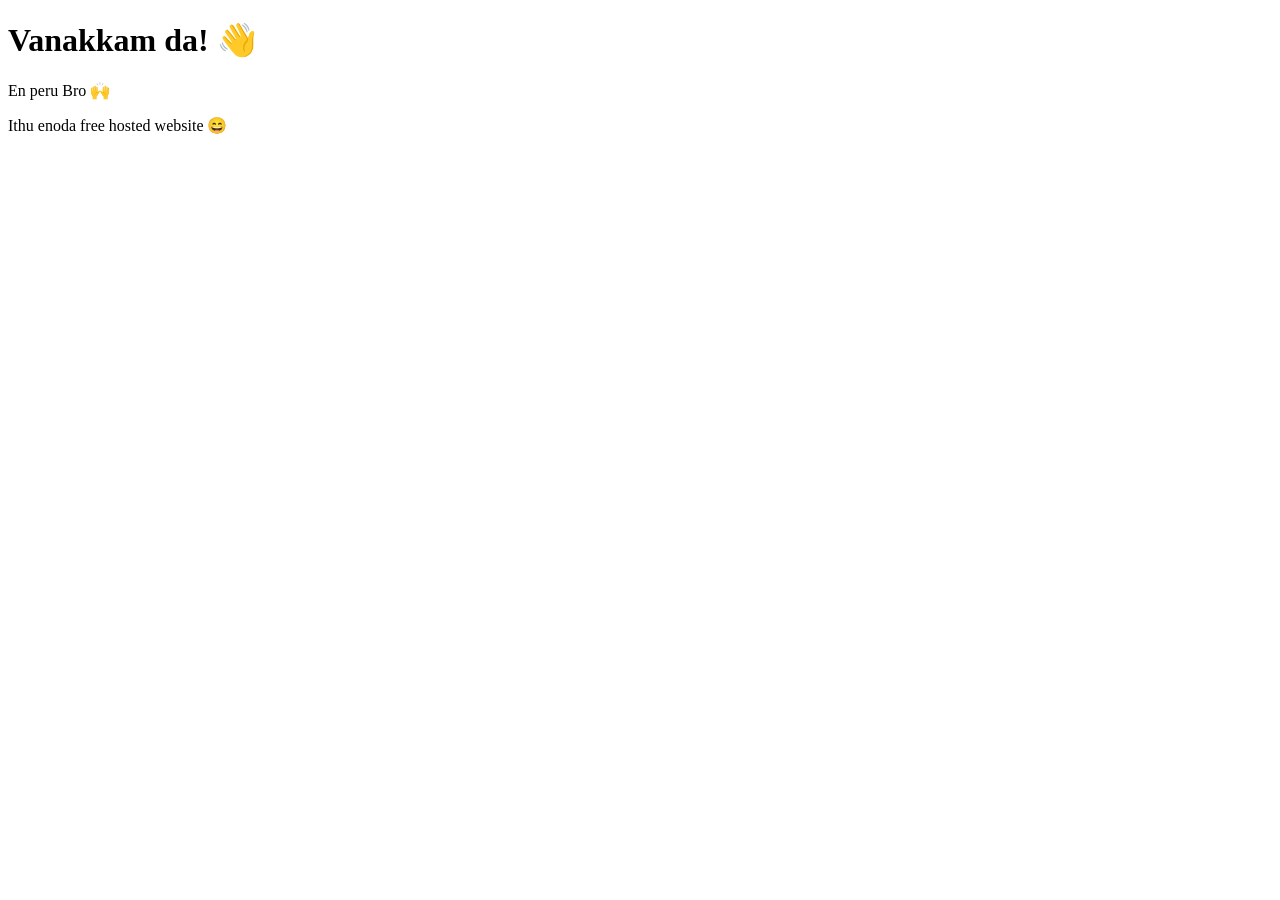
==== index.html @ 6743327d "Update and rename kavin.html to index.html" ====
<!DOCTYPE html>
<html>
<head>
  <title>My Free Personal Website</title>
</head>
<body>
  <h1>Vanakkam da! 👋</h1>
  <p>En peru Bro 🙌</p>
  <p>Ithu enoda free hosted website 😄</p>
</body>

</html>
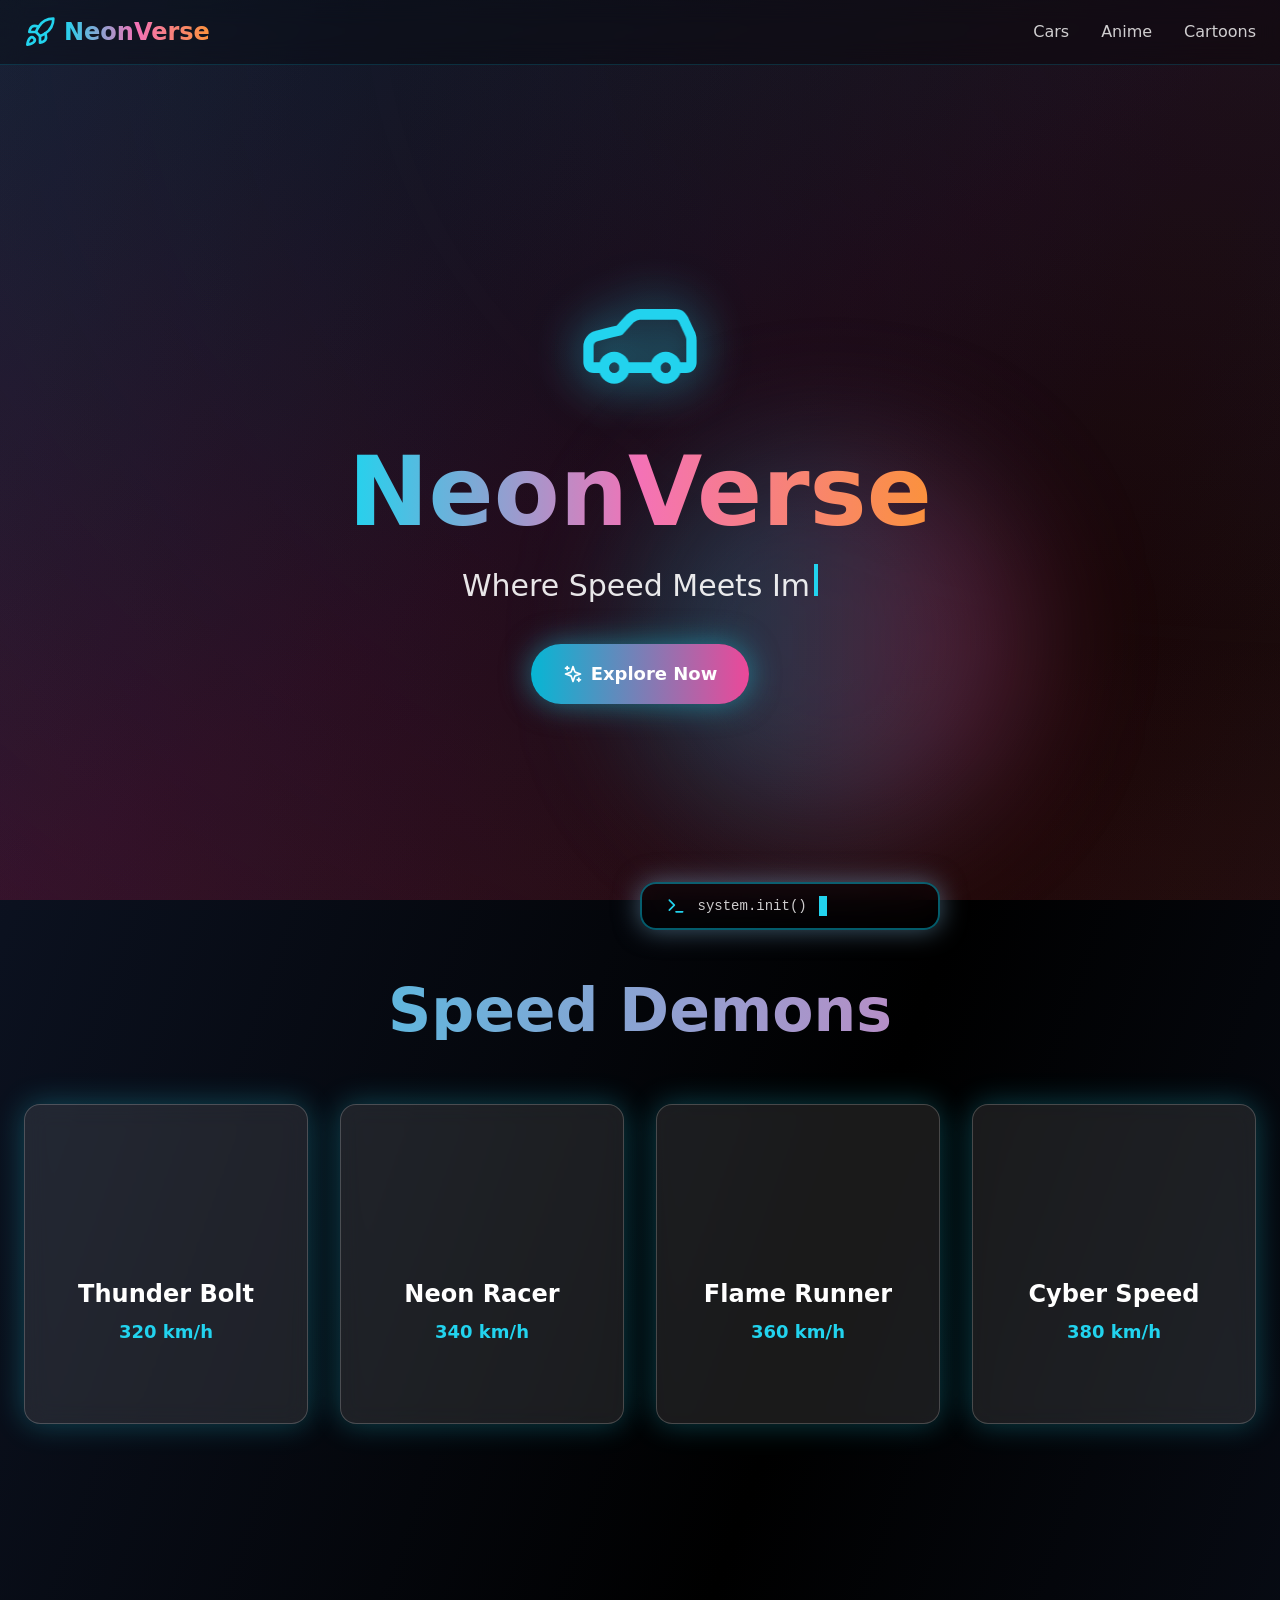
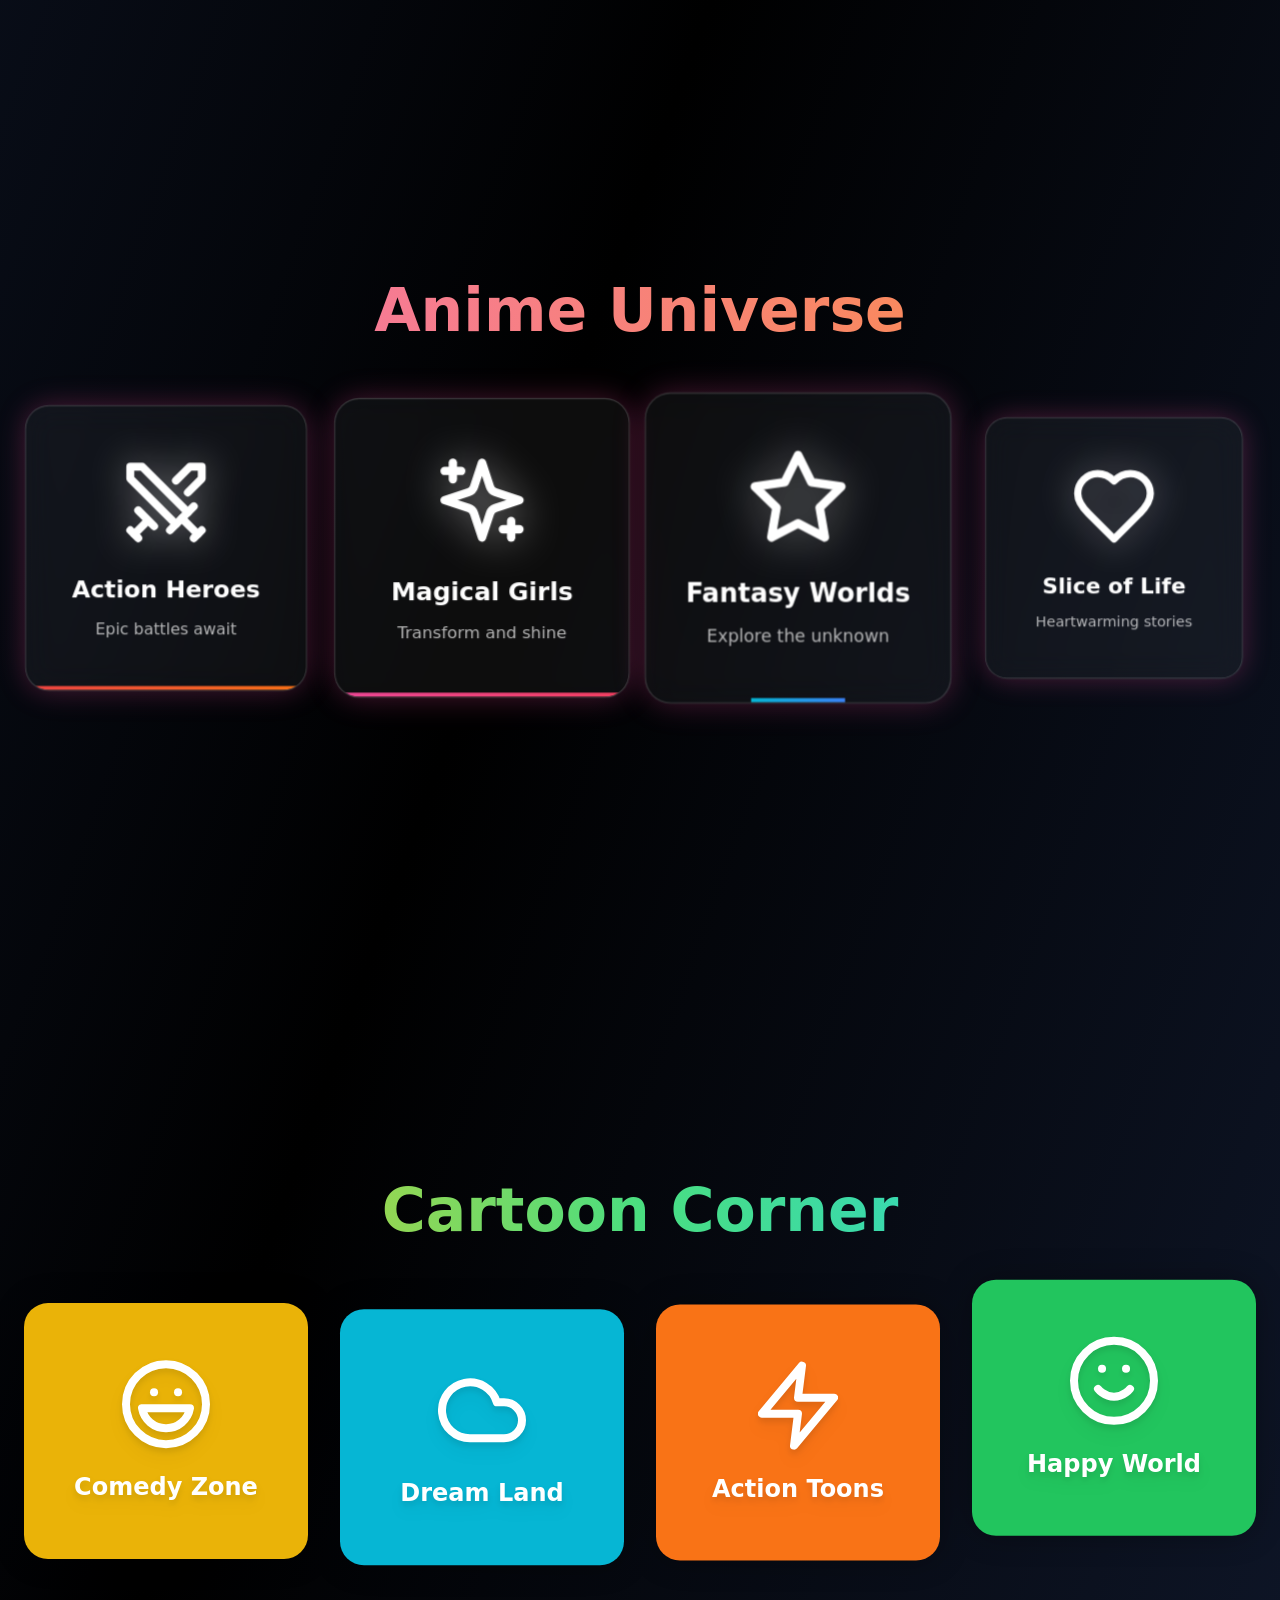
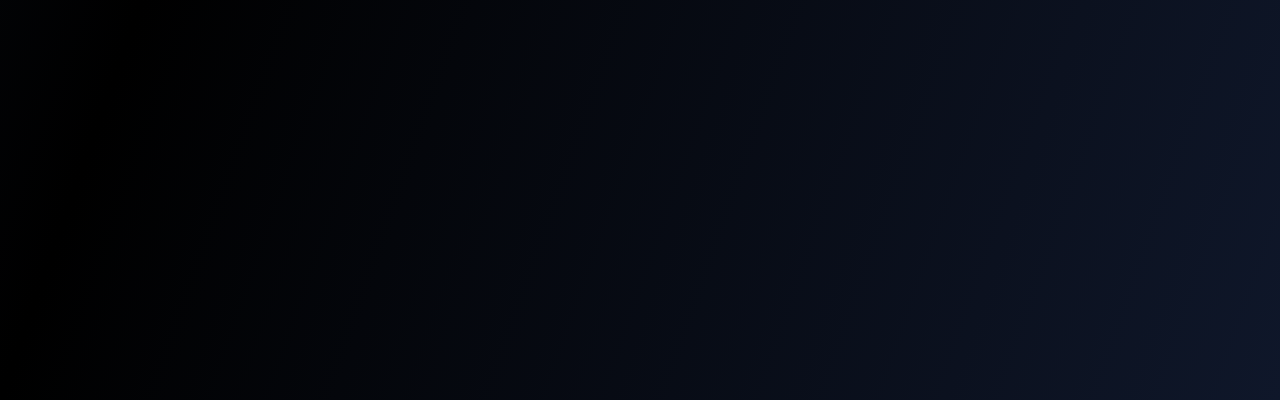
==== commit fff5c484: "Add files via upload" ====
--- a/index.html
+++ b/index.html
@@ -1,12 +1,17 @@
-<!DOCTYPE html>
-<html>
-<head>
-  <title>My Free Personal Website</title>
-</head>
-<body>
-  <h1>Vanakkam da! 👋</h1>
-  <p>En peru Bro 🙌</p>
-  <p>Ithu enoda free hosted website 😄</p>
-</body>
-
-</html>
+<!doctype html>
+<html lang="en">
+  <head>
+    <meta charset="UTF-8" />
+    <link rel="icon" type="image/svg+xml" href="/vite.svg" />
+    <meta name="viewport" content="width=device-width, initial-scale=1.0" />
+    <title>Animated Neon Sports Anime Cartoon Site</title>
+    <meta property="og:image" content="https://bolt.new/static/og_default.png" />
+    <meta name="twitter:card" content="summary_large_image" />
+    <meta name="twitter:image" content="https://bolt.new/static/og_default.png" />
+    <script type="module" crossorigin src="/assets/index-CKC_TKpS.js"></script>
+    <link rel="stylesheet" crossorigin href="/assets/index-D7p6CtgS.css">
+  </head>
+  <body>
+    <div id="root"></div>
+  </body>
+</html>
--- a/assets/index-D7p6CtgS.css
+++ b/assets/index-D7p6CtgS.css
@@ -0,0 +1 @@
+*,:before,:after{--tw-border-spacing-x: 0;--tw-border-spacing-y: 0;--tw-translate-x: 0;--tw-translate-y: 0;--tw-rotate: 0;--tw-skew-x: 0;--tw-skew-y: 0;--tw-scale-x: 1;--tw-scale-y: 1;--tw-pan-x: ;--tw-pan-y: ;--tw-pinch-zoom: ;--tw-scroll-snap-strictness: proximity;--tw-gradient-from-position: ;--tw-gradient-via-position: ;--tw-gradient-to-position: ;--tw-ordinal: ;--tw-slashed-zero: ;--tw-numeric-figure: ;--tw-numeric-spacing: ;--tw-numeric-fraction: ;--tw-ring-inset: ;--tw-ring-offset-width: 0px;--tw-ring-offset-color: #fff;--tw-ring-color: rgb(59 130 246 / .5);--tw-ring-offset-shadow: 0 0 #0000;--tw-ring-shadow: 0 0 #0000;--tw-shadow: 0 0 #0000;--tw-shadow-colored: 0 0 #0000;--tw-blur: ;--tw-brightness: ;--tw-contrast: ;--tw-grayscale: ;--tw-hue-rotate: ;--tw-invert: ;--tw-saturate: ;--tw-sepia: ;--tw-drop-shadow: ;--tw-backdrop-blur: ;--tw-backdrop-brightness: ;--tw-backdrop-contrast: ;--tw-backdrop-grayscale: ;--tw-backdrop-hue-rotate: ;--tw-backdrop-invert: ;--tw-backdrop-opacity: ;--tw-backdrop-saturate: ;--tw-backdrop-sepia: ;--tw-contain-size: ;--tw-contain-layout: ;--tw-contain-paint: ;--tw-contain-style: }::backdrop{--tw-border-spacing-x: 0;--tw-border-spacing-y: 0;--tw-translate-x: 0;--tw-translate-y: 0;--tw-rotate: 0;--tw-skew-x: 0;--tw-skew-y: 0;--tw-scale-x: 1;--tw-scale-y: 1;--tw-pan-x: ;--tw-pan-y: ;--tw-pinch-zoom: ;--tw-scroll-snap-strictness: proximity;--tw-gradient-from-position: ;--tw-gradient-via-position: ;--tw-gradient-to-position: ;--tw-ordinal: ;--tw-slashed-zero: ;--tw-numeric-figure: ;--tw-numeric-spacing: ;--tw-numeric-fraction: ;--tw-ring-inset: ;--tw-ring-offset-width: 0px;--tw-ring-offset-color: #fff;--tw-ring-color: rgb(59 130 246 / .5);--tw-ring-offset-shadow: 0 0 #0000;--tw-ring-shadow: 0 0 #0000;--tw-shadow: 0 0 #0000;--tw-shadow-colored: 0 0 #0000;--tw-blur: ;--tw-brightness: ;--tw-contrast: ;--tw-grayscale: ;--tw-hue-rotate: ;--tw-invert: ;--tw-saturate: ;--tw-sepia: ;--tw-drop-shadow: ;--tw-backdrop-blur: ;--tw-backdrop-brightness: ;--tw-backdrop-contrast: ;--tw-backdrop-grayscale: ;--tw-backdrop-hue-rotate: ;--tw-backdrop-invert: ;--tw-backdrop-opacity: ;--tw-backdrop-saturate: ;--tw-backdrop-sepia: ;--tw-contain-size: ;--tw-contain-layout: ;--tw-contain-paint: ;--tw-contain-style: }*,:before,:after{box-sizing:border-box;border-width:0;border-style:solid;border-color:#e5e7eb}:before,:after{--tw-content: ""}html,:host{line-height:1.5;-webkit-text-size-adjust:100%;-moz-tab-size:4;-o-tab-size:4;tab-size:4;font-family:ui-sans-serif,system-ui,sans-serif,"Apple Color Emoji","Segoe UI Emoji",Segoe UI Symbol,"Noto Color Emoji";font-feature-settings:normal;font-variation-settings:normal;-webkit-tap-highlight-color:transparent}body{margin:0;line-height:inherit}hr{height:0;color:inherit;border-top-width:1px}abbr:where([title]){-webkit-text-decoration:underline dotted;text-decoration:underline dotted}h1,h2,h3,h4,h5,h6{font-size:inherit;font-weight:inherit}a{color:inherit;text-decoration:inherit}b,strong{font-weight:bolder}code,kbd,samp,pre{font-family:ui-monospace,SFMono-Regular,Menlo,Monaco,Consolas,Liberation Mono,Courier New,monospace;font-feature-settings:normal;font-variation-settings:normal;font-size:1em}small{font-size:80%}sub,sup{font-size:75%;line-height:0;position:relative;vertical-align:baseline}sub{bottom:-.25em}sup{top:-.5em}table{text-indent:0;border-color:inherit;border-collapse:collapse}button,input,optgroup,select,textarea{font-family:inherit;font-feature-settings:inherit;font-variation-settings:inherit;font-size:100%;font-weight:inherit;line-height:inherit;letter-spacing:inherit;color:inherit;margin:0;padding:0}button,select{text-transform:none}button,input:where([type=button]),input:where([type=reset]),input:where([type=submit]){-webkit-appearance:button;background-color:transparent;background-image:none}:-moz-focusring{outline:auto}:-moz-ui-invalid{box-shadow:none}progress{vertical-align:baseline}::-webkit-inner-spin-button,::-webkit-outer-spin-button{height:auto}[type=search]{-webkit-appearance:textfield;outline-offset:-2px}::-webkit-search-decoration{-webkit-appearance:none}::-webkit-file-upload-button{-webkit-appearance:button;font:inherit}summary{display:list-item}blockquote,dl,dd,h1,h2,h3,h4,h5,h6,hr,figure,p,pre{margin:0}fieldset{margin:0;padding:0}legend{padding:0}ol,ul,menu{list-style:none;margin:0;padding:0}dialog{padding:0}textarea{resize:vertical}input::-moz-placeholder,textarea::-moz-placeholder{opacity:1;color:#9ca3af}input::placeholder,textarea::placeholder{opacity:1;color:#9ca3af}button,[role=button]{cursor:pointer}:disabled{cursor:default}img,svg,video,canvas,audio,iframe,embed,object{display:block;vertical-align:middle}img,video{max-width:100%;height:auto}[hidden]:where(:not([hidden=until-found])){display:none}.pointer-events-none{pointer-events:none}.fixed{position:fixed}.absolute{position:absolute}.relative{position:relative}.inset-0{top:0;right:0;bottom:0;left:0}.bottom-0{bottom:0}.bottom-8{bottom:2rem}.left-0{left:0}.left-1\/2{left:50%}.right-0{right:0}.top-0{top:0}.top-1\/2{top:50%}.z-10{z-index:10}.z-50{z-index:50}.z-\[100\]{z-index:100}.mx-auto{margin-left:auto;margin-right:auto}.mb-16{margin-bottom:4rem}.mb-2{margin-bottom:.5rem}.mb-3{margin-bottom:.75rem}.mb-4{margin-bottom:1rem}.mb-6{margin-bottom:1.5rem}.mb-8{margin-bottom:2rem}.ml-1{margin-left:.25rem}.mt-6{margin-top:1.5rem}.inline-block{display:inline-block}.flex{display:flex}.grid{display:grid}.hidden{display:none}.h-1{height:.25rem}.h-12{height:3rem}.h-20{height:5rem}.h-24{height:6rem}.h-32{height:8rem}.h-5{height:1.25rem}.h-64{height:16rem}.h-72{height:18rem}.h-8{height:2rem}.h-80{height:20rem}.h-96{height:24rem}.h-full{height:100%}.min-h-screen{min-height:100vh}.w-1{width:.25rem}.w-2{width:.5rem}.w-20{width:5rem}.w-24{width:6rem}.w-32{width:8rem}.w-5{width:1.25rem}.w-64{width:16rem}.w-8{width:2rem}.w-96{width:24rem}.w-full{width:100%}.min-w-\[300px\]{min-width:300px}.max-w-5xl{max-width:64rem}.max-w-7xl{max-width:80rem}.-translate-x-1\/2{--tw-translate-x: -50%;transform:translate(var(--tw-translate-x),var(--tw-translate-y)) rotate(var(--tw-rotate)) skew(var(--tw-skew-x)) skewY(var(--tw-skew-y)) scaleX(var(--tw-scale-x)) scaleY(var(--tw-scale-y))}.-translate-y-1\/2{--tw-translate-y: -50%;transform:translate(var(--tw-translate-x),var(--tw-translate-y)) rotate(var(--tw-rotate)) skew(var(--tw-skew-x)) skewY(var(--tw-skew-y)) scaleX(var(--tw-scale-x)) scaleY(var(--tw-scale-y))}.transform{transform:translate(var(--tw-translate-x),var(--tw-translate-y)) rotate(var(--tw-rotate)) skew(var(--tw-skew-x)) skewY(var(--tw-skew-y)) scaleX(var(--tw-scale-x)) scaleY(var(--tw-scale-y))}.cursor-pointer{cursor:pointer}.grid-cols-1{grid-template-columns:repeat(1,minmax(0,1fr))}.flex-col{flex-direction:column}.items-center{align-items:center}.justify-center{justify-content:center}.justify-between{justify-content:space-between}.gap-2{gap:.5rem}.gap-3{gap:.75rem}.gap-8{gap:2rem}.space-y-2>:not([hidden])~:not([hidden]){--tw-space-y-reverse: 0;margin-top:calc(.5rem * calc(1 - var(--tw-space-y-reverse)));margin-bottom:calc(.5rem * var(--tw-space-y-reverse))}.overflow-hidden{overflow:hidden}.overflow-x-hidden{overflow-x:hidden}.scroll-smooth{scroll-behavior:smooth}.rounded-2xl{border-radius:1rem}.rounded-3xl{border-radius:1.5rem}.rounded-full{border-radius:9999px}.border{border-width:1px}.border-2{border-width:2px}.border-b{border-bottom-width:1px}.border-cyan-500\/20{border-color:#06b6d433}.border-cyan-500\/50{border-color:#06b6d480}.border-white\/20{border-color:#fff3}.bg-black{--tw-bg-opacity: 1;background-color:rgb(0 0 0 / var(--tw-bg-opacity, 1))}.bg-black\/30{background-color:#0000004d}.bg-black\/40{background-color:#0006}.bg-cyan-400{--tw-bg-opacity: 1;background-color:rgb(34 211 238 / var(--tw-bg-opacity, 1))}.bg-cyan-500{--tw-bg-opacity: 1;background-color:rgb(6 182 212 / var(--tw-bg-opacity, 1))}.bg-green-500{--tw-bg-opacity: 1;background-color:rgb(34 197 94 / var(--tw-bg-opacity, 1))}.bg-orange-500{--tw-bg-opacity: 1;background-color:rgb(249 115 22 / var(--tw-bg-opacity, 1))}.bg-white\/10{background-color:#ffffff1a}.bg-white\/5{background-color:#ffffff0d}.bg-yellow-500{--tw-bg-opacity: 1;background-color:rgb(234 179 8 / var(--tw-bg-opacity, 1))}.bg-\[radial-gradient\(ellipse_at_top_right\,_var\(--tw-gradient-stops\)\)\]{background-image:radial-gradient(ellipse at top right,var(--tw-gradient-stops))}.bg-gradient-to-br{background-image:linear-gradient(to bottom right,var(--tw-gradient-stops))}.bg-gradient-to-r{background-image:linear-gradient(to right,var(--tw-gradient-stops))}.from-cyan-400{--tw-gradient-from: #22d3ee var(--tw-gradient-from-position);--tw-gradient-to: rgb(34 211 238 / 0) var(--tw-gradient-to-position);--tw-gradient-stops: var(--tw-gradient-from), var(--tw-gradient-to)}.from-cyan-500{--tw-gradient-from: #06b6d4 var(--tw-gradient-from-position);--tw-gradient-to: rgb(6 182 212 / 0) var(--tw-gradient-to-position);--tw-gradient-stops: var(--tw-gradient-from), var(--tw-gradient-to)}.from-cyan-500\/30{--tw-gradient-from: rgb(6 182 212 / .3) var(--tw-gradient-from-position);--tw-gradient-to: rgb(6 182 212 / 0) var(--tw-gradient-to-position);--tw-gradient-stops: var(--tw-gradient-from), var(--tw-gradient-to)}.from-cyan-900\/20{--tw-gradient-from: rgb(22 78 99 / .2) var(--tw-gradient-from-position);--tw-gradient-to: rgb(22 78 99 / 0) var(--tw-gradient-to-position);--tw-gradient-stops: var(--tw-gradient-from), var(--tw-gradient-to)}.from-green-500{--tw-gradient-from: #22c55e var(--tw-gradient-from-position);--tw-gradient-to: rgb(34 197 94 / 0) var(--tw-gradient-to-position);--tw-gradient-stops: var(--tw-gradient-from), var(--tw-gradient-to)}.from-orange-500{--tw-gradient-from: #f97316 var(--tw-gradient-from-position);--tw-gradient-to: rgb(249 115 22 / 0) var(--tw-gradient-to-position);--tw-gradient-stops: var(--tw-gradient-from), var(--tw-gradient-to)}.from-pink-400{--tw-gradient-from: #f472b6 var(--tw-gradient-from-position);--tw-gradient-to: rgb(244 114 182 / 0) var(--tw-gradient-to-position);--tw-gradient-stops: var(--tw-gradient-from), var(--tw-gradient-to)}.from-pink-500{--tw-gradient-from: #ec4899 var(--tw-gradient-from-position);--tw-gradient-to: rgb(236 72 153 / 0) var(--tw-gradient-to-position);--tw-gradient-stops: var(--tw-gradient-from), var(--tw-gradient-to)}.from-red-500{--tw-gradient-from: #ef4444 var(--tw-gradient-from-position);--tw-gradient-to: rgb(239 68 68 / 0) var(--tw-gradient-to-position);--tw-gradient-stops: var(--tw-gradient-from), var(--tw-gradient-to)}.from-slate-900{--tw-gradient-from: #0f172a var(--tw-gradient-from-position);--tw-gradient-to: rgb(15 23 42 / 0) var(--tw-gradient-to-position);--tw-gradient-stops: var(--tw-gradient-from), var(--tw-gradient-to)}.from-yellow-400{--tw-gradient-from: #facc15 var(--tw-gradient-from-position);--tw-gradient-to: rgb(250 204 21 / 0) var(--tw-gradient-to-position);--tw-gradient-stops: var(--tw-gradient-from), var(--tw-gradient-to)}.via-black{--tw-gradient-to: rgb(0 0 0 / 0) var(--tw-gradient-to-position);--tw-gradient-stops: var(--tw-gradient-from), #000 var(--tw-gradient-via-position), var(--tw-gradient-to)}.via-green-400{--tw-gradient-to: rgb(74 222 128 / 0) var(--tw-gradient-to-position);--tw-gradient-stops: var(--tw-gradient-from), #4ade80 var(--tw-gradient-via-position), var(--tw-gradient-to)}.via-pink-400{--tw-gradient-to: rgb(244 114 182 / 0) var(--tw-gradient-to-position);--tw-gradient-stops: var(--tw-gradient-from), #f472b6 var(--tw-gradient-via-position), var(--tw-gradient-to)}.via-pink-900\/20{--tw-gradient-to: rgb(131 24 67 / 0) var(--tw-gradient-to-position);--tw-gradient-stops: var(--tw-gradient-from), rgb(131 24 67 / .2) var(--tw-gradient-via-position), var(--tw-gradient-to)}.via-transparent{--tw-gradient-to: rgb(0 0 0 / 0) var(--tw-gradient-to-position);--tw-gradient-stops: var(--tw-gradient-from), transparent var(--tw-gradient-via-position), var(--tw-gradient-to)}.to-blue-500{--tw-gradient-to: #3b82f6 var(--tw-gradient-to-position)}.to-blue-600{--tw-gradient-to: #2563eb var(--tw-gradient-to-position)}.to-cyan-400{--tw-gradient-to: #22d3ee var(--tw-gradient-to-position)}.to-emerald-500{--tw-gradient-to: #10b981 var(--tw-gradient-to-position)}.to-emerald-600{--tw-gradient-to: #059669 var(--tw-gradient-to-position)}.to-orange-400{--tw-gradient-to: #fb923c var(--tw-gradient-to-position)}.to-orange-500{--tw-gradient-to: #f97316 var(--tw-gradient-to-position)}.to-orange-900\/20{--tw-gradient-to: rgb(124 45 18 / .2) var(--tw-gradient-to-position)}.to-pink-400{--tw-gradient-to: #f472b6 var(--tw-gradient-to-position)}.to-pink-500{--tw-gradient-to: #ec4899 var(--tw-gradient-to-position)}.to-pink-500\/30{--tw-gradient-to: rgb(236 72 153 / .3) var(--tw-gradient-to-position)}.to-pink-900\/20{--tw-gradient-to: rgb(131 24 67 / .2) var(--tw-gradient-to-position)}.to-red-600{--tw-gradient-to: #dc2626 var(--tw-gradient-to-position)}.to-rose-500{--tw-gradient-to: #f43f5e var(--tw-gradient-to-position)}.to-rose-600{--tw-gradient-to: #e11d48 var(--tw-gradient-to-position)}.to-slate-900{--tw-gradient-to: #0f172a var(--tw-gradient-to-position)}.bg-clip-text{-webkit-background-clip:text;background-clip:text}.p-6{padding:1.5rem}.p-8{padding:2rem}.px-6{padding-left:1.5rem;padding-right:1.5rem}.px-8{padding-left:2rem;padding-right:2rem}.py-20{padding-top:5rem;padding-bottom:5rem}.py-3{padding-top:.75rem;padding-bottom:.75rem}.py-4{padding-top:1rem;padding-bottom:1rem}.pt-20{padding-top:5rem}.text-center{text-align:center}.font-mono{font-family:ui-monospace,SFMono-Regular,Menlo,Monaco,Consolas,Liberation Mono,Courier New,monospace}.text-2xl{font-size:1.5rem;line-height:2rem}.text-5xl{font-size:3rem;line-height:1}.text-6xl{font-size:3.75rem;line-height:1}.text-lg{font-size:1.125rem;line-height:1.75rem}.text-sm{font-size:.875rem;line-height:1.25rem}.font-black{font-weight:900}.font-bold{font-weight:700}.font-light{font-weight:300}.font-medium{font-weight:500}.font-semibold{font-weight:600}.text-cyan-400{--tw-text-opacity: 1;color:rgb(34 211 238 / var(--tw-text-opacity, 1))}.text-transparent{color:transparent}.text-white{--tw-text-opacity: 1;color:rgb(255 255 255 / var(--tw-text-opacity, 1))}.text-white\/70{color:#ffffffb3}.text-white\/80{color:#fffc}.text-white\/90{color:#ffffffe6}.opacity-0{opacity:0}.shadow-\[0_0_30px_rgba\(0\,0\,0\,0\.3\)\]{--tw-shadow: 0 0 30px rgba(0,0,0,.3);--tw-shadow-colored: 0 0 30px var(--tw-shadow-color);box-shadow:var(--tw-ring-offset-shadow, 0 0 #0000),var(--tw-ring-shadow, 0 0 #0000),var(--tw-shadow)}.shadow-\[0_0_30px_rgba\(236\,72\,153\,0\.3\)\]{--tw-shadow: 0 0 30px rgba(236,72,153,.3);--tw-shadow-colored: 0 0 30px var(--tw-shadow-color);box-shadow:var(--tw-ring-offset-shadow, 0 0 #0000),var(--tw-ring-shadow, 0 0 #0000),var(--tw-shadow)}.shadow-\[0_0_30px_rgba\(34\,211\,238\,0\.3\)\]{--tw-shadow: 0 0 30px rgba(34,211,238,.3);--tw-shadow-colored: 0 0 30px var(--tw-shadow-color);box-shadow:var(--tw-ring-offset-shadow, 0 0 #0000),var(--tw-ring-shadow, 0 0 #0000),var(--tw-shadow)}.shadow-\[0_0_30px_rgba\(34\,211\,238\,0\.5\)\]{--tw-shadow: 0 0 30px rgba(34,211,238,.5);--tw-shadow-colored: 0 0 30px var(--tw-shadow-color);box-shadow:var(--tw-ring-offset-shadow, 0 0 #0000),var(--tw-ring-shadow, 0 0 #0000),var(--tw-shadow)}.shadow-\[0_0_40px_rgba\(34\,211\,238\,0\.6\)\]{--tw-shadow: 0 0 40px rgba(34,211,238,.6);--tw-shadow-colored: 0 0 40px var(--tw-shadow-color);box-shadow:var(--tw-ring-offset-shadow, 0 0 #0000),var(--tw-ring-shadow, 0 0 #0000),var(--tw-shadow)}.blur-3xl{--tw-blur: blur(64px);filter:var(--tw-blur) var(--tw-brightness) var(--tw-contrast) var(--tw-grayscale) var(--tw-hue-rotate) var(--tw-invert) var(--tw-saturate) var(--tw-sepia) var(--tw-drop-shadow)}.blur-xl{--tw-blur: blur(24px);filter:var(--tw-blur) var(--tw-brightness) var(--tw-contrast) var(--tw-grayscale) var(--tw-hue-rotate) var(--tw-invert) var(--tw-saturate) var(--tw-sepia) var(--tw-drop-shadow)}.drop-shadow{--tw-drop-shadow: drop-shadow(0 1px 2px rgb(0 0 0 / .1)) drop-shadow(0 1px 1px rgb(0 0 0 / .06));filter:var(--tw-blur) var(--tw-brightness) var(--tw-contrast) var(--tw-grayscale) var(--tw-hue-rotate) var(--tw-invert) var(--tw-saturate) var(--tw-sepia) var(--tw-drop-shadow)}.drop-shadow-\[0_0_20px_rgba\(255\,255\,255\,0\.5\)\]{--tw-drop-shadow: drop-shadow(0 0 20px rgba(255,255,255,.5));filter:var(--tw-blur) var(--tw-brightness) var(--tw-contrast) var(--tw-grayscale) var(--tw-hue-rotate) var(--tw-invert) var(--tw-saturate) var(--tw-sepia) var(--tw-drop-shadow)}.drop-shadow-\[0_0_25px_rgba\(34\,211\,238\,0\.8\)\]{--tw-drop-shadow: drop-shadow(0 0 25px rgba(34,211,238,.8));filter:var(--tw-blur) var(--tw-brightness) var(--tw-contrast) var(--tw-grayscale) var(--tw-hue-rotate) var(--tw-invert) var(--tw-saturate) var(--tw-sepia) var(--tw-drop-shadow)}.drop-shadow-lg{--tw-drop-shadow: drop-shadow(0 10px 8px rgb(0 0 0 / .04)) drop-shadow(0 4px 3px rgb(0 0 0 / .1));filter:var(--tw-blur) var(--tw-brightness) var(--tw-contrast) var(--tw-grayscale) var(--tw-hue-rotate) var(--tw-invert) var(--tw-saturate) var(--tw-sepia) var(--tw-drop-shadow)}.filter{filter:var(--tw-blur) var(--tw-brightness) var(--tw-contrast) var(--tw-grayscale) var(--tw-hue-rotate) var(--tw-invert) var(--tw-saturate) var(--tw-sepia) var(--tw-drop-shadow)}.backdrop-blur-lg{--tw-backdrop-blur: blur(16px);-webkit-backdrop-filter:var(--tw-backdrop-blur) var(--tw-backdrop-brightness) var(--tw-backdrop-contrast) var(--tw-backdrop-grayscale) var(--tw-backdrop-hue-rotate) var(--tw-backdrop-invert) var(--tw-backdrop-opacity) var(--tw-backdrop-saturate) var(--tw-backdrop-sepia);backdrop-filter:var(--tw-backdrop-blur) var(--tw-backdrop-brightness) var(--tw-backdrop-contrast) var(--tw-backdrop-grayscale) var(--tw-backdrop-hue-rotate) var(--tw-backdrop-invert) var(--tw-backdrop-opacity) var(--tw-backdrop-saturate) var(--tw-backdrop-sepia)}.backdrop-blur-md{--tw-backdrop-blur: blur(12px);-webkit-backdrop-filter:var(--tw-backdrop-blur) var(--tw-backdrop-brightness) var(--tw-backdrop-contrast) var(--tw-backdrop-grayscale) var(--tw-backdrop-hue-rotate) var(--tw-backdrop-invert) var(--tw-backdrop-opacity) var(--tw-backdrop-saturate) var(--tw-backdrop-sepia);backdrop-filter:var(--tw-backdrop-blur) var(--tw-backdrop-brightness) var(--tw-backdrop-contrast) var(--tw-backdrop-grayscale) var(--tw-backdrop-hue-rotate) var(--tw-backdrop-invert) var(--tw-backdrop-opacity) var(--tw-backdrop-saturate) var(--tw-backdrop-sepia)}.transition{transition-property:color,background-color,border-color,text-decoration-color,fill,stroke,opacity,box-shadow,transform,filter,-webkit-backdrop-filter;transition-property:color,background-color,border-color,text-decoration-color,fill,stroke,opacity,box-shadow,transform,filter,backdrop-filter;transition-property:color,background-color,border-color,text-decoration-color,fill,stroke,opacity,box-shadow,transform,filter,backdrop-filter,-webkit-backdrop-filter;transition-timing-function:cubic-bezier(.4,0,.2,1);transition-duration:.15s}.transition-colors{transition-property:color,background-color,border-color,text-decoration-color,fill,stroke;transition-timing-function:cubic-bezier(.4,0,.2,1);transition-duration:.15s}.transition-opacity{transition-property:opacity;transition-timing-function:cubic-bezier(.4,0,.2,1);transition-duration:.15s}.transition-shadow{transition-property:box-shadow;transition-timing-function:cubic-bezier(.4,0,.2,1);transition-duration:.15s}.duration-500{transition-duration:.5s}*{scroll-behavior:smooth}body{overflow-x:hidden}.hover\:text-cyan-400:hover{--tw-text-opacity: 1;color:rgb(34 211 238 / var(--tw-text-opacity, 1))}.hover\:shadow-\[0_0_50px_rgba\(236\,72\,153\,0\.6\)\]:hover{--tw-shadow: 0 0 50px rgba(236,72,153,.6);--tw-shadow-colored: 0 0 50px var(--tw-shadow-color);box-shadow:var(--tw-ring-offset-shadow, 0 0 #0000),var(--tw-ring-shadow, 0 0 #0000),var(--tw-shadow)}.hover\:shadow-\[0_0_50px_rgba\(255\,255\,255\,0\.4\)\]:hover{--tw-shadow: 0 0 50px rgba(255,255,255,.4);--tw-shadow-colored: 0 0 50px var(--tw-shadow-color);box-shadow:var(--tw-ring-offset-shadow, 0 0 #0000),var(--tw-ring-shadow, 0 0 #0000),var(--tw-shadow)}.group:hover .group-hover\:opacity-20{opacity:.2}@media (min-width: 768px){.md\:flex{display:flex}.md\:grid-cols-2{grid-template-columns:repeat(2,minmax(0,1fr))}.md\:text-3xl{font-size:1.875rem;line-height:2.25rem}.md\:text-6xl{font-size:3.75rem;line-height:1}.md\:text-8xl{font-size:6rem;line-height:1}}@media (min-width: 1024px){.lg\:grid-cols-4{grid-template-columns:repeat(4,minmax(0,1fr))}}
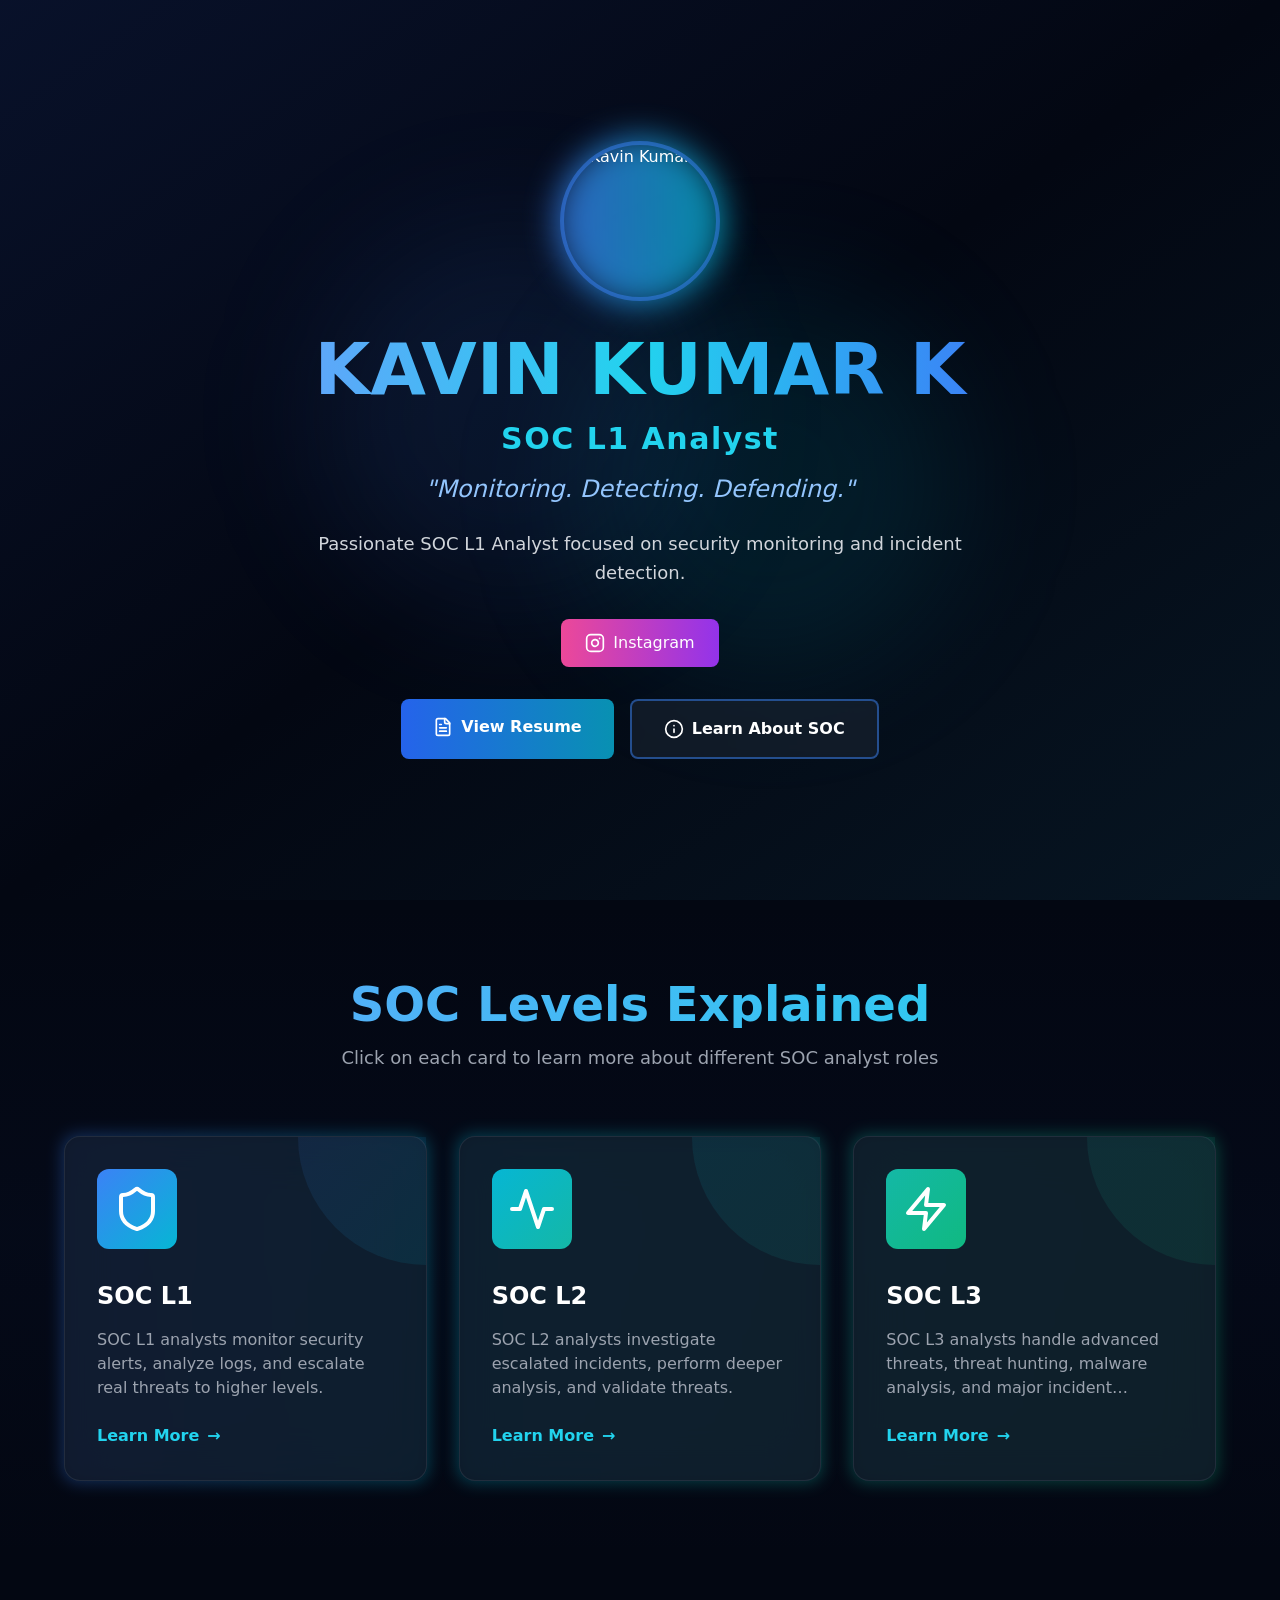
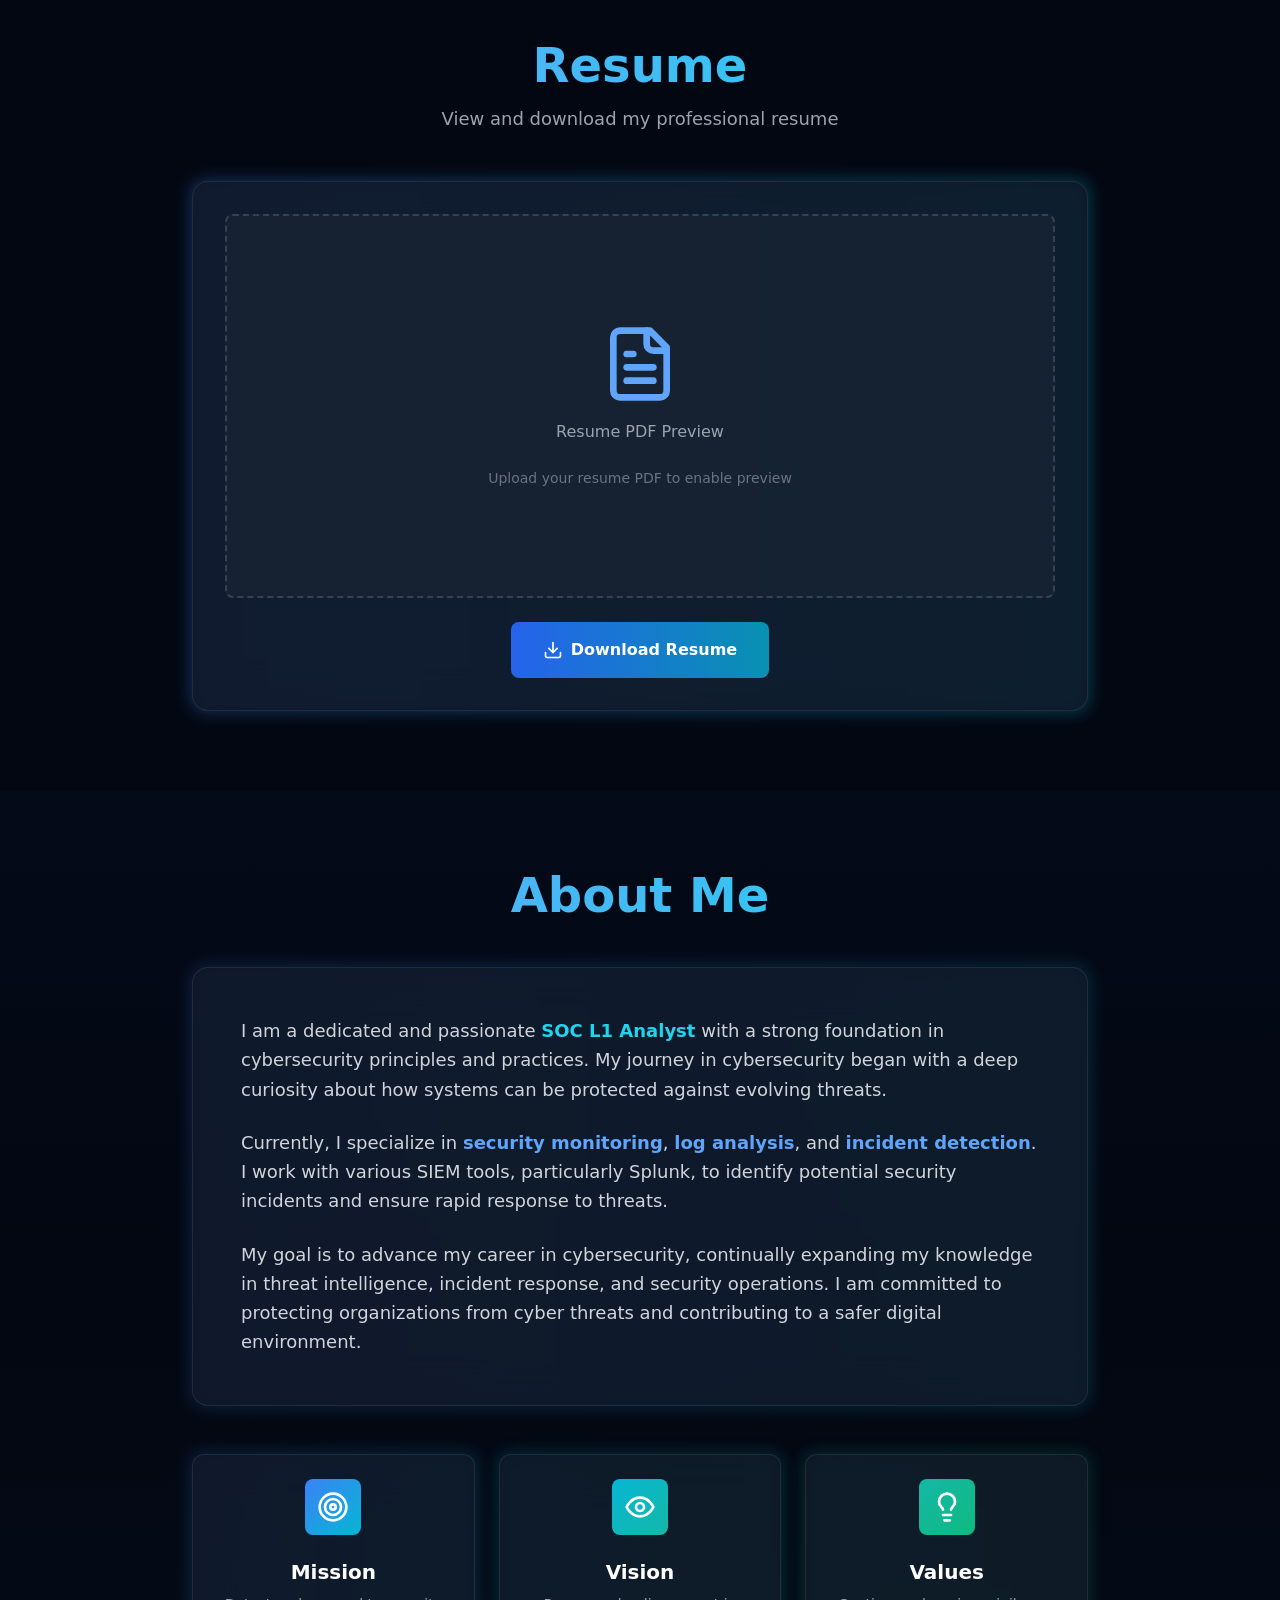
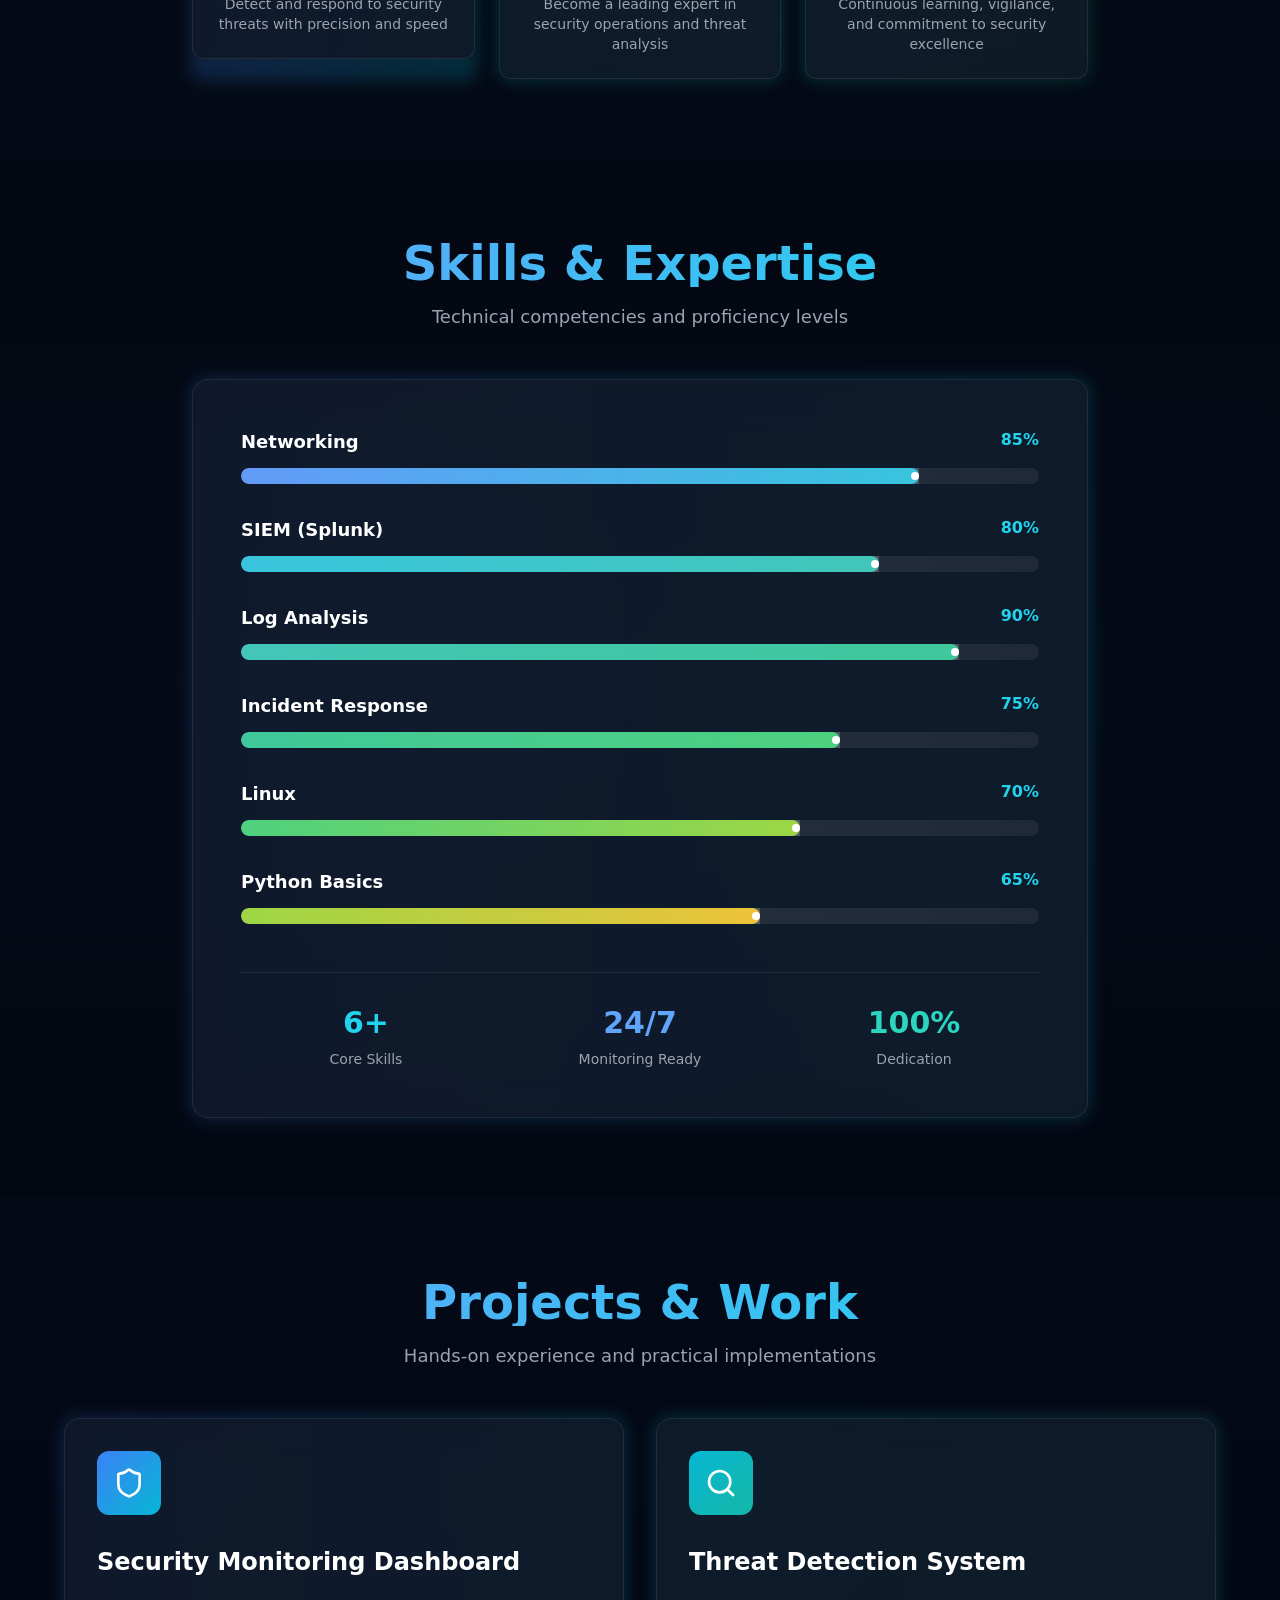
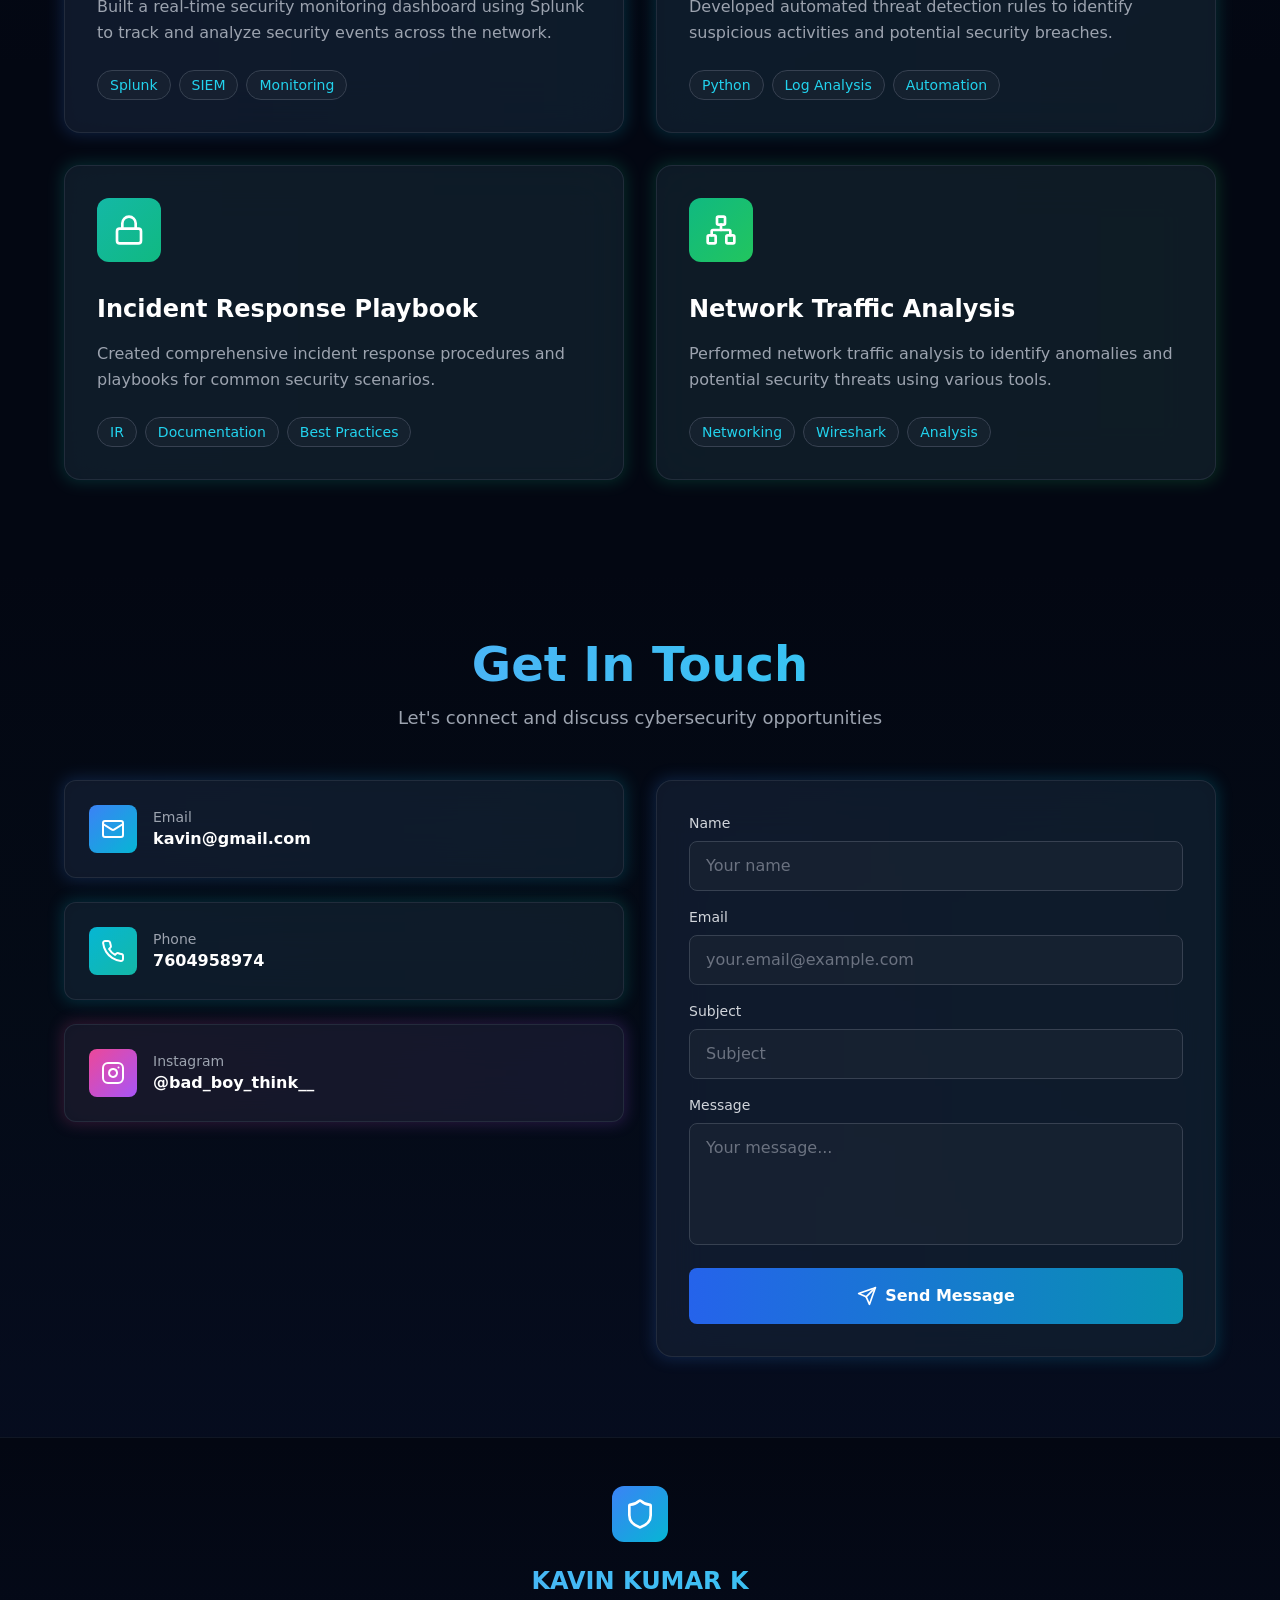
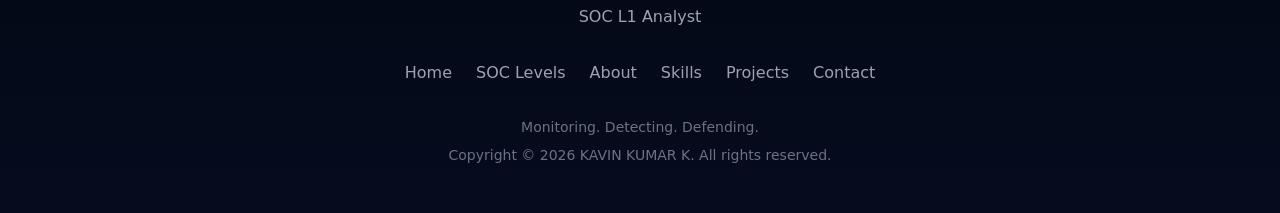
==== commit c56a54fa: "Add files via upload" ====
--- a/index.html
+++ b/index.html
@@ -4,12 +4,15 @@
     <meta charset="UTF-8" />
     <link rel="icon" type="image/svg+xml" href="/vite.svg" />
     <meta name="viewport" content="width=device-width, initial-scale=1.0" />
-    <title>Animated Neon Sports Anime Cartoon Site</title>
+    <title>Kavin Kumar K - SOC L1 Analyst Portfolio</title>
+    <meta name="description" content="Professional cybersecurity portfolio of Kavin Kumar K, SOC L1 Analyst specializing in security monitoring and incident detection." />
+    <meta property="og:title" content="Kavin Kumar K - SOC L1 Analyst" />
+    <meta property="og:description" content="Monitoring. Detecting. Defending." />
     <meta property="og:image" content="https://bolt.new/static/og_default.png" />
     <meta name="twitter:card" content="summary_large_image" />
     <meta name="twitter:image" content="https://bolt.new/static/og_default.png" />
-    <script type="module" crossorigin src="/assets/index-CKC_TKpS.js"></script>
-    <link rel="stylesheet" crossorigin href="/assets/index-D7p6CtgS.css">
+    <script type="module" crossorigin src="/assets/index-_dmtyROE.js"></script>
+    <link rel="stylesheet" crossorigin href="/assets/index-BC2eOSW5.css">
   </head>
   <body>
     <div id="root"></div>
--- a/assets/index-BC2eOSW5.css
+++ b/assets/index-BC2eOSW5.css
@@ -0,0 +1 @@
+*,:before,:after{--tw-border-spacing-x: 0;--tw-border-spacing-y: 0;--tw-translate-x: 0;--tw-translate-y: 0;--tw-rotate: 0;--tw-skew-x: 0;--tw-skew-y: 0;--tw-scale-x: 1;--tw-scale-y: 1;--tw-pan-x: ;--tw-pan-y: ;--tw-pinch-zoom: ;--tw-scroll-snap-strictness: proximity;--tw-gradient-from-position: ;--tw-gradient-via-position: ;--tw-gradient-to-position: ;--tw-ordinal: ;--tw-slashed-zero: ;--tw-numeric-figure: ;--tw-numeric-spacing: ;--tw-numeric-fraction: ;--tw-ring-inset: ;--tw-ring-offset-width: 0px;--tw-ring-offset-color: #fff;--tw-ring-color: rgb(59 130 246 / .5);--tw-ring-offset-shadow: 0 0 #0000;--tw-ring-shadow: 0 0 #0000;--tw-shadow: 0 0 #0000;--tw-shadow-colored: 0 0 #0000;--tw-blur: ;--tw-brightness: ;--tw-contrast: ;--tw-grayscale: ;--tw-hue-rotate: ;--tw-invert: ;--tw-saturate: ;--tw-sepia: ;--tw-drop-shadow: ;--tw-backdrop-blur: ;--tw-backdrop-brightness: ;--tw-backdrop-contrast: ;--tw-backdrop-grayscale: ;--tw-backdrop-hue-rotate: ;--tw-backdrop-invert: ;--tw-backdrop-opacity: ;--tw-backdrop-saturate: ;--tw-backdrop-sepia: ;--tw-contain-size: ;--tw-contain-layout: ;--tw-contain-paint: ;--tw-contain-style: }::backdrop{--tw-border-spacing-x: 0;--tw-border-spacing-y: 0;--tw-translate-x: 0;--tw-translate-y: 0;--tw-rotate: 0;--tw-skew-x: 0;--tw-skew-y: 0;--tw-scale-x: 1;--tw-scale-y: 1;--tw-pan-x: ;--tw-pan-y: ;--tw-pinch-zoom: ;--tw-scroll-snap-strictness: proximity;--tw-gradient-from-position: ;--tw-gradient-via-position: ;--tw-gradient-to-position: ;--tw-ordinal: ;--tw-slashed-zero: ;--tw-numeric-figure: ;--tw-numeric-spacing: ;--tw-numeric-fraction: ;--tw-ring-inset: ;--tw-ring-offset-width: 0px;--tw-ring-offset-color: #fff;--tw-ring-color: rgb(59 130 246 / .5);--tw-ring-offset-shadow: 0 0 #0000;--tw-ring-shadow: 0 0 #0000;--tw-shadow: 0 0 #0000;--tw-shadow-colored: 0 0 #0000;--tw-blur: ;--tw-brightness: ;--tw-contrast: ;--tw-grayscale: ;--tw-hue-rotate: ;--tw-invert: ;--tw-saturate: ;--tw-sepia: ;--tw-drop-shadow: ;--tw-backdrop-blur: ;--tw-backdrop-brightness: ;--tw-backdrop-contrast: ;--tw-backdrop-grayscale: ;--tw-backdrop-hue-rotate: ;--tw-backdrop-invert: ;--tw-backdrop-opacity: ;--tw-backdrop-saturate: ;--tw-backdrop-sepia: ;--tw-contain-size: ;--tw-contain-layout: ;--tw-contain-paint: ;--tw-contain-style: }*,:before,:after{box-sizing:border-box;border-width:0;border-style:solid;border-color:#e5e7eb}:before,:after{--tw-content: ""}html,:host{line-height:1.5;-webkit-text-size-adjust:100%;-moz-tab-size:4;-o-tab-size:4;tab-size:4;font-family:ui-sans-serif,system-ui,sans-serif,"Apple Color Emoji","Segoe UI Emoji",Segoe UI Symbol,"Noto Color Emoji";font-feature-settings:normal;font-variation-settings:normal;-webkit-tap-highlight-color:transparent}body{margin:0;line-height:inherit}hr{height:0;color:inherit;border-top-width:1px}abbr:where([title]){-webkit-text-decoration:underline dotted;text-decoration:underline dotted}h1,h2,h3,h4,h5,h6{font-size:inherit;font-weight:inherit}a{color:inherit;text-decoration:inherit}b,strong{font-weight:bolder}code,kbd,samp,pre{font-family:ui-monospace,SFMono-Regular,Menlo,Monaco,Consolas,Liberation Mono,Courier New,monospace;font-feature-settings:normal;font-variation-settings:normal;font-size:1em}small{font-size:80%}sub,sup{font-size:75%;line-height:0;position:relative;vertical-align:baseline}sub{bottom:-.25em}sup{top:-.5em}table{text-indent:0;border-color:inherit;border-collapse:collapse}button,input,optgroup,select,textarea{font-family:inherit;font-feature-settings:inherit;font-variation-settings:inherit;font-size:100%;font-weight:inherit;line-height:inherit;letter-spacing:inherit;color:inherit;margin:0;padding:0}button,select{text-transform:none}button,input:where([type=button]),input:where([type=reset]),input:where([type=submit]){-webkit-appearance:button;background-color:transparent;background-image:none}:-moz-focusring{outline:auto}:-moz-ui-invalid{box-shadow:none}progress{vertical-align:baseline}::-webkit-inner-spin-button,::-webkit-outer-spin-button{height:auto}[type=search]{-webkit-appearance:textfield;outline-offset:-2px}::-webkit-search-decoration{-webkit-appearance:none}::-webkit-file-upload-button{-webkit-appearance:button;font:inherit}summary{display:list-item}blockquote,dl,dd,h1,h2,h3,h4,h5,h6,hr,figure,p,pre{margin:0}fieldset{margin:0;padding:0}legend{padding:0}ol,ul,menu{list-style:none;margin:0;padding:0}dialog{padding:0}textarea{resize:vertical}input::-moz-placeholder,textarea::-moz-placeholder{opacity:1;color:#9ca3af}input::placeholder,textarea::placeholder{opacity:1;color:#9ca3af}button,[role=button]{cursor:pointer}:disabled{cursor:default}img,svg,video,canvas,audio,iframe,embed,object{display:block;vertical-align:middle}img,video{max-width:100%;height:auto}[hidden]:where(:not([hidden=until-found])){display:none}html{scroll-behavior:smooth}body{-webkit-font-smoothing:antialiased;-moz-osx-font-smoothing:grayscale}.fixed{position:fixed}.absolute{position:absolute}.relative{position:relative}.-inset-0\.5{top:-.125rem;right:-.125rem;bottom:-.125rem;left:-.125rem}.-inset-1{top:-.25rem;right:-.25rem;bottom:-.25rem;left:-.25rem}.inset-0{top:0;right:0;bottom:0;left:0}.bottom-1\/4{bottom:25%}.bottom-8{bottom:2rem}.left-1\/4{left:25%}.right-0{right:0}.right-1\/4{right:25%}.right-8{right:2rem}.top-0{top:0}.top-1\/2{top:50%}.top-1\/4{top:25%}.-z-10{z-index:-10}.z-10{z-index:10}.z-50{z-index:50}.mx-auto{margin-left:auto;margin-right:auto}.mb-12{margin-bottom:3rem}.mb-16{margin-bottom:4rem}.mb-2{margin-bottom:.5rem}.mb-3{margin-bottom:.75rem}.mb-4{margin-bottom:1rem}.mb-6{margin-bottom:1.5rem}.mb-8{margin-bottom:2rem}.mt-12{margin-top:3rem}.mt-6{margin-top:1.5rem}.mt-8{margin-top:2rem}.line-clamp-3{overflow:hidden;display:-webkit-box;-webkit-box-orient:vertical;-webkit-line-clamp:3}.block{display:block}.inline-block{display:inline-block}.flex{display:flex}.grid{display:grid}.h-12{height:3rem}.h-2{height:.5rem}.h-20{height:5rem}.h-32{height:8rem}.h-4{height:1rem}.h-40{height:10rem}.h-5{height:1.25rem}.h-6{height:1.5rem}.h-8{height:2rem}.h-96{height:24rem}.h-full{height:100%}.min-h-96{min-height:24rem}.min-h-screen{min-height:100vh}.w-12{width:3rem}.w-2{width:.5rem}.w-20{width:5rem}.w-32{width:8rem}.w-40{width:10rem}.w-5{width:1.25rem}.w-6{width:1.5rem}.w-8{width:2rem}.w-96{width:24rem}.w-full{width:100%}.max-w-2xl{max-width:42rem}.max-w-4xl{max-width:56rem}.max-w-6xl{max-width:72rem}.max-w-lg{max-width:32rem}.origin-left{transform-origin:left}.-translate-y-1\/2{--tw-translate-y: -50%;transform:translate(var(--tw-translate-x),var(--tw-translate-y)) rotate(var(--tw-rotate)) skew(var(--tw-skew-x)) skewY(var(--tw-skew-y)) scaleX(var(--tw-scale-x)) scaleY(var(--tw-scale-y))}.transform{transform:translate(var(--tw-translate-x),var(--tw-translate-y)) rotate(var(--tw-rotate)) skew(var(--tw-skew-x)) skewY(var(--tw-skew-y)) scaleX(var(--tw-scale-x)) scaleY(var(--tw-scale-y))}@keyframes pulse{50%{opacity:.5}}.animate-pulse{animation:pulse 2s cubic-bezier(.4,0,.6,1) infinite}.cursor-pointer{cursor:pointer}.resize-none{resize:none}.flex-wrap{flex-wrap:wrap}.items-center{align-items:center}.justify-center{justify-content:center}.justify-between{justify-content:space-between}.gap-2{gap:.5rem}.gap-4{gap:1rem}.gap-6{gap:1.5rem}.gap-8{gap:2rem}.space-y-4>:not([hidden])~:not([hidden]){--tw-space-y-reverse: 0;margin-top:calc(1rem * calc(1 - var(--tw-space-y-reverse)));margin-bottom:calc(1rem * var(--tw-space-y-reverse))}.space-y-6>:not([hidden])~:not([hidden]){--tw-space-y-reverse: 0;margin-top:calc(1.5rem * calc(1 - var(--tw-space-y-reverse)));margin-bottom:calc(1.5rem * var(--tw-space-y-reverse))}.space-y-8>:not([hidden])~:not([hidden]){--tw-space-y-reverse: 0;margin-top:calc(2rem * calc(1 - var(--tw-space-y-reverse)));margin-bottom:calc(2rem * var(--tw-space-y-reverse))}.overflow-hidden{overflow:hidden}.rounded-2xl{border-radius:1rem}.rounded-full{border-radius:9999px}.rounded-lg{border-radius:.5rem}.rounded-xl{border-radius:.75rem}.rounded-bl-full{border-bottom-left-radius:9999px}.border{border-width:1px}.border-2{border-width:2px}.border-4{border-width:4px}.border-t{border-top-width:1px}.border-dashed{border-style:dashed}.border-blue-500\/50{border-color:#3b82f680}.border-gray-700{--tw-border-opacity: 1;border-color:rgb(55 65 81 / var(--tw-border-opacity, 1))}.border-gray-700\/50{border-color:#37415180}.border-gray-800\/50{border-color:#1f293780}.bg-black\/80{background-color:#000c}.bg-blue-500\/10{background-color:#3b82f61a}.bg-cyan-500\/10{background-color:#06b6d41a}.bg-gray-800{--tw-bg-opacity: 1;background-color:rgb(31 41 55 / var(--tw-bg-opacity, 1))}.bg-gray-800\/50{background-color:#1f293780}.bg-gray-900\/80{background-color:#111827cc}.bg-gray-900\/95{background-color:#111827f2}.bg-gray-950{--tw-bg-opacity: 1;background-color:rgb(3 7 18 / var(--tw-bg-opacity, 1))}.bg-white{--tw-bg-opacity: 1;background-color:rgb(255 255 255 / var(--tw-bg-opacity, 1))}.bg-white\/20{background-color:#fff3}.bg-\[radial-gradient\(ellipse_at_top\,_var\(--tw-gradient-stops\)\)\]{background-image:radial-gradient(ellipse at top,var(--tw-gradient-stops))}.bg-\[url\(\'data\:image\/svg\+xml\;base64\,[base64]\+PC9zdmc\+\'\)\]{background-image:url([data-uri])}.bg-gradient-to-b{background-image:linear-gradient(to bottom,var(--tw-gradient-stops))}.bg-gradient-to-br{background-image:linear-gradient(to bottom right,var(--tw-gradient-stops))}.bg-gradient-to-r{background-image:linear-gradient(to right,var(--tw-gradient-stops))}.bg-gradient-to-t{background-image:linear-gradient(to top,var(--tw-gradient-stops))}.from-blue-400{--tw-gradient-from: #60a5fa var(--tw-gradient-from-position);--tw-gradient-to: rgb(96 165 250 / 0) var(--tw-gradient-to-position);--tw-gradient-stops: var(--tw-gradient-from), var(--tw-gradient-to)}.from-blue-500{--tw-gradient-from: #3b82f6 var(--tw-gradient-from-position);--tw-gradient-to: rgb(59 130 246 / 0) var(--tw-gradient-to-position);--tw-gradient-stops: var(--tw-gradient-from), var(--tw-gradient-to)}.from-blue-500\/20{--tw-gradient-from: rgb(59 130 246 / .2) var(--tw-gradient-from-position);--tw-gradient-to: rgb(59 130 246 / 0) var(--tw-gradient-to-position);--tw-gradient-stops: var(--tw-gradient-from), var(--tw-gradient-to)}.from-blue-600{--tw-gradient-from: #2563eb var(--tw-gradient-from-position);--tw-gradient-to: rgb(37 99 235 / 0) var(--tw-gradient-to-position);--tw-gradient-stops: var(--tw-gradient-from), var(--tw-gradient-to)}.from-blue-600\/20{--tw-gradient-from: rgb(37 99 235 / .2) var(--tw-gradient-from-position);--tw-gradient-to: rgb(37 99 235 / 0) var(--tw-gradient-to-position);--tw-gradient-stops: var(--tw-gradient-from), var(--tw-gradient-to)}.from-blue-900\/10{--tw-gradient-from: rgb(30 58 138 / .1) var(--tw-gradient-from-position);--tw-gradient-to: rgb(30 58 138 / 0) var(--tw-gradient-to-position);--tw-gradient-stops: var(--tw-gradient-from), var(--tw-gradient-to)}.from-blue-900\/20{--tw-gradient-from: rgb(30 58 138 / .2) var(--tw-gradient-from-position);--tw-gradient-to: rgb(30 58 138 / 0) var(--tw-gradient-to-position);--tw-gradient-stops: var(--tw-gradient-from), var(--tw-gradient-to)}.from-blue-900\/5{--tw-gradient-from: rgb(30 58 138 / .05) var(--tw-gradient-from-position);--tw-gradient-to: rgb(30 58 138 / 0) var(--tw-gradient-to-position);--tw-gradient-stops: var(--tw-gradient-from), var(--tw-gradient-to)}.from-cyan-500{--tw-gradient-from: #06b6d4 var(--tw-gradient-from-position);--tw-gradient-to: rgb(6 182 212 / 0) var(--tw-gradient-to-position);--tw-gradient-stops: var(--tw-gradient-from), var(--tw-gradient-to)}.from-cyan-500\/20{--tw-gradient-from: rgb(6 182 212 / .2) var(--tw-gradient-from-position);--tw-gradient-to: rgb(6 182 212 / 0) var(--tw-gradient-to-position);--tw-gradient-stops: var(--tw-gradient-from), var(--tw-gradient-to)}.from-cyan-600{--tw-gradient-from: #0891b2 var(--tw-gradient-from-position);--tw-gradient-to: rgb(8 145 178 / 0) var(--tw-gradient-to-position);--tw-gradient-stops: var(--tw-gradient-from), var(--tw-gradient-to)}.from-emerald-500{--tw-gradient-from: #10b981 var(--tw-gradient-from-position);--tw-gradient-to: rgb(16 185 129 / 0) var(--tw-gradient-to-position);--tw-gradient-stops: var(--tw-gradient-from), var(--tw-gradient-to)}.from-gray-700\/50{--tw-gradient-from: rgb(55 65 81 / .5) var(--tw-gradient-from-position);--tw-gradient-to: rgb(55 65 81 / 0) var(--tw-gradient-to-position);--tw-gradient-stops: var(--tw-gradient-from), var(--tw-gradient-to)}.from-green-500{--tw-gradient-from: #22c55e var(--tw-gradient-from-position);--tw-gradient-to: rgb(34 197 94 / 0) var(--tw-gradient-to-position);--tw-gradient-stops: var(--tw-gradient-from), var(--tw-gradient-to)}.from-lime-500{--tw-gradient-from: #84cc16 var(--tw-gradient-from-position);--tw-gradient-to: rgb(132 204 22 / 0) var(--tw-gradient-to-position);--tw-gradient-stops: var(--tw-gradient-from), var(--tw-gradient-to)}.from-pink-500{--tw-gradient-from: #ec4899 var(--tw-gradient-from-position);--tw-gradient-to: rgb(236 72 153 / 0) var(--tw-gradient-to-position);--tw-gradient-stops: var(--tw-gradient-from), var(--tw-gradient-to)}.from-teal-500{--tw-gradient-from: #14b8a6 var(--tw-gradient-from-position);--tw-gradient-to: rgb(20 184 166 / 0) var(--tw-gradient-to-position);--tw-gradient-stops: var(--tw-gradient-from), var(--tw-gradient-to)}.from-teal-500\/20{--tw-gradient-from: rgb(20 184 166 / .2) var(--tw-gradient-from-position);--tw-gradient-to: rgb(20 184 166 / 0) var(--tw-gradient-to-position);--tw-gradient-stops: var(--tw-gradient-from), var(--tw-gradient-to)}.from-transparent{--tw-gradient-from: transparent var(--tw-gradient-from-position);--tw-gradient-to: rgb(0 0 0 / 0) var(--tw-gradient-to-position);--tw-gradient-stops: var(--tw-gradient-from), var(--tw-gradient-to)}.via-blue-900\/5{--tw-gradient-to: rgb(30 58 138 / 0) var(--tw-gradient-to-position);--tw-gradient-stops: var(--tw-gradient-from), rgb(30 58 138 / .05) var(--tw-gradient-via-position), var(--tw-gradient-to)}.via-cyan-400{--tw-gradient-to: rgb(34 211 238 / 0) var(--tw-gradient-to-position);--tw-gradient-stops: var(--tw-gradient-from), #22d3ee var(--tw-gradient-via-position), var(--tw-gradient-to)}.via-cyan-900\/5{--tw-gradient-to: rgb(22 78 99 / 0) var(--tw-gradient-to-position);--tw-gradient-stops: var(--tw-gradient-from), rgb(22 78 99 / .05) var(--tw-gradient-via-position), var(--tw-gradient-to)}.via-gray-950{--tw-gradient-to: rgb(3 7 18 / 0) var(--tw-gradient-to-position);--tw-gradient-stops: var(--tw-gradient-from), #030712 var(--tw-gradient-via-position), var(--tw-gradient-to)}.via-transparent{--tw-gradient-to: rgb(0 0 0 / 0) var(--tw-gradient-to-position);--tw-gradient-stops: var(--tw-gradient-from), transparent var(--tw-gradient-via-position), var(--tw-gradient-to)}.to-blue-500{--tw-gradient-to: #3b82f6 var(--tw-gradient-to-position)}.to-blue-600{--tw-gradient-to: #2563eb var(--tw-gradient-to-position)}.to-blue-900\/10{--tw-gradient-to: rgb(30 58 138 / .1) var(--tw-gradient-to-position)}.to-cyan-400{--tw-gradient-to: #22d3ee var(--tw-gradient-to-position)}.to-cyan-500{--tw-gradient-to: #06b6d4 var(--tw-gradient-to-position)}.to-cyan-500\/20{--tw-gradient-to: rgb(6 182 212 / .2) var(--tw-gradient-to-position)}.to-cyan-600{--tw-gradient-to: #0891b2 var(--tw-gradient-to-position)}.to-cyan-600\/20{--tw-gradient-to: rgb(8 145 178 / .2) var(--tw-gradient-to-position)}.to-cyan-900\/20{--tw-gradient-to: rgb(22 78 99 / .2) var(--tw-gradient-to-position)}.to-cyan-900\/5{--tw-gradient-to: rgb(22 78 99 / .05) var(--tw-gradient-to-position)}.to-emerald-500{--tw-gradient-to: #10b981 var(--tw-gradient-to-position)}.to-emerald-500\/20{--tw-gradient-to: rgb(16 185 129 / .2) var(--tw-gradient-to-position)}.to-gray-800\/50{--tw-gradient-to: rgb(31 41 55 / .5) var(--tw-gradient-to-position)}.to-gray-950{--tw-gradient-to: #030712 var(--tw-gradient-to-position)}.to-green-500{--tw-gradient-to: #22c55e var(--tw-gradient-to-position)}.to-lime-500{--tw-gradient-to: #84cc16 var(--tw-gradient-to-position)}.to-purple-500{--tw-gradient-to: #a855f7 var(--tw-gradient-to-position)}.to-purple-600{--tw-gradient-to: #9333ea var(--tw-gradient-to-position)}.to-teal-500{--tw-gradient-to: #14b8a6 var(--tw-gradient-to-position)}.to-teal-500\/20{--tw-gradient-to: rgb(20 184 166 / .2) var(--tw-gradient-to-position)}.to-transparent{--tw-gradient-to: transparent var(--tw-gradient-to-position)}.to-yellow-500{--tw-gradient-to: #eab308 var(--tw-gradient-to-position)}.bg-clip-text{-webkit-background-clip:text;background-clip:text}.object-cover{-o-object-fit:cover;object-fit:cover}.p-2{padding:.5rem}.p-3{padding:.75rem}.p-4{padding:1rem}.p-6{padding:1.5rem}.p-8{padding:2rem}.px-3{padding-left:.75rem;padding-right:.75rem}.px-4{padding-left:1rem;padding-right:1rem}.px-6{padding-left:1.5rem;padding-right:1.5rem}.px-8{padding-left:2rem;padding-right:2rem}.py-1{padding-top:.25rem;padding-bottom:.25rem}.py-12{padding-top:3rem;padding-bottom:3rem}.py-20{padding-top:5rem;padding-bottom:5rem}.py-3{padding-top:.75rem;padding-bottom:.75rem}.py-4{padding-top:1rem;padding-bottom:1rem}.pt-8{padding-top:2rem}.text-center{text-align:center}.text-2xl{font-size:1.5rem;line-height:2rem}.text-3xl{font-size:1.875rem;line-height:2.25rem}.text-4xl{font-size:2.25rem;line-height:2.5rem}.text-6xl{font-size:3.75rem;line-height:1}.text-lg{font-size:1.125rem;line-height:1.75rem}.text-sm{font-size:.875rem;line-height:1.25rem}.text-xl{font-size:1.25rem;line-height:1.75rem}.font-bold{font-weight:700}.font-light{font-weight:300}.font-medium{font-weight:500}.font-semibold{font-weight:600}.italic{font-style:italic}.leading-relaxed{line-height:1.625}.tracking-wider{letter-spacing:.05em}.text-blue-300{--tw-text-opacity: 1;color:rgb(147 197 253 / var(--tw-text-opacity, 1))}.text-blue-400{--tw-text-opacity: 1;color:rgb(96 165 250 / var(--tw-text-opacity, 1))}.text-cyan-400{--tw-text-opacity: 1;color:rgb(34 211 238 / var(--tw-text-opacity, 1))}.text-gray-300{--tw-text-opacity: 1;color:rgb(209 213 219 / var(--tw-text-opacity, 1))}.text-gray-400{--tw-text-opacity: 1;color:rgb(156 163 175 / var(--tw-text-opacity, 1))}.text-gray-500{--tw-text-opacity: 1;color:rgb(107 114 128 / var(--tw-text-opacity, 1))}.text-teal-400{--tw-text-opacity: 1;color:rgb(45 212 191 / var(--tw-text-opacity, 1))}.text-transparent{color:transparent}.text-white{--tw-text-opacity: 1;color:rgb(255 255 255 / var(--tw-text-opacity, 1))}.placeholder-gray-500::-moz-placeholder{--tw-placeholder-opacity: 1;color:rgb(107 114 128 / var(--tw-placeholder-opacity, 1))}.placeholder-gray-500::placeholder{--tw-placeholder-opacity: 1;color:rgb(107 114 128 / var(--tw-placeholder-opacity, 1))}.opacity-0{opacity:0}.opacity-20{opacity:.2}.opacity-30{opacity:.3}.opacity-50{opacity:.5}.opacity-75{opacity:.75}.shadow-lg{--tw-shadow: 0 10px 15px -3px rgb(0 0 0 / .1), 0 4px 6px -4px rgb(0 0 0 / .1);--tw-shadow-colored: 0 10px 15px -3px var(--tw-shadow-color), 0 4px 6px -4px var(--tw-shadow-color);box-shadow:var(--tw-ring-offset-shadow, 0 0 #0000),var(--tw-ring-shadow, 0 0 #0000),var(--tw-shadow)}.shadow-white\/50{--tw-shadow-color: rgb(255 255 255 / .5);--tw-shadow: var(--tw-shadow-colored)}.blur{--tw-blur: blur(8px);filter:var(--tw-blur) var(--tw-brightness) var(--tw-contrast) var(--tw-grayscale) var(--tw-hue-rotate) var(--tw-invert) var(--tw-saturate) var(--tw-sepia) var(--tw-drop-shadow)}.blur-3xl{--tw-blur: blur(64px);filter:var(--tw-blur) var(--tw-brightness) var(--tw-contrast) var(--tw-grayscale) var(--tw-hue-rotate) var(--tw-invert) var(--tw-saturate) var(--tw-sepia) var(--tw-drop-shadow)}.blur-lg{--tw-blur: blur(16px);filter:var(--tw-blur) var(--tw-brightness) var(--tw-contrast) var(--tw-grayscale) var(--tw-hue-rotate) var(--tw-invert) var(--tw-saturate) var(--tw-sepia) var(--tw-drop-shadow)}.backdrop-blur-sm{--tw-backdrop-blur: blur(4px);-webkit-backdrop-filter:var(--tw-backdrop-blur) var(--tw-backdrop-brightness) var(--tw-backdrop-contrast) var(--tw-backdrop-grayscale) var(--tw-backdrop-hue-rotate) var(--tw-backdrop-invert) var(--tw-backdrop-opacity) var(--tw-backdrop-saturate) var(--tw-backdrop-sepia);backdrop-filter:var(--tw-backdrop-blur) var(--tw-backdrop-brightness) var(--tw-backdrop-contrast) var(--tw-backdrop-grayscale) var(--tw-backdrop-hue-rotate) var(--tw-backdrop-invert) var(--tw-backdrop-opacity) var(--tw-backdrop-saturate) var(--tw-backdrop-sepia)}.backdrop-blur-xl{--tw-backdrop-blur: blur(24px);-webkit-backdrop-filter:var(--tw-backdrop-blur) var(--tw-backdrop-brightness) var(--tw-backdrop-contrast) var(--tw-backdrop-grayscale) var(--tw-backdrop-hue-rotate) var(--tw-backdrop-invert) var(--tw-backdrop-opacity) var(--tw-backdrop-saturate) var(--tw-backdrop-sepia);backdrop-filter:var(--tw-backdrop-blur) var(--tw-backdrop-brightness) var(--tw-backdrop-contrast) var(--tw-backdrop-grayscale) var(--tw-backdrop-hue-rotate) var(--tw-backdrop-invert) var(--tw-backdrop-opacity) var(--tw-backdrop-saturate) var(--tw-backdrop-sepia)}.transition{transition-property:color,background-color,border-color,text-decoration-color,fill,stroke,opacity,box-shadow,transform,filter,-webkit-backdrop-filter;transition-property:color,background-color,border-color,text-decoration-color,fill,stroke,opacity,box-shadow,transform,filter,backdrop-filter;transition-property:color,background-color,border-color,text-decoration-color,fill,stroke,opacity,box-shadow,transform,filter,backdrop-filter,-webkit-backdrop-filter;transition-timing-function:cubic-bezier(.4,0,.2,1);transition-duration:.15s}.transition-all{transition-property:all;transition-timing-function:cubic-bezier(.4,0,.2,1);transition-duration:.15s}.transition-colors{transition-property:color,background-color,border-color,text-decoration-color,fill,stroke;transition-timing-function:cubic-bezier(.4,0,.2,1);transition-duration:.15s}.transition-opacity{transition-property:opacity;transition-timing-function:cubic-bezier(.4,0,.2,1);transition-duration:.15s}.transition-transform{transition-property:transform;transition-timing-function:cubic-bezier(.4,0,.2,1);transition-duration:.15s}.delay-1000{transition-delay:1s}.duration-1000{transition-duration:1s}.duration-300{transition-duration:.3s}.duration-500{transition-duration:.5s}.ease-out{transition-timing-function:cubic-bezier(0,0,.2,1)}@keyframes fade-in{0%{opacity:0;transform:translateY(20px)}to{opacity:1;transform:translateY(0)}}@keyframes scale-in{0%{opacity:0;transform:scale(.9)}to{opacity:1;transform:scale(1)}}.animate-fade-in{animation:fade-in .8s ease-out}.animate-scale-in{animation:scale-in .3s ease-out}.hover\:scale-105:hover{--tw-scale-x: 1.05;--tw-scale-y: 1.05;transform:translate(var(--tw-translate-x),var(--tw-translate-y)) rotate(var(--tw-rotate)) skew(var(--tw-skew-x)) skewY(var(--tw-skew-y)) scaleX(var(--tw-scale-x)) scaleY(var(--tw-scale-y))}.hover\:bg-gray-800\/50:hover{background-color:#1f293780}.hover\:text-cyan-400:hover{--tw-text-opacity: 1;color:rgb(34 211 238 / var(--tw-text-opacity, 1))}.hover\:text-pink-400:hover{--tw-text-opacity: 1;color:rgb(244 114 182 / var(--tw-text-opacity, 1))}.hover\:text-white:hover{--tw-text-opacity: 1;color:rgb(255 255 255 / var(--tw-text-opacity, 1))}.hover\:shadow-lg:hover{--tw-shadow: 0 10px 15px -3px rgb(0 0 0 / .1), 0 4px 6px -4px rgb(0 0 0 / .1);--tw-shadow-colored: 0 10px 15px -3px var(--tw-shadow-color), 0 4px 6px -4px var(--tw-shadow-color);box-shadow:var(--tw-ring-offset-shadow, 0 0 #0000),var(--tw-ring-shadow, 0 0 #0000),var(--tw-shadow)}.hover\:shadow-blue-500\/50:hover{--tw-shadow-color: rgb(59 130 246 / .5);--tw-shadow: var(--tw-shadow-colored)}.hover\:shadow-cyan-500\/50:hover{--tw-shadow-color: rgb(6 182 212 / .5);--tw-shadow: var(--tw-shadow-colored)}.hover\:shadow-pink-500\/50:hover{--tw-shadow-color: rgb(236 72 153 / .5);--tw-shadow: var(--tw-shadow-colored)}.focus\:border-cyan-500:focus{--tw-border-opacity: 1;border-color:rgb(6 182 212 / var(--tw-border-opacity, 1))}.focus\:outline-none:focus{outline:2px solid transparent;outline-offset:2px}.focus\:ring-1:focus{--tw-ring-offset-shadow: var(--tw-ring-inset) 0 0 0 var(--tw-ring-offset-width) var(--tw-ring-offset-color);--tw-ring-shadow: var(--tw-ring-inset) 0 0 0 calc(1px + var(--tw-ring-offset-width)) var(--tw-ring-color);box-shadow:var(--tw-ring-offset-shadow),var(--tw-ring-shadow),var(--tw-shadow, 0 0 #0000)}.focus\:ring-cyan-500:focus{--tw-ring-opacity: 1;--tw-ring-color: rgb(6 182 212 / var(--tw-ring-opacity, 1))}.disabled\:transform-none:disabled{transform:none}.disabled\:cursor-not-allowed:disabled{cursor:not-allowed}.disabled\:opacity-50:disabled{opacity:.5}.group:hover .group-hover\:-translate-y-2{--tw-translate-y: -.5rem;transform:translate(var(--tw-translate-x),var(--tw-translate-y)) rotate(var(--tw-rotate)) skew(var(--tw-skew-x)) skewY(var(--tw-skew-y)) scaleX(var(--tw-scale-x)) scaleY(var(--tw-scale-y))}.group:hover .group-hover\:translate-x-2{--tw-translate-x: .5rem;transform:translate(var(--tw-translate-x),var(--tw-translate-y)) rotate(var(--tw-rotate)) skew(var(--tw-skew-x)) skewY(var(--tw-skew-y)) scaleX(var(--tw-scale-x)) scaleY(var(--tw-scale-y))}.group:hover .group-hover\:scale-105{--tw-scale-x: 1.05;--tw-scale-y: 1.05;transform:translate(var(--tw-translate-x),var(--tw-translate-y)) rotate(var(--tw-rotate)) skew(var(--tw-skew-x)) skewY(var(--tw-skew-y)) scaleX(var(--tw-scale-x)) scaleY(var(--tw-scale-y))}.group:hover .group-hover\:scale-110{--tw-scale-x: 1.1;--tw-scale-y: 1.1;transform:translate(var(--tw-translate-x),var(--tw-translate-y)) rotate(var(--tw-rotate)) skew(var(--tw-skew-x)) skewY(var(--tw-skew-y)) scaleX(var(--tw-scale-x)) scaleY(var(--tw-scale-y))}.group:hover .group-hover\:text-cyan-400{--tw-text-opacity: 1;color:rgb(34 211 238 / var(--tw-text-opacity, 1))}.group:hover .group-hover\:opacity-100{opacity:1}.group:hover .group-hover\:opacity-30{opacity:.3}.group:hover .group-hover\:opacity-40{opacity:.4}.group:hover .group-hover\:opacity-50{opacity:.5}@media (min-width: 768px){.md\:grid-cols-2{grid-template-columns:repeat(2,minmax(0,1fr))}.md\:grid-cols-3{grid-template-columns:repeat(3,minmax(0,1fr))}.md\:p-12{padding:3rem}.md\:text-2xl{font-size:1.5rem;line-height:2rem}.md\:text-3xl{font-size:1.875rem;line-height:2.25rem}.md\:text-5xl{font-size:3rem;line-height:1}.md\:text-7xl{font-size:4.5rem;line-height:1}}
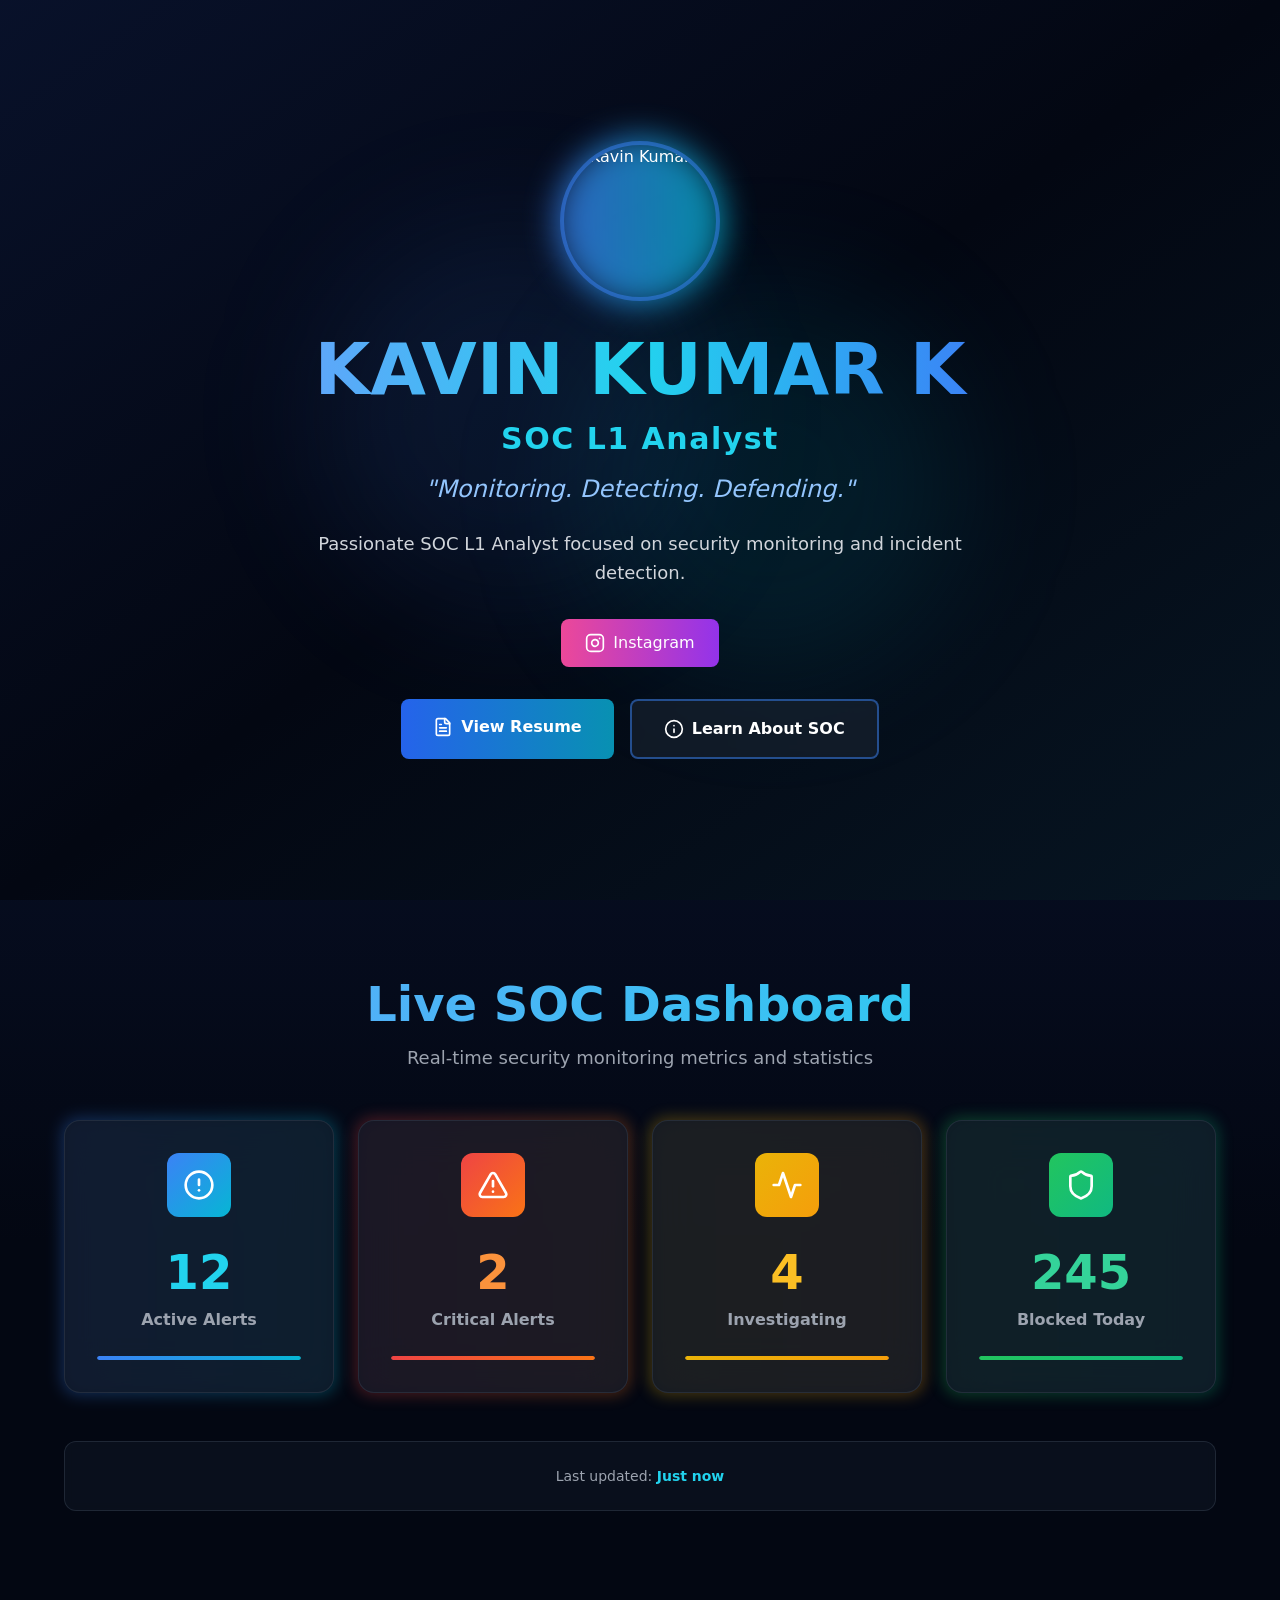
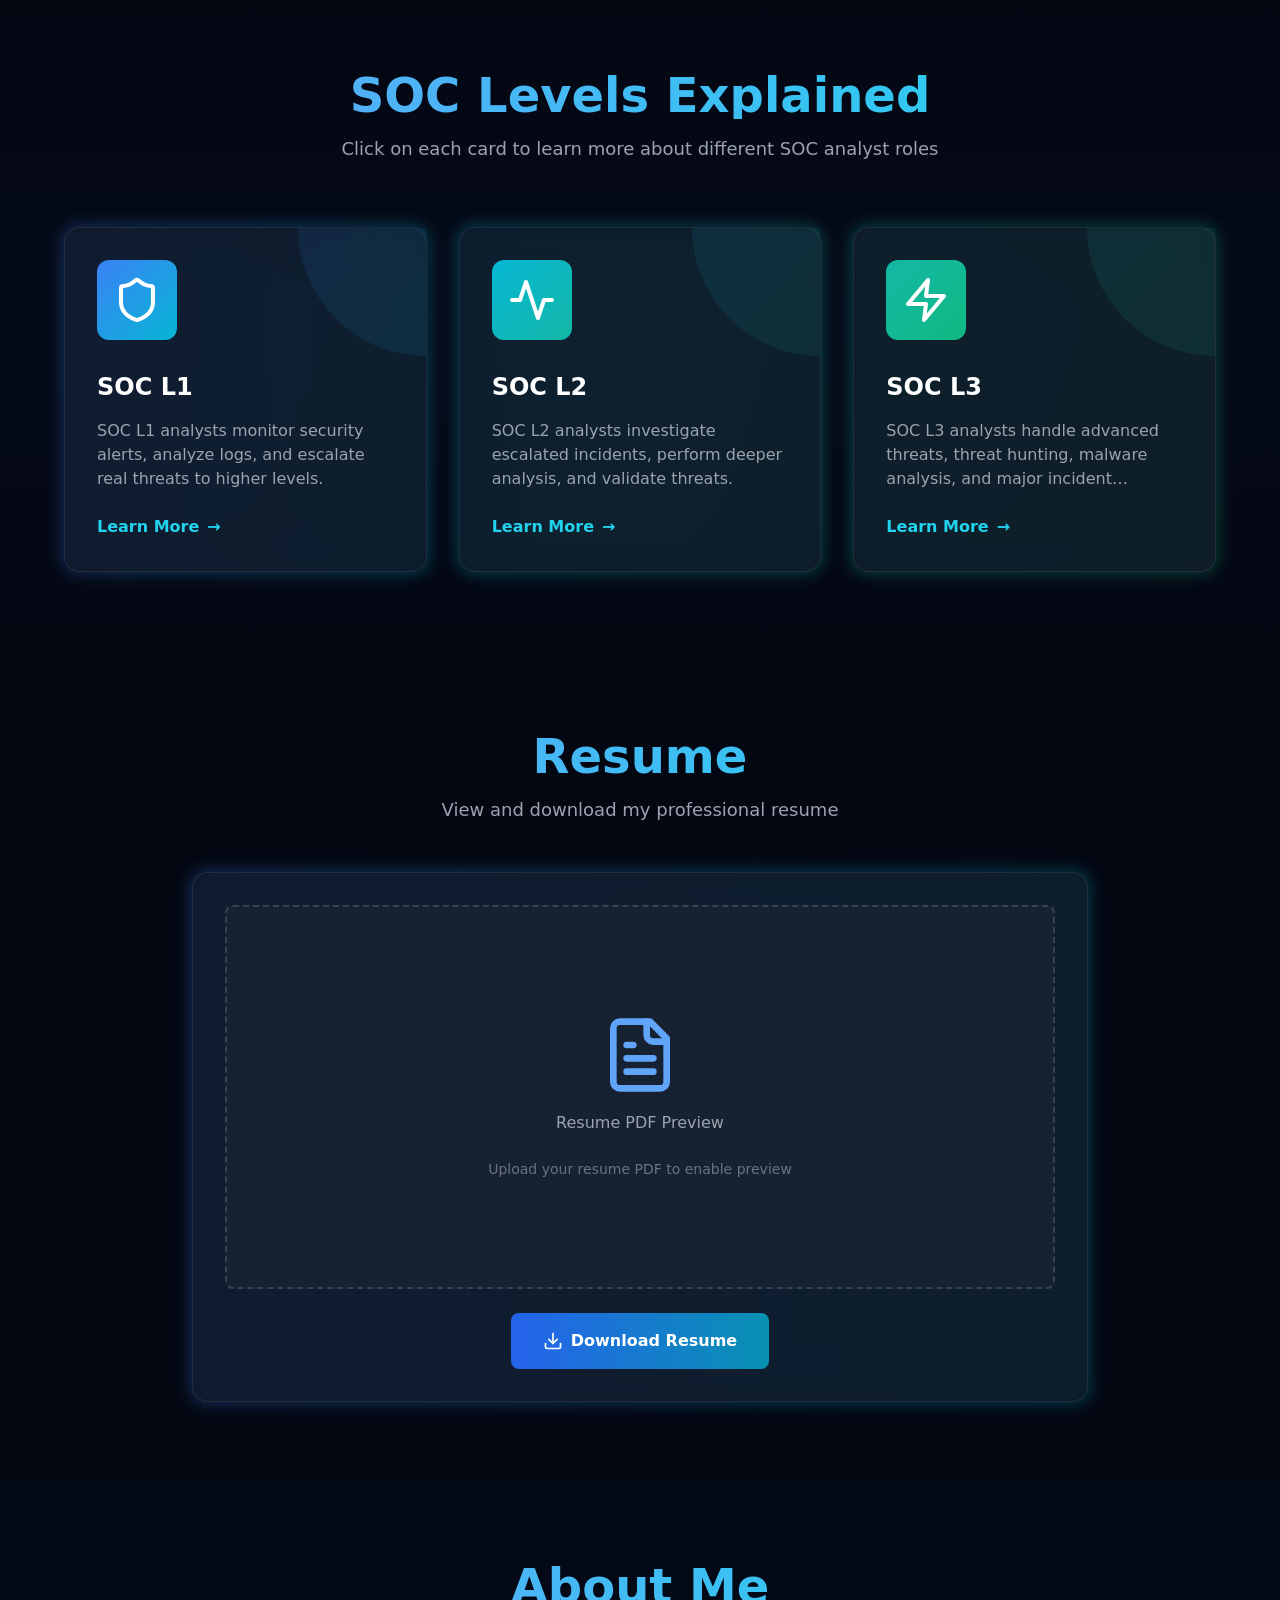
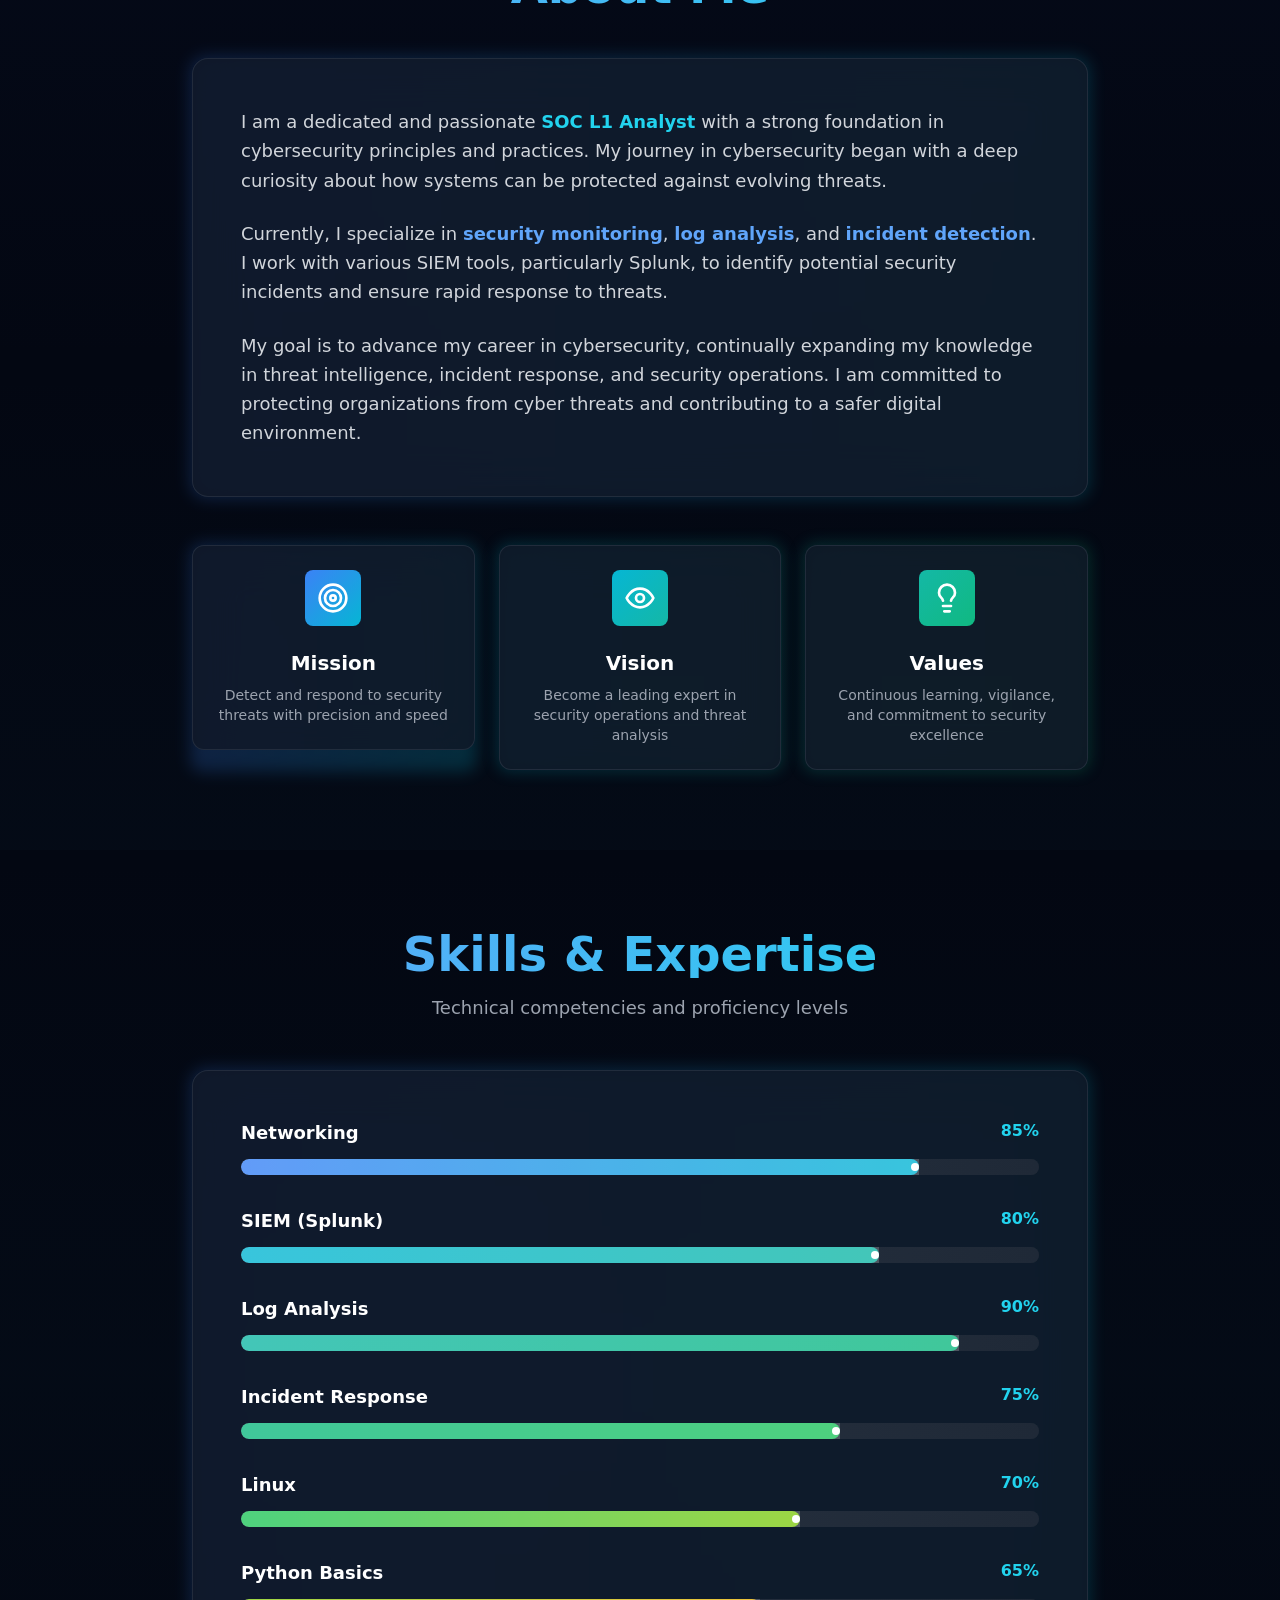
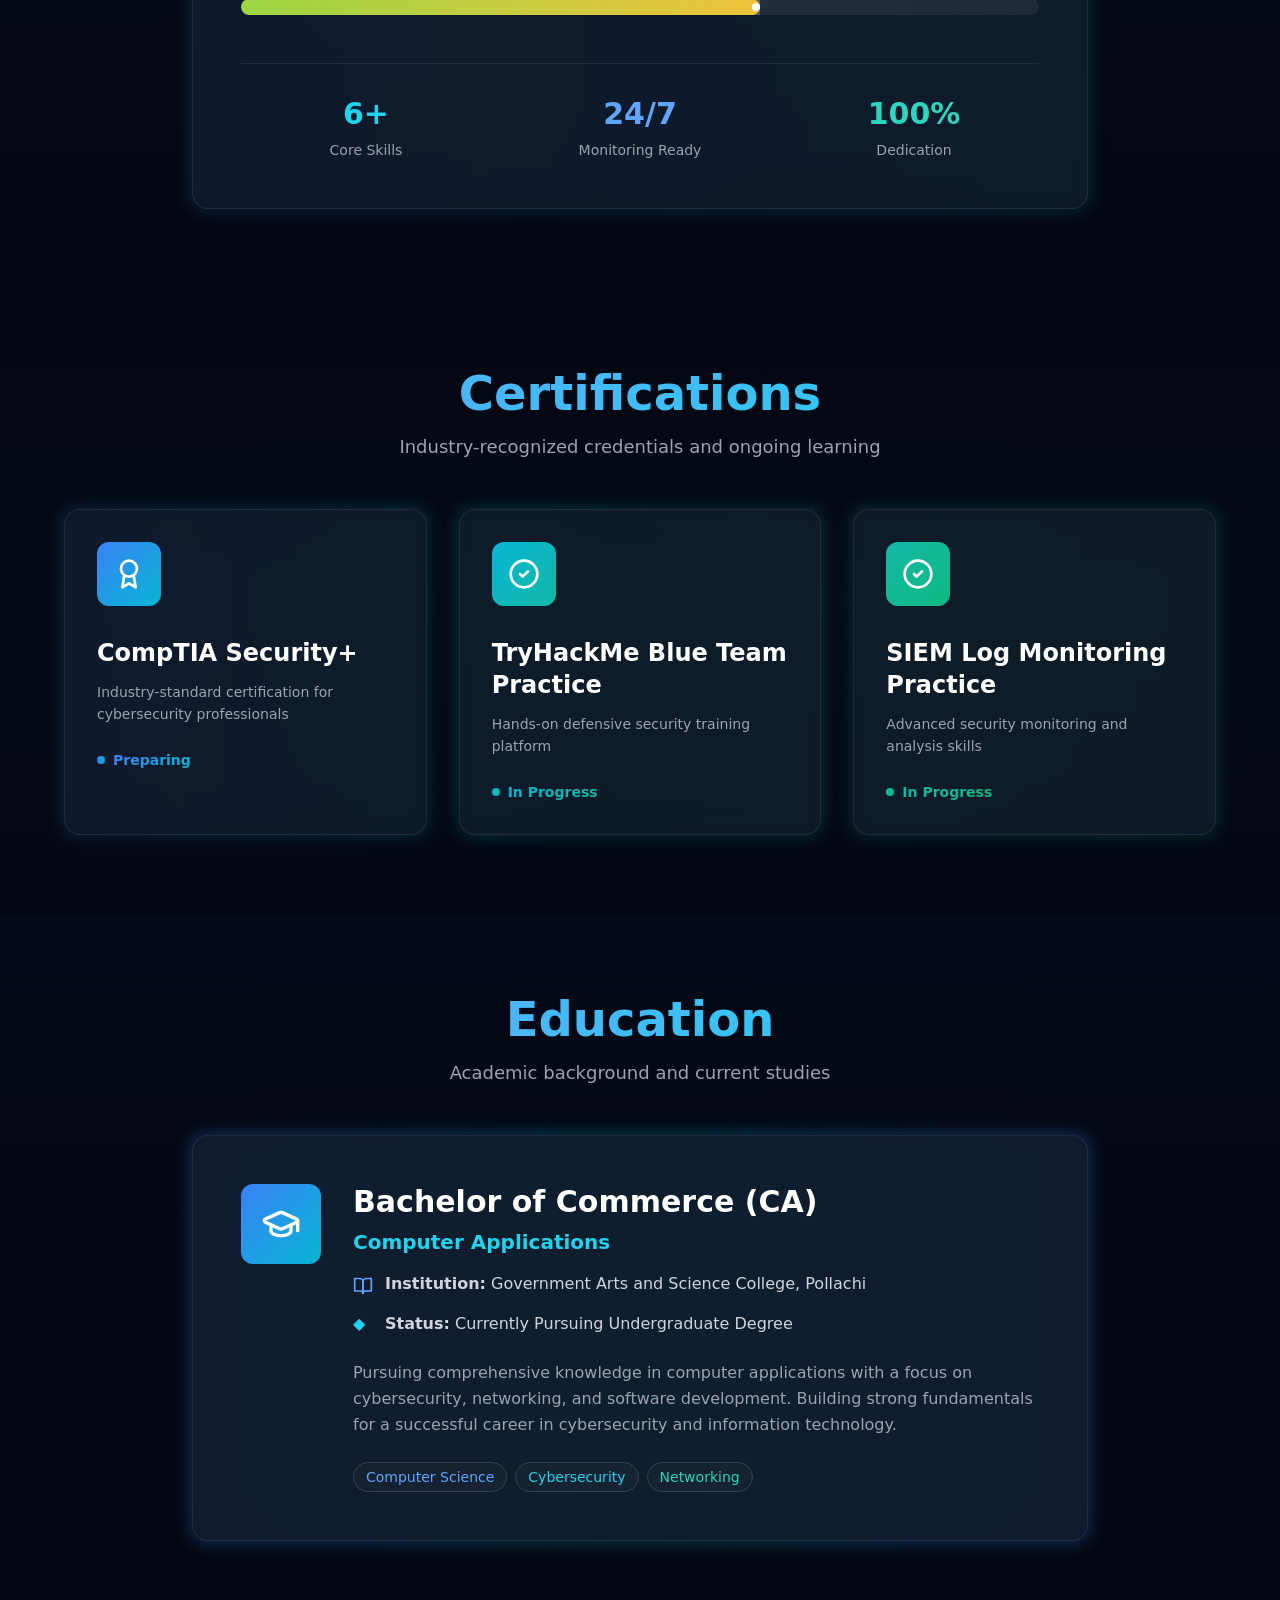
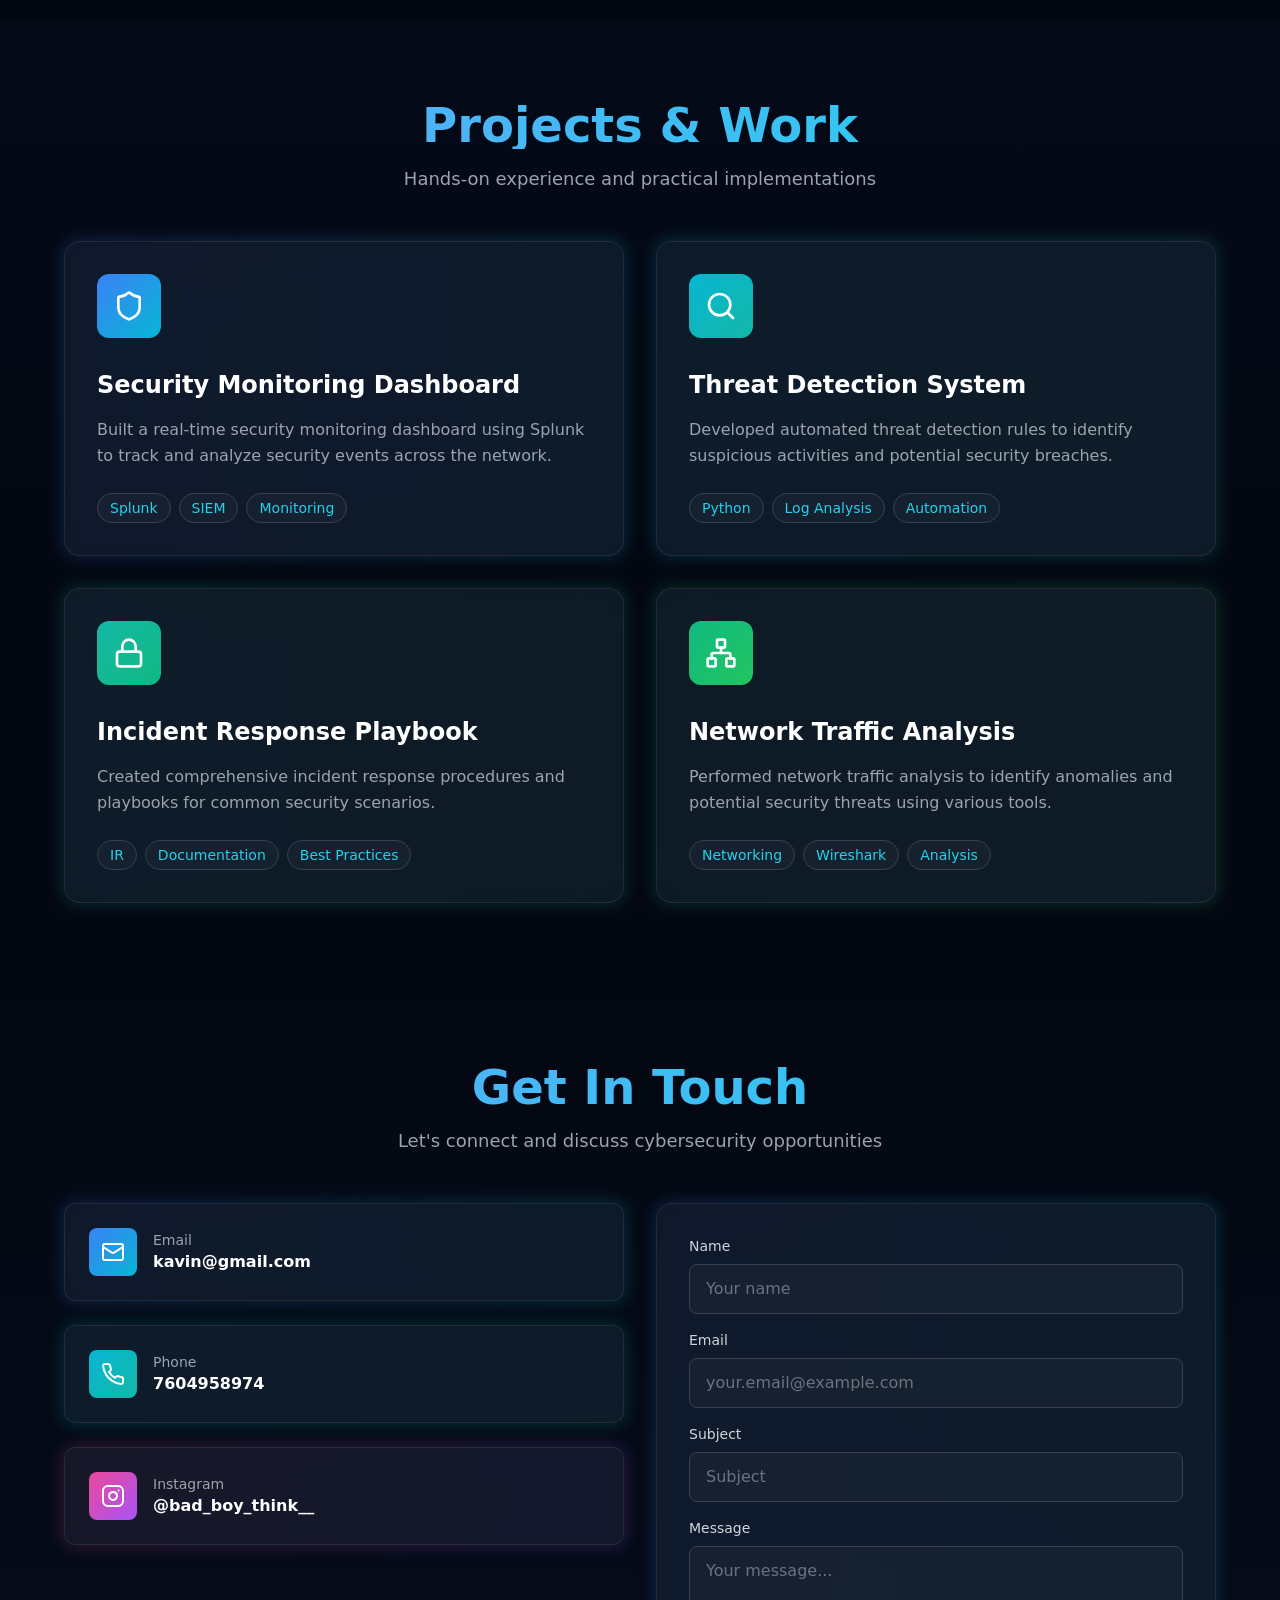
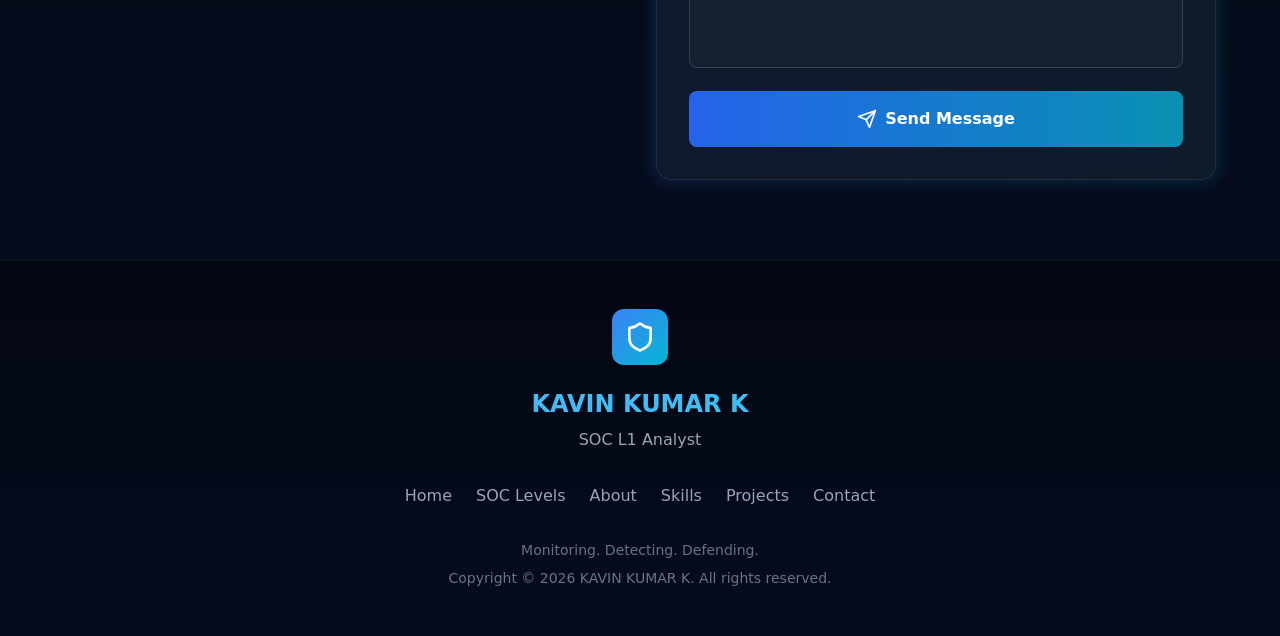
==== commit d001840f: "Add files via upload" ====
--- a/index.html
+++ b/index.html
@@ -11,8 +11,8 @@
     <meta property="og:image" content="https://bolt.new/static/og_default.png" />
     <meta name="twitter:card" content="summary_large_image" />
     <meta name="twitter:image" content="https://bolt.new/static/og_default.png" />
-    <script type="module" crossorigin src="/assets/index-_dmtyROE.js"></script>
-    <link rel="stylesheet" crossorigin href="/assets/index-BC2eOSW5.css">
+    <script type="module" crossorigin src="/assets/index-0uj3Wkk8.js"></script>
+    <link rel="stylesheet" crossorigin href="/assets/index-BuKuIQLU.css">
   </head>
   <body>
     <div id="root"></div>
--- a/assets/index-BuKuIQLU.css
+++ b/assets/index-BuKuIQLU.css
@@ -0,0 +1 @@
+*,:before,:after{--tw-border-spacing-x: 0;--tw-border-spacing-y: 0;--tw-translate-x: 0;--tw-translate-y: 0;--tw-rotate: 0;--tw-skew-x: 0;--tw-skew-y: 0;--tw-scale-x: 1;--tw-scale-y: 1;--tw-pan-x: ;--tw-pan-y: ;--tw-pinch-zoom: ;--tw-scroll-snap-strictness: proximity;--tw-gradient-from-position: ;--tw-gradient-via-position: ;--tw-gradient-to-position: ;--tw-ordinal: ;--tw-slashed-zero: ;--tw-numeric-figure: ;--tw-numeric-spacing: ;--tw-numeric-fraction: ;--tw-ring-inset: ;--tw-ring-offset-width: 0px;--tw-ring-offset-color: #fff;--tw-ring-color: rgb(59 130 246 / .5);--tw-ring-offset-shadow: 0 0 #0000;--tw-ring-shadow: 0 0 #0000;--tw-shadow: 0 0 #0000;--tw-shadow-colored: 0 0 #0000;--tw-blur: ;--tw-brightness: ;--tw-contrast: ;--tw-grayscale: ;--tw-hue-rotate: ;--tw-invert: ;--tw-saturate: ;--tw-sepia: ;--tw-drop-shadow: ;--tw-backdrop-blur: ;--tw-backdrop-brightness: ;--tw-backdrop-contrast: ;--tw-backdrop-grayscale: ;--tw-backdrop-hue-rotate: ;--tw-backdrop-invert: ;--tw-backdrop-opacity: ;--tw-backdrop-saturate: ;--tw-backdrop-sepia: ;--tw-contain-size: ;--tw-contain-layout: ;--tw-contain-paint: ;--tw-contain-style: }::backdrop{--tw-border-spacing-x: 0;--tw-border-spacing-y: 0;--tw-translate-x: 0;--tw-translate-y: 0;--tw-rotate: 0;--tw-skew-x: 0;--tw-skew-y: 0;--tw-scale-x: 1;--tw-scale-y: 1;--tw-pan-x: ;--tw-pan-y: ;--tw-pinch-zoom: ;--tw-scroll-snap-strictness: proximity;--tw-gradient-from-position: ;--tw-gradient-via-position: ;--tw-gradient-to-position: ;--tw-ordinal: ;--tw-slashed-zero: ;--tw-numeric-figure: ;--tw-numeric-spacing: ;--tw-numeric-fraction: ;--tw-ring-inset: ;--tw-ring-offset-width: 0px;--tw-ring-offset-color: #fff;--tw-ring-color: rgb(59 130 246 / .5);--tw-ring-offset-shadow: 0 0 #0000;--tw-ring-shadow: 0 0 #0000;--tw-shadow: 0 0 #0000;--tw-shadow-colored: 0 0 #0000;--tw-blur: ;--tw-brightness: ;--tw-contrast: ;--tw-grayscale: ;--tw-hue-rotate: ;--tw-invert: ;--tw-saturate: ;--tw-sepia: ;--tw-drop-shadow: ;--tw-backdrop-blur: ;--tw-backdrop-brightness: ;--tw-backdrop-contrast: ;--tw-backdrop-grayscale: ;--tw-backdrop-hue-rotate: ;--tw-backdrop-invert: ;--tw-backdrop-opacity: ;--tw-backdrop-saturate: ;--tw-backdrop-sepia: ;--tw-contain-size: ;--tw-contain-layout: ;--tw-contain-paint: ;--tw-contain-style: }*,:before,:after{box-sizing:border-box;border-width:0;border-style:solid;border-color:#e5e7eb}:before,:after{--tw-content: ""}html,:host{line-height:1.5;-webkit-text-size-adjust:100%;-moz-tab-size:4;-o-tab-size:4;tab-size:4;font-family:ui-sans-serif,system-ui,sans-serif,"Apple Color Emoji","Segoe UI Emoji",Segoe UI Symbol,"Noto Color Emoji";font-feature-settings:normal;font-variation-settings:normal;-webkit-tap-highlight-color:transparent}body{margin:0;line-height:inherit}hr{height:0;color:inherit;border-top-width:1px}abbr:where([title]){-webkit-text-decoration:underline dotted;text-decoration:underline dotted}h1,h2,h3,h4,h5,h6{font-size:inherit;font-weight:inherit}a{color:inherit;text-decoration:inherit}b,strong{font-weight:bolder}code,kbd,samp,pre{font-family:ui-monospace,SFMono-Regular,Menlo,Monaco,Consolas,Liberation Mono,Courier New,monospace;font-feature-settings:normal;font-variation-settings:normal;font-size:1em}small{font-size:80%}sub,sup{font-size:75%;line-height:0;position:relative;vertical-align:baseline}sub{bottom:-.25em}sup{top:-.5em}table{text-indent:0;border-color:inherit;border-collapse:collapse}button,input,optgroup,select,textarea{font-family:inherit;font-feature-settings:inherit;font-variation-settings:inherit;font-size:100%;font-weight:inherit;line-height:inherit;letter-spacing:inherit;color:inherit;margin:0;padding:0}button,select{text-transform:none}button,input:where([type=button]),input:where([type=reset]),input:where([type=submit]){-webkit-appearance:button;background-color:transparent;background-image:none}:-moz-focusring{outline:auto}:-moz-ui-invalid{box-shadow:none}progress{vertical-align:baseline}::-webkit-inner-spin-button,::-webkit-outer-spin-button{height:auto}[type=search]{-webkit-appearance:textfield;outline-offset:-2px}::-webkit-search-decoration{-webkit-appearance:none}::-webkit-file-upload-button{-webkit-appearance:button;font:inherit}summary{display:list-item}blockquote,dl,dd,h1,h2,h3,h4,h5,h6,hr,figure,p,pre{margin:0}fieldset{margin:0;padding:0}legend{padding:0}ol,ul,menu{list-style:none;margin:0;padding:0}dialog{padding:0}textarea{resize:vertical}input::-moz-placeholder,textarea::-moz-placeholder{opacity:1;color:#9ca3af}input::placeholder,textarea::placeholder{opacity:1;color:#9ca3af}button,[role=button]{cursor:pointer}:disabled{cursor:default}img,svg,video,canvas,audio,iframe,embed,object{display:block;vertical-align:middle}img,video{max-width:100%;height:auto}[hidden]:where(:not([hidden=until-found])){display:none}html{scroll-behavior:smooth}body{-webkit-font-smoothing:antialiased;-moz-osx-font-smoothing:grayscale}.fixed{position:fixed}.absolute{position:absolute}.relative{position:relative}.-inset-0\.5{top:-.125rem;right:-.125rem;bottom:-.125rem;left:-.125rem}.-inset-1{top:-.25rem;right:-.25rem;bottom:-.25rem;left:-.25rem}.inset-0{top:0;right:0;bottom:0;left:0}.bottom-1\/4{bottom:25%}.bottom-8{bottom:2rem}.left-1\/4{left:25%}.right-0{right:0}.right-1\/4{right:25%}.right-8{right:2rem}.top-0{top:0}.top-1\/2{top:50%}.top-1\/4{top:25%}.-z-10{z-index:-10}.z-10{z-index:10}.z-50{z-index:50}.mx-auto{margin-left:auto;margin-right:auto}.mb-12{margin-bottom:3rem}.mb-16{margin-bottom:4rem}.mb-2{margin-bottom:.5rem}.mb-3{margin-bottom:.75rem}.mb-4{margin-bottom:1rem}.mb-6{margin-bottom:1.5rem}.mb-8{margin-bottom:2rem}.mt-1{margin-top:.25rem}.mt-12{margin-top:3rem}.mt-6{margin-top:1.5rem}.mt-8{margin-top:2rem}.line-clamp-3{overflow:hidden;display:-webkit-box;-webkit-box-orient:vertical;-webkit-line-clamp:3}.block{display:block}.inline-block{display:inline-block}.flex{display:flex}.grid{display:grid}.h-1{height:.25rem}.h-10{height:2.5rem}.h-12{height:3rem}.h-2{height:.5rem}.h-20{height:5rem}.h-32{height:8rem}.h-4{height:1rem}.h-40{height:10rem}.h-5{height:1.25rem}.h-6{height:1.5rem}.h-8{height:2rem}.h-96{height:24rem}.h-full{height:100%}.min-h-96{min-height:24rem}.min-h-screen{min-height:100vh}.w-10{width:2.5rem}.w-12{width:3rem}.w-2{width:.5rem}.w-20{width:5rem}.w-32{width:8rem}.w-40{width:10rem}.w-5{width:1.25rem}.w-6{width:1.5rem}.w-8{width:2rem}.w-96{width:24rem}.w-full{width:100%}.max-w-2xl{max-width:42rem}.max-w-4xl{max-width:56rem}.max-w-6xl{max-width:72rem}.max-w-lg{max-width:32rem}.flex-shrink-0{flex-shrink:0}.flex-grow{flex-grow:1}.origin-left{transform-origin:left}.-translate-y-1\/2{--tw-translate-y: -50%;transform:translate(var(--tw-translate-x),var(--tw-translate-y)) rotate(var(--tw-rotate)) skew(var(--tw-skew-x)) skewY(var(--tw-skew-y)) scaleX(var(--tw-scale-x)) scaleY(var(--tw-scale-y))}.transform{transform:translate(var(--tw-translate-x),var(--tw-translate-y)) rotate(var(--tw-rotate)) skew(var(--tw-skew-x)) skewY(var(--tw-skew-y)) scaleX(var(--tw-scale-x)) scaleY(var(--tw-scale-y))}@keyframes pulse{50%{opacity:.5}}.animate-pulse{animation:pulse 2s cubic-bezier(.4,0,.6,1) infinite}.cursor-pointer{cursor:pointer}.resize-none{resize:none}.resize{resize:both}.flex-col{flex-direction:column}.flex-wrap{flex-wrap:wrap}.items-start{align-items:flex-start}.items-center{align-items:center}.justify-center{justify-content:center}.justify-between{justify-content:space-between}.gap-2{gap:.5rem}.gap-3{gap:.75rem}.gap-4{gap:1rem}.gap-6{gap:1.5rem}.gap-8{gap:2rem}.space-y-4>:not([hidden])~:not([hidden]){--tw-space-y-reverse: 0;margin-top:calc(1rem * calc(1 - var(--tw-space-y-reverse)));margin-bottom:calc(1rem * var(--tw-space-y-reverse))}.space-y-6>:not([hidden])~:not([hidden]){--tw-space-y-reverse: 0;margin-top:calc(1.5rem * calc(1 - var(--tw-space-y-reverse)));margin-bottom:calc(1.5rem * var(--tw-space-y-reverse))}.space-y-8>:not([hidden])~:not([hidden]){--tw-space-y-reverse: 0;margin-top:calc(2rem * calc(1 - var(--tw-space-y-reverse)));margin-bottom:calc(2rem * var(--tw-space-y-reverse))}.overflow-hidden{overflow:hidden}.rounded-2xl{border-radius:1rem}.rounded-full{border-radius:9999px}.rounded-lg{border-radius:.5rem}.rounded-xl{border-radius:.75rem}.rounded-bl-full{border-bottom-left-radius:9999px}.border{border-width:1px}.border-2{border-width:2px}.border-4{border-width:4px}.border-t{border-top-width:1px}.border-dashed{border-style:dashed}.border-blue-500\/50{border-color:#3b82f680}.border-gray-700{--tw-border-opacity: 1;border-color:rgb(55 65 81 / var(--tw-border-opacity, 1))}.border-gray-700\/50{border-color:#37415180}.border-gray-800\/50{border-color:#1f293780}.bg-black\/80{background-color:#000c}.bg-blue-500\/10{background-color:#3b82f61a}.bg-cyan-500\/10{background-color:#06b6d41a}.bg-gray-800{--tw-bg-opacity: 1;background-color:rgb(31 41 55 / var(--tw-bg-opacity, 1))}.bg-gray-800\/50{background-color:#1f293780}.bg-gray-900\/50{background-color:#11182780}.bg-gray-900\/80{background-color:#111827cc}.bg-gray-900\/95{background-color:#111827f2}.bg-gray-950{--tw-bg-opacity: 1;background-color:rgb(3 7 18 / var(--tw-bg-opacity, 1))}.bg-white{--tw-bg-opacity: 1;background-color:rgb(255 255 255 / var(--tw-bg-opacity, 1))}.bg-white\/20{background-color:#fff3}.bg-\[radial-gradient\(ellipse_at_top\,_var\(--tw-gradient-stops\)\)\]{background-image:radial-gradient(ellipse at top,var(--tw-gradient-stops))}.bg-\[url\(\'data\:image\/svg\+xml\;base64\,[base64]\+PC9zdmc\+\'\)\]{background-image:url([data-uri])}.bg-gradient-to-b{background-image:linear-gradient(to bottom,var(--tw-gradient-stops))}.bg-gradient-to-br{background-image:linear-gradient(to bottom right,var(--tw-gradient-stops))}.bg-gradient-to-r{background-image:linear-gradient(to right,var(--tw-gradient-stops))}.bg-gradient-to-t{background-image:linear-gradient(to top,var(--tw-gradient-stops))}.from-blue-400{--tw-gradient-from: #60a5fa var(--tw-gradient-from-position);--tw-gradient-to: rgb(96 165 250 / 0) var(--tw-gradient-to-position);--tw-gradient-stops: var(--tw-gradient-from), var(--tw-gradient-to)}.from-blue-500{--tw-gradient-from: #3b82f6 var(--tw-gradient-from-position);--tw-gradient-to: rgb(59 130 246 / 0) var(--tw-gradient-to-position);--tw-gradient-stops: var(--tw-gradient-from), var(--tw-gradient-to)}.from-blue-500\/20{--tw-gradient-from: rgb(59 130 246 / .2) var(--tw-gradient-from-position);--tw-gradient-to: rgb(59 130 246 / 0) var(--tw-gradient-to-position);--tw-gradient-stops: var(--tw-gradient-from), var(--tw-gradient-to)}.from-blue-600{--tw-gradient-from: #2563eb var(--tw-gradient-from-position);--tw-gradient-to: rgb(37 99 235 / 0) var(--tw-gradient-to-position);--tw-gradient-stops: var(--tw-gradient-from), var(--tw-gradient-to)}.from-blue-600\/20{--tw-gradient-from: rgb(37 99 235 / .2) var(--tw-gradient-from-position);--tw-gradient-to: rgb(37 99 235 / 0) var(--tw-gradient-to-position);--tw-gradient-stops: var(--tw-gradient-from), var(--tw-gradient-to)}.from-blue-900\/10{--tw-gradient-from: rgb(30 58 138 / .1) var(--tw-gradient-from-position);--tw-gradient-to: rgb(30 58 138 / 0) var(--tw-gradient-to-position);--tw-gradient-stops: var(--tw-gradient-from), var(--tw-gradient-to)}.from-blue-900\/20{--tw-gradient-from: rgb(30 58 138 / .2) var(--tw-gradient-from-position);--tw-gradient-to: rgb(30 58 138 / 0) var(--tw-gradient-to-position);--tw-gradient-stops: var(--tw-gradient-from), var(--tw-gradient-to)}.from-blue-900\/5{--tw-gradient-from: rgb(30 58 138 / .05) var(--tw-gradient-from-position);--tw-gradient-to: rgb(30 58 138 / 0) var(--tw-gradient-to-position);--tw-gradient-stops: var(--tw-gradient-from), var(--tw-gradient-to)}.from-cyan-500{--tw-gradient-from: #06b6d4 var(--tw-gradient-from-position);--tw-gradient-to: rgb(6 182 212 / 0) var(--tw-gradient-to-position);--tw-gradient-stops: var(--tw-gradient-from), var(--tw-gradient-to)}.from-cyan-500\/20{--tw-gradient-from: rgb(6 182 212 / .2) var(--tw-gradient-from-position);--tw-gradient-to: rgb(6 182 212 / 0) var(--tw-gradient-to-position);--tw-gradient-stops: var(--tw-gradient-from), var(--tw-gradient-to)}.from-cyan-600{--tw-gradient-from: #0891b2 var(--tw-gradient-from-position);--tw-gradient-to: rgb(8 145 178 / 0) var(--tw-gradient-to-position);--tw-gradient-stops: var(--tw-gradient-from), var(--tw-gradient-to)}.from-emerald-500{--tw-gradient-from: #10b981 var(--tw-gradient-from-position);--tw-gradient-to: rgb(16 185 129 / 0) var(--tw-gradient-to-position);--tw-gradient-stops: var(--tw-gradient-from), var(--tw-gradient-to)}.from-gray-700\/50{--tw-gradient-from: rgb(55 65 81 / .5) var(--tw-gradient-from-position);--tw-gradient-to: rgb(55 65 81 / 0) var(--tw-gradient-to-position);--tw-gradient-stops: var(--tw-gradient-from), var(--tw-gradient-to)}.from-green-500{--tw-gradient-from: #22c55e var(--tw-gradient-from-position);--tw-gradient-to: rgb(34 197 94 / 0) var(--tw-gradient-to-position);--tw-gradient-stops: var(--tw-gradient-from), var(--tw-gradient-to)}.from-lime-500{--tw-gradient-from: #84cc16 var(--tw-gradient-from-position);--tw-gradient-to: rgb(132 204 22 / 0) var(--tw-gradient-to-position);--tw-gradient-stops: var(--tw-gradient-from), var(--tw-gradient-to)}.from-pink-500{--tw-gradient-from: #ec4899 var(--tw-gradient-from-position);--tw-gradient-to: rgb(236 72 153 / 0) var(--tw-gradient-to-position);--tw-gradient-stops: var(--tw-gradient-from), var(--tw-gradient-to)}.from-red-500{--tw-gradient-from: #ef4444 var(--tw-gradient-from-position);--tw-gradient-to: rgb(239 68 68 / 0) var(--tw-gradient-to-position);--tw-gradient-stops: var(--tw-gradient-from), var(--tw-gradient-to)}.from-teal-500{--tw-gradient-from: #14b8a6 var(--tw-gradient-from-position);--tw-gradient-to: rgb(20 184 166 / 0) var(--tw-gradient-to-position);--tw-gradient-stops: var(--tw-gradient-from), var(--tw-gradient-to)}.from-teal-500\/20{--tw-gradient-from: rgb(20 184 166 / .2) var(--tw-gradient-from-position);--tw-gradient-to: rgb(20 184 166 / 0) var(--tw-gradient-to-position);--tw-gradient-stops: var(--tw-gradient-from), var(--tw-gradient-to)}.from-transparent{--tw-gradient-from: transparent var(--tw-gradient-from-position);--tw-gradient-to: rgb(0 0 0 / 0) var(--tw-gradient-to-position);--tw-gradient-stops: var(--tw-gradient-from), var(--tw-gradient-to)}.from-yellow-500{--tw-gradient-from: #eab308 var(--tw-gradient-from-position);--tw-gradient-to: rgb(234 179 8 / 0) var(--tw-gradient-to-position);--tw-gradient-stops: var(--tw-gradient-from), var(--tw-gradient-to)}.via-blue-900\/5{--tw-gradient-to: rgb(30 58 138 / 0) var(--tw-gradient-to-position);--tw-gradient-stops: var(--tw-gradient-from), rgb(30 58 138 / .05) var(--tw-gradient-via-position), var(--tw-gradient-to)}.via-cyan-400{--tw-gradient-to: rgb(34 211 238 / 0) var(--tw-gradient-to-position);--tw-gradient-stops: var(--tw-gradient-from), #22d3ee var(--tw-gradient-via-position), var(--tw-gradient-to)}.via-cyan-500{--tw-gradient-to: rgb(6 182 212 / 0) var(--tw-gradient-to-position);--tw-gradient-stops: var(--tw-gradient-from), #06b6d4 var(--tw-gradient-via-position), var(--tw-gradient-to)}.via-cyan-900\/5{--tw-gradient-to: rgb(22 78 99 / 0) var(--tw-gradient-to-position);--tw-gradient-stops: var(--tw-gradient-from), rgb(22 78 99 / .05) var(--tw-gradient-via-position), var(--tw-gradient-to)}.via-gray-950{--tw-gradient-to: rgb(3 7 18 / 0) var(--tw-gradient-to-position);--tw-gradient-stops: var(--tw-gradient-from), #030712 var(--tw-gradient-via-position), var(--tw-gradient-to)}.via-transparent{--tw-gradient-to: rgb(0 0 0 / 0) var(--tw-gradient-to-position);--tw-gradient-stops: var(--tw-gradient-from), transparent var(--tw-gradient-via-position), var(--tw-gradient-to)}.to-amber-500{--tw-gradient-to: #f59e0b var(--tw-gradient-to-position)}.to-blue-500{--tw-gradient-to: #3b82f6 var(--tw-gradient-to-position)}.to-blue-600{--tw-gradient-to: #2563eb var(--tw-gradient-to-position)}.to-blue-900\/10{--tw-gradient-to: rgb(30 58 138 / .1) var(--tw-gradient-to-position)}.to-cyan-400{--tw-gradient-to: #22d3ee var(--tw-gradient-to-position)}.to-cyan-500{--tw-gradient-to: #06b6d4 var(--tw-gradient-to-position)}.to-cyan-500\/20{--tw-gradient-to: rgb(6 182 212 / .2) var(--tw-gradient-to-position)}.to-cyan-600{--tw-gradient-to: #0891b2 var(--tw-gradient-to-position)}.to-cyan-600\/20{--tw-gradient-to: rgb(8 145 178 / .2) var(--tw-gradient-to-position)}.to-cyan-900\/20{--tw-gradient-to: rgb(22 78 99 / .2) var(--tw-gradient-to-position)}.to-cyan-900\/5{--tw-gradient-to: rgb(22 78 99 / .05) var(--tw-gradient-to-position)}.to-emerald-500{--tw-gradient-to: #10b981 var(--tw-gradient-to-position)}.to-emerald-500\/20{--tw-gradient-to: rgb(16 185 129 / .2) var(--tw-gradient-to-position)}.to-gray-800\/50{--tw-gradient-to: rgb(31 41 55 / .5) var(--tw-gradient-to-position)}.to-gray-950{--tw-gradient-to: #030712 var(--tw-gradient-to-position)}.to-green-500{--tw-gradient-to: #22c55e var(--tw-gradient-to-position)}.to-lime-500{--tw-gradient-to: #84cc16 var(--tw-gradient-to-position)}.to-orange-500{--tw-gradient-to: #f97316 var(--tw-gradient-to-position)}.to-purple-500{--tw-gradient-to: #a855f7 var(--tw-gradient-to-position)}.to-purple-600{--tw-gradient-to: #9333ea var(--tw-gradient-to-position)}.to-teal-500{--tw-gradient-to: #14b8a6 var(--tw-gradient-to-position)}.to-teal-500\/20{--tw-gradient-to: rgb(20 184 166 / .2) var(--tw-gradient-to-position)}.to-transparent{--tw-gradient-to: transparent var(--tw-gradient-to-position)}.to-yellow-500{--tw-gradient-to: #eab308 var(--tw-gradient-to-position)}.bg-clip-text{-webkit-background-clip:text;background-clip:text}.object-cover{-o-object-fit:cover;object-fit:cover}.p-12{padding:3rem}.p-2{padding:.5rem}.p-3{padding:.75rem}.p-4{padding:1rem}.p-6{padding:1.5rem}.p-8{padding:2rem}.px-3{padding-left:.75rem;padding-right:.75rem}.px-4{padding-left:1rem;padding-right:1rem}.px-6{padding-left:1.5rem;padding-right:1.5rem}.px-8{padding-left:2rem;padding-right:2rem}.py-1{padding-top:.25rem;padding-bottom:.25rem}.py-12{padding-top:3rem;padding-bottom:3rem}.py-20{padding-top:5rem;padding-bottom:5rem}.py-3{padding-top:.75rem;padding-bottom:.75rem}.py-4{padding-top:1rem;padding-bottom:1rem}.pt-8{padding-top:2rem}.text-center{text-align:center}.text-2xl{font-size:1.5rem;line-height:2rem}.text-3xl{font-size:1.875rem;line-height:2.25rem}.text-4xl{font-size:2.25rem;line-height:2.5rem}.text-5xl{font-size:3rem;line-height:1}.text-6xl{font-size:3.75rem;line-height:1}.text-lg{font-size:1.125rem;line-height:1.75rem}.text-sm{font-size:.875rem;line-height:1.25rem}.text-xl{font-size:1.25rem;line-height:1.75rem}.font-bold{font-weight:700}.font-light{font-weight:300}.font-medium{font-weight:500}.font-semibold{font-weight:600}.italic{font-style:italic}.leading-relaxed{line-height:1.625}.tracking-wider{letter-spacing:.05em}.text-amber-400{--tw-text-opacity: 1;color:rgb(251 191 36 / var(--tw-text-opacity, 1))}.text-blue-300{--tw-text-opacity: 1;color:rgb(147 197 253 / var(--tw-text-opacity, 1))}.text-blue-400{--tw-text-opacity: 1;color:rgb(96 165 250 / var(--tw-text-opacity, 1))}.text-cyan-400{--tw-text-opacity: 1;color:rgb(34 211 238 / var(--tw-text-opacity, 1))}.text-emerald-400{--tw-text-opacity: 1;color:rgb(52 211 153 / var(--tw-text-opacity, 1))}.text-gray-300{--tw-text-opacity: 1;color:rgb(209 213 219 / var(--tw-text-opacity, 1))}.text-gray-400{--tw-text-opacity: 1;color:rgb(156 163 175 / var(--tw-text-opacity, 1))}.text-gray-500{--tw-text-opacity: 1;color:rgb(107 114 128 / var(--tw-text-opacity, 1))}.text-orange-400{--tw-text-opacity: 1;color:rgb(251 146 60 / var(--tw-text-opacity, 1))}.text-teal-400{--tw-text-opacity: 1;color:rgb(45 212 191 / var(--tw-text-opacity, 1))}.text-transparent{color:transparent}.text-white{--tw-text-opacity: 1;color:rgb(255 255 255 / var(--tw-text-opacity, 1))}.placeholder-gray-500::-moz-placeholder{--tw-placeholder-opacity: 1;color:rgb(107 114 128 / var(--tw-placeholder-opacity, 1))}.placeholder-gray-500::placeholder{--tw-placeholder-opacity: 1;color:rgb(107 114 128 / var(--tw-placeholder-opacity, 1))}.opacity-0{opacity:0}.opacity-20{opacity:.2}.opacity-30{opacity:.3}.opacity-40{opacity:.4}.opacity-50{opacity:.5}.opacity-75{opacity:.75}.shadow-lg{--tw-shadow: 0 10px 15px -3px rgb(0 0 0 / .1), 0 4px 6px -4px rgb(0 0 0 / .1);--tw-shadow-colored: 0 10px 15px -3px var(--tw-shadow-color), 0 4px 6px -4px var(--tw-shadow-color);box-shadow:var(--tw-ring-offset-shadow, 0 0 #0000),var(--tw-ring-shadow, 0 0 #0000),var(--tw-shadow)}.shadow-white\/50{--tw-shadow-color: rgb(255 255 255 / .5);--tw-shadow: var(--tw-shadow-colored)}.blur{--tw-blur: blur(8px);filter:var(--tw-blur) var(--tw-brightness) var(--tw-contrast) var(--tw-grayscale) var(--tw-hue-rotate) var(--tw-invert) var(--tw-saturate) var(--tw-sepia) var(--tw-drop-shadow)}.blur-3xl{--tw-blur: blur(64px);filter:var(--tw-blur) var(--tw-brightness) var(--tw-contrast) var(--tw-grayscale) var(--tw-hue-rotate) var(--tw-invert) var(--tw-saturate) var(--tw-sepia) var(--tw-drop-shadow)}.blur-lg{--tw-blur: blur(16px);filter:var(--tw-blur) var(--tw-brightness) var(--tw-contrast) var(--tw-grayscale) var(--tw-hue-rotate) var(--tw-invert) var(--tw-saturate) var(--tw-sepia) var(--tw-drop-shadow)}.backdrop-blur-sm{--tw-backdrop-blur: blur(4px);-webkit-backdrop-filter:var(--tw-backdrop-blur) var(--tw-backdrop-brightness) var(--tw-backdrop-contrast) var(--tw-backdrop-grayscale) var(--tw-backdrop-hue-rotate) var(--tw-backdrop-invert) var(--tw-backdrop-opacity) var(--tw-backdrop-saturate) var(--tw-backdrop-sepia);backdrop-filter:var(--tw-backdrop-blur) var(--tw-backdrop-brightness) var(--tw-backdrop-contrast) var(--tw-backdrop-grayscale) var(--tw-backdrop-hue-rotate) var(--tw-backdrop-invert) var(--tw-backdrop-opacity) var(--tw-backdrop-saturate) var(--tw-backdrop-sepia)}.backdrop-blur-xl{--tw-backdrop-blur: blur(24px);-webkit-backdrop-filter:var(--tw-backdrop-blur) var(--tw-backdrop-brightness) var(--tw-backdrop-contrast) var(--tw-backdrop-grayscale) var(--tw-backdrop-hue-rotate) var(--tw-backdrop-invert) var(--tw-backdrop-opacity) var(--tw-backdrop-saturate) var(--tw-backdrop-sepia);backdrop-filter:var(--tw-backdrop-blur) var(--tw-backdrop-brightness) var(--tw-backdrop-contrast) var(--tw-backdrop-grayscale) var(--tw-backdrop-hue-rotate) var(--tw-backdrop-invert) var(--tw-backdrop-opacity) var(--tw-backdrop-saturate) var(--tw-backdrop-sepia)}.transition{transition-property:color,background-color,border-color,text-decoration-color,fill,stroke,opacity,box-shadow,transform,filter,-webkit-backdrop-filter;transition-property:color,background-color,border-color,text-decoration-color,fill,stroke,opacity,box-shadow,transform,filter,backdrop-filter;transition-property:color,background-color,border-color,text-decoration-color,fill,stroke,opacity,box-shadow,transform,filter,backdrop-filter,-webkit-backdrop-filter;transition-timing-function:cubic-bezier(.4,0,.2,1);transition-duration:.15s}.transition-all{transition-property:all;transition-timing-function:cubic-bezier(.4,0,.2,1);transition-duration:.15s}.transition-colors{transition-property:color,background-color,border-color,text-decoration-color,fill,stroke;transition-timing-function:cubic-bezier(.4,0,.2,1);transition-duration:.15s}.transition-opacity{transition-property:opacity;transition-timing-function:cubic-bezier(.4,0,.2,1);transition-duration:.15s}.transition-transform{transition-property:transform;transition-timing-function:cubic-bezier(.4,0,.2,1);transition-duration:.15s}.delay-1000{transition-delay:1s}.duration-1000{transition-duration:1s}.duration-300{transition-duration:.3s}.duration-500{transition-duration:.5s}.ease-out{transition-timing-function:cubic-bezier(0,0,.2,1)}@keyframes fade-in{0%{opacity:0;transform:translateY(20px)}to{opacity:1;transform:translateY(0)}}@keyframes scale-in{0%{opacity:0;transform:scale(.9)}to{opacity:1;transform:scale(1)}}.animate-fade-in{animation:fade-in .8s ease-out}.animate-scale-in{animation:scale-in .3s ease-out}.hover\:scale-105:hover{--tw-scale-x: 1.05;--tw-scale-y: 1.05;transform:translate(var(--tw-translate-x),var(--tw-translate-y)) rotate(var(--tw-rotate)) skew(var(--tw-skew-x)) skewY(var(--tw-skew-y)) scaleX(var(--tw-scale-x)) scaleY(var(--tw-scale-y))}.hover\:bg-gray-800\/50:hover{background-color:#1f293780}.hover\:text-cyan-400:hover{--tw-text-opacity: 1;color:rgb(34 211 238 / var(--tw-text-opacity, 1))}.hover\:text-pink-400:hover{--tw-text-opacity: 1;color:rgb(244 114 182 / var(--tw-text-opacity, 1))}.hover\:text-white:hover{--tw-text-opacity: 1;color:rgb(255 255 255 / var(--tw-text-opacity, 1))}.hover\:shadow-lg:hover{--tw-shadow: 0 10px 15px -3px rgb(0 0 0 / .1), 0 4px 6px -4px rgb(0 0 0 / .1);--tw-shadow-colored: 0 10px 15px -3px var(--tw-shadow-color), 0 4px 6px -4px var(--tw-shadow-color);box-shadow:var(--tw-ring-offset-shadow, 0 0 #0000),var(--tw-ring-shadow, 0 0 #0000),var(--tw-shadow)}.hover\:shadow-blue-500\/50:hover{--tw-shadow-color: rgb(59 130 246 / .5);--tw-shadow: var(--tw-shadow-colored)}.hover\:shadow-cyan-500\/50:hover{--tw-shadow-color: rgb(6 182 212 / .5);--tw-shadow: var(--tw-shadow-colored)}.hover\:shadow-pink-500\/50:hover{--tw-shadow-color: rgb(236 72 153 / .5);--tw-shadow: var(--tw-shadow-colored)}.focus\:border-cyan-500:focus{--tw-border-opacity: 1;border-color:rgb(6 182 212 / var(--tw-border-opacity, 1))}.focus\:outline-none:focus{outline:2px solid transparent;outline-offset:2px}.focus\:ring-1:focus{--tw-ring-offset-shadow: var(--tw-ring-inset) 0 0 0 var(--tw-ring-offset-width) var(--tw-ring-offset-color);--tw-ring-shadow: var(--tw-ring-inset) 0 0 0 calc(1px + var(--tw-ring-offset-width)) var(--tw-ring-color);box-shadow:var(--tw-ring-offset-shadow),var(--tw-ring-shadow),var(--tw-shadow, 0 0 #0000)}.focus\:ring-cyan-500:focus{--tw-ring-opacity: 1;--tw-ring-color: rgb(6 182 212 / var(--tw-ring-opacity, 1))}.disabled\:transform-none:disabled{transform:none}.disabled\:cursor-not-allowed:disabled{cursor:not-allowed}.disabled\:opacity-50:disabled{opacity:.5}.group:hover .group-hover\:-translate-y-2{--tw-translate-y: -.5rem;transform:translate(var(--tw-translate-x),var(--tw-translate-y)) rotate(var(--tw-rotate)) skew(var(--tw-skew-x)) skewY(var(--tw-skew-y)) scaleX(var(--tw-scale-x)) scaleY(var(--tw-scale-y))}.group:hover .group-hover\:-translate-y-3{--tw-translate-y: -.75rem;transform:translate(var(--tw-translate-x),var(--tw-translate-y)) rotate(var(--tw-rotate)) skew(var(--tw-skew-x)) skewY(var(--tw-skew-y)) scaleX(var(--tw-scale-x)) scaleY(var(--tw-scale-y))}.group:hover .group-hover\:translate-x-2{--tw-translate-x: .5rem;transform:translate(var(--tw-translate-x),var(--tw-translate-y)) rotate(var(--tw-rotate)) skew(var(--tw-skew-x)) skewY(var(--tw-skew-y)) scaleX(var(--tw-scale-x)) scaleY(var(--tw-scale-y))}.group:hover .group-hover\:scale-105{--tw-scale-x: 1.05;--tw-scale-y: 1.05;transform:translate(var(--tw-translate-x),var(--tw-translate-y)) rotate(var(--tw-rotate)) skew(var(--tw-skew-x)) skewY(var(--tw-skew-y)) scaleX(var(--tw-scale-x)) scaleY(var(--tw-scale-y))}.group:hover .group-hover\:scale-110{--tw-scale-x: 1.1;--tw-scale-y: 1.1;transform:translate(var(--tw-translate-x),var(--tw-translate-y)) rotate(var(--tw-rotate)) skew(var(--tw-skew-x)) skewY(var(--tw-skew-y)) scaleX(var(--tw-scale-x)) scaleY(var(--tw-scale-y))}.group:hover .group-hover\:text-cyan-400{--tw-text-opacity: 1;color:rgb(34 211 238 / var(--tw-text-opacity, 1))}.group:hover .group-hover\:opacity-100{opacity:1}.group:hover .group-hover\:opacity-30{opacity:.3}.group:hover .group-hover\:opacity-40{opacity:.4}.group:hover .group-hover\:opacity-50{opacity:.5}.group:hover .group-hover\:opacity-60{opacity:.6}@media (min-width: 768px){.md\:grid-cols-2{grid-template-columns:repeat(2,minmax(0,1fr))}.md\:grid-cols-3{grid-template-columns:repeat(3,minmax(0,1fr))}.md\:grid-cols-4{grid-template-columns:repeat(4,minmax(0,1fr))}.md\:flex-row{flex-direction:row}.md\:p-12{padding:3rem}.md\:text-2xl{font-size:1.5rem;line-height:2rem}.md\:text-3xl{font-size:1.875rem;line-height:2.25rem}.md\:text-5xl{font-size:3rem;line-height:1}.md\:text-7xl{font-size:4.5rem;line-height:1}}
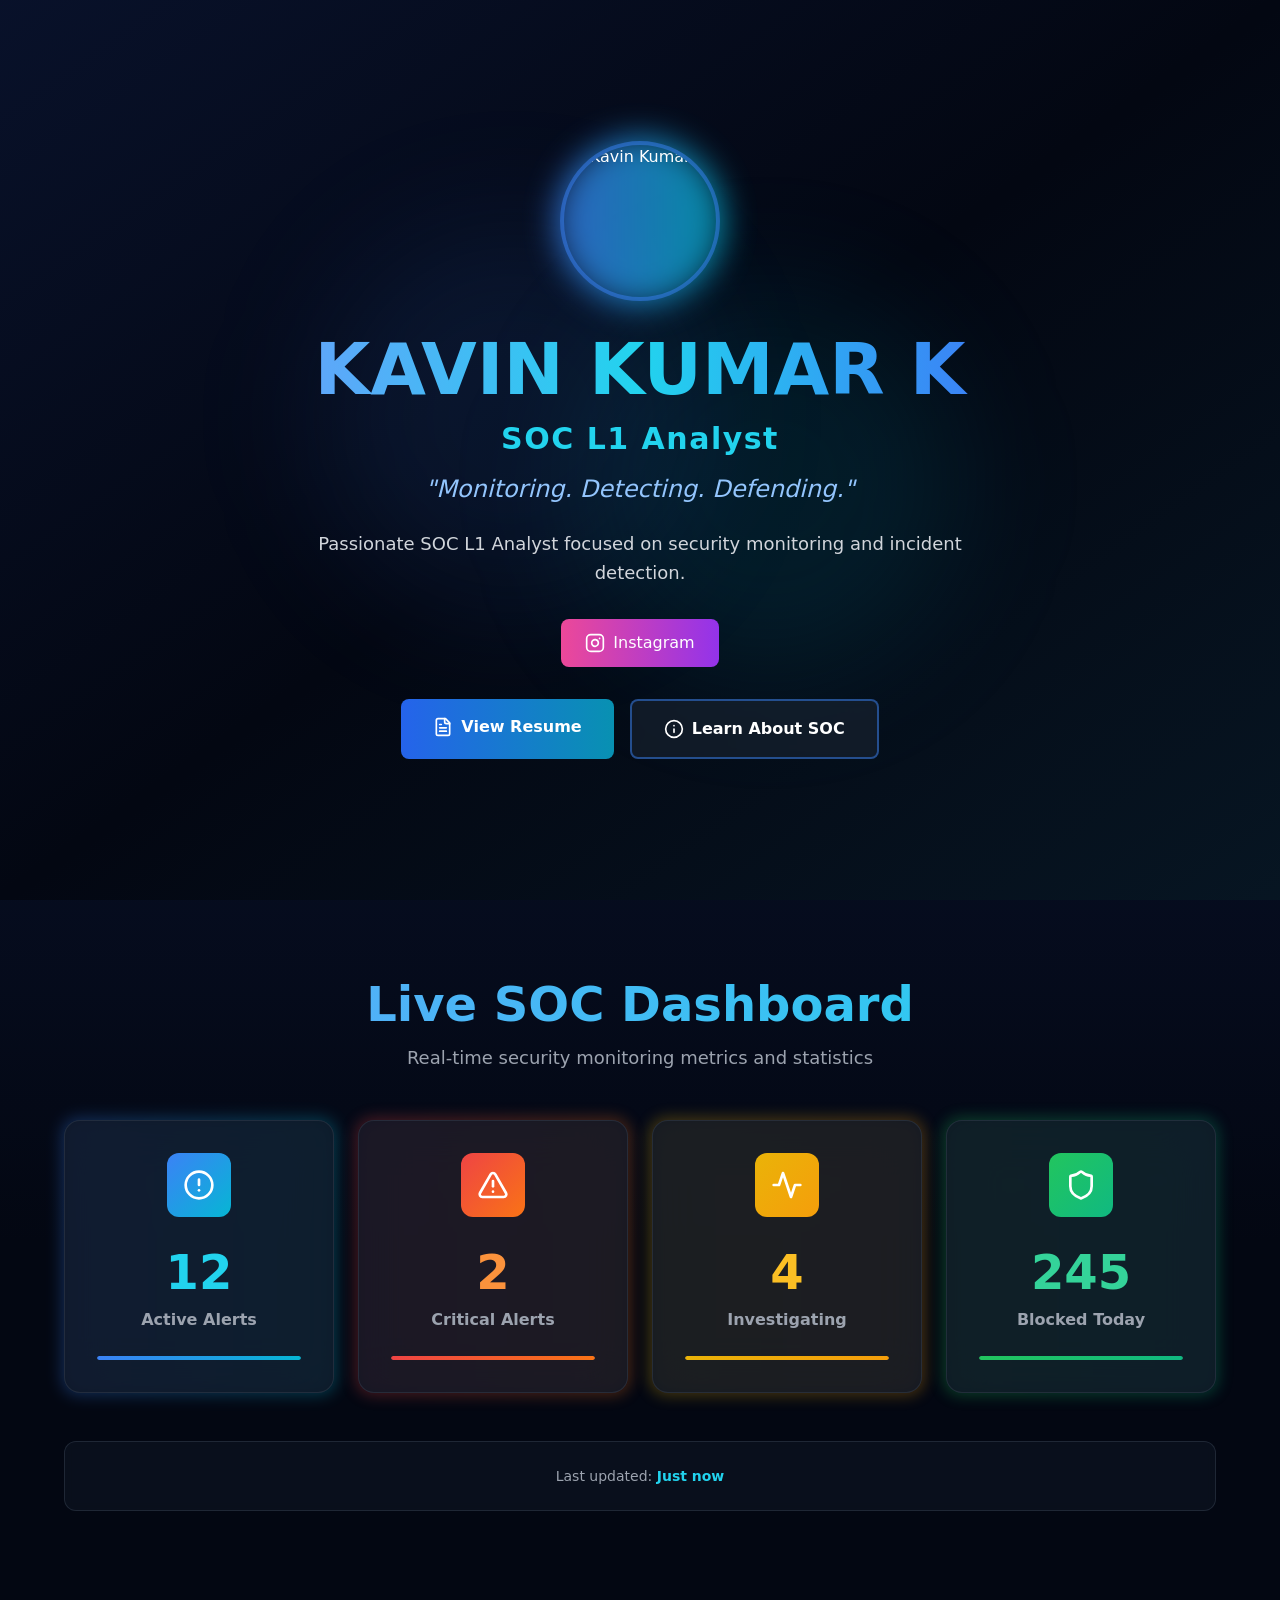
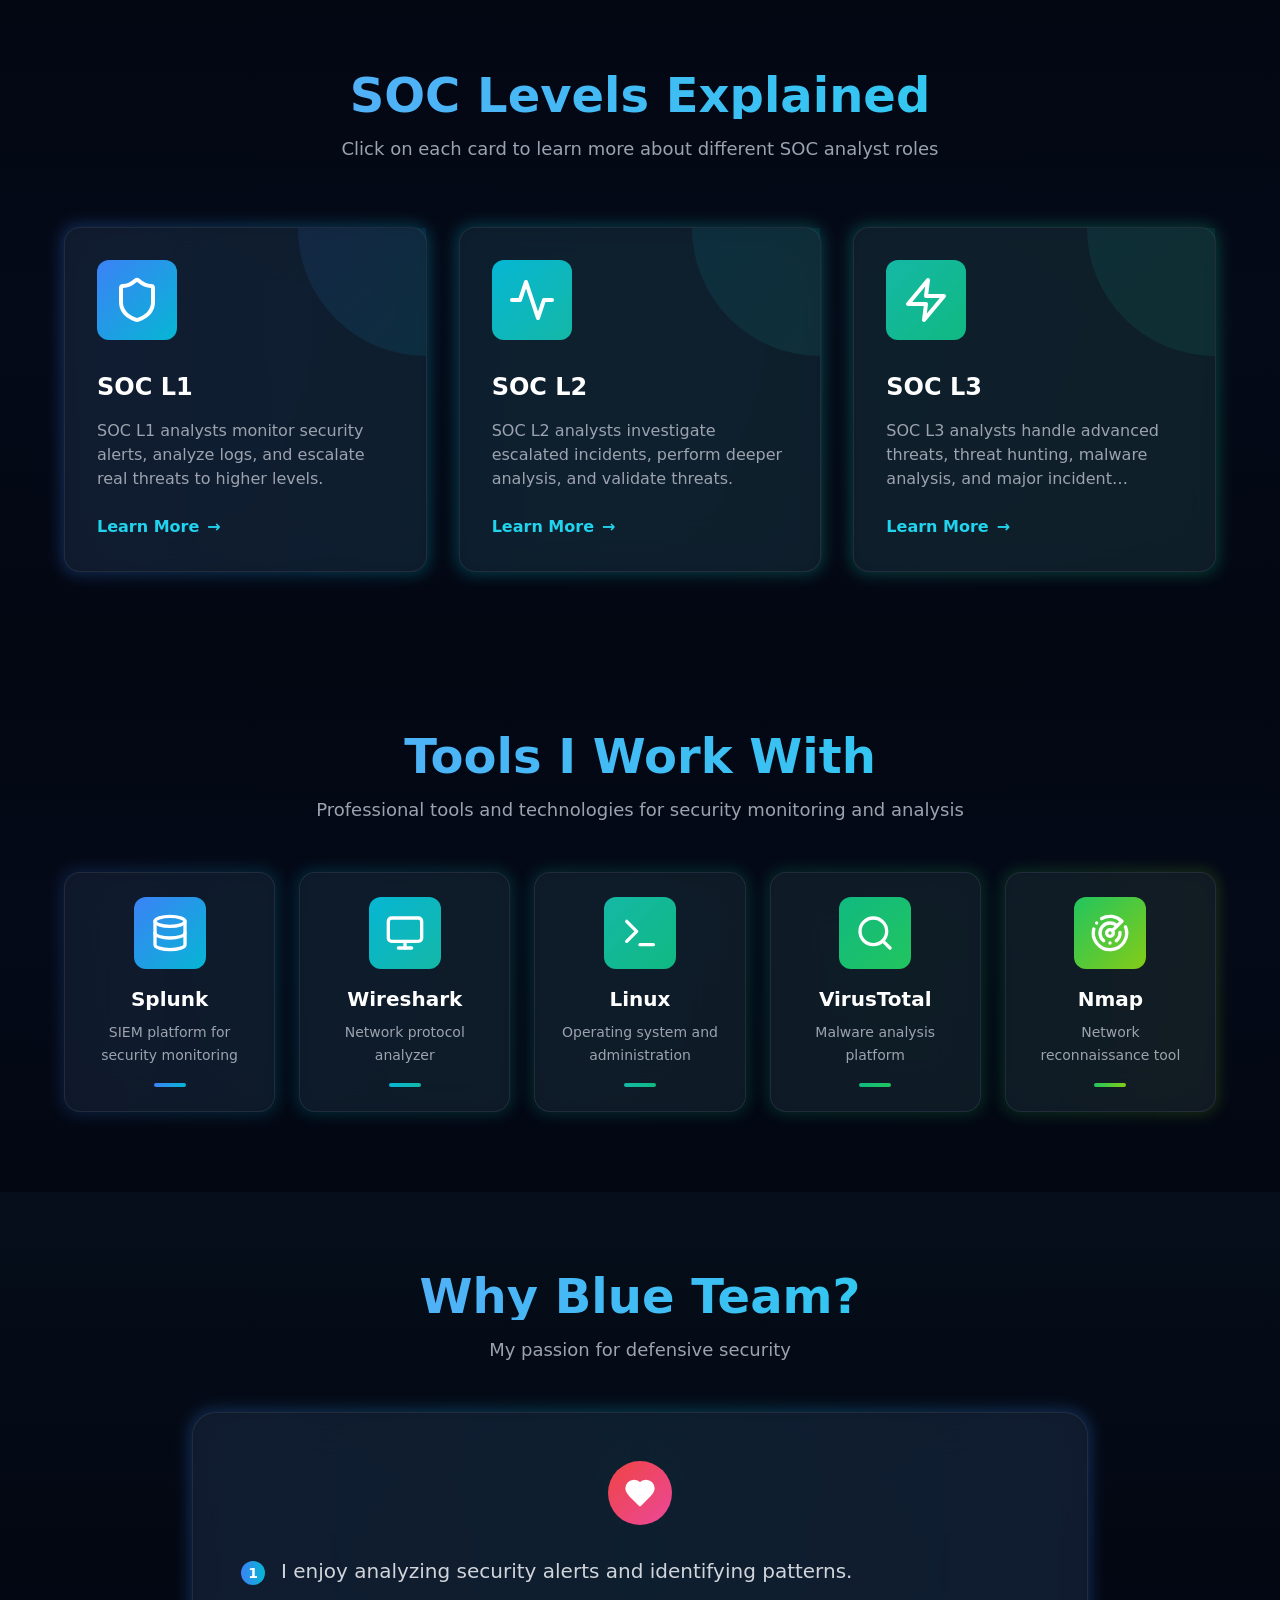
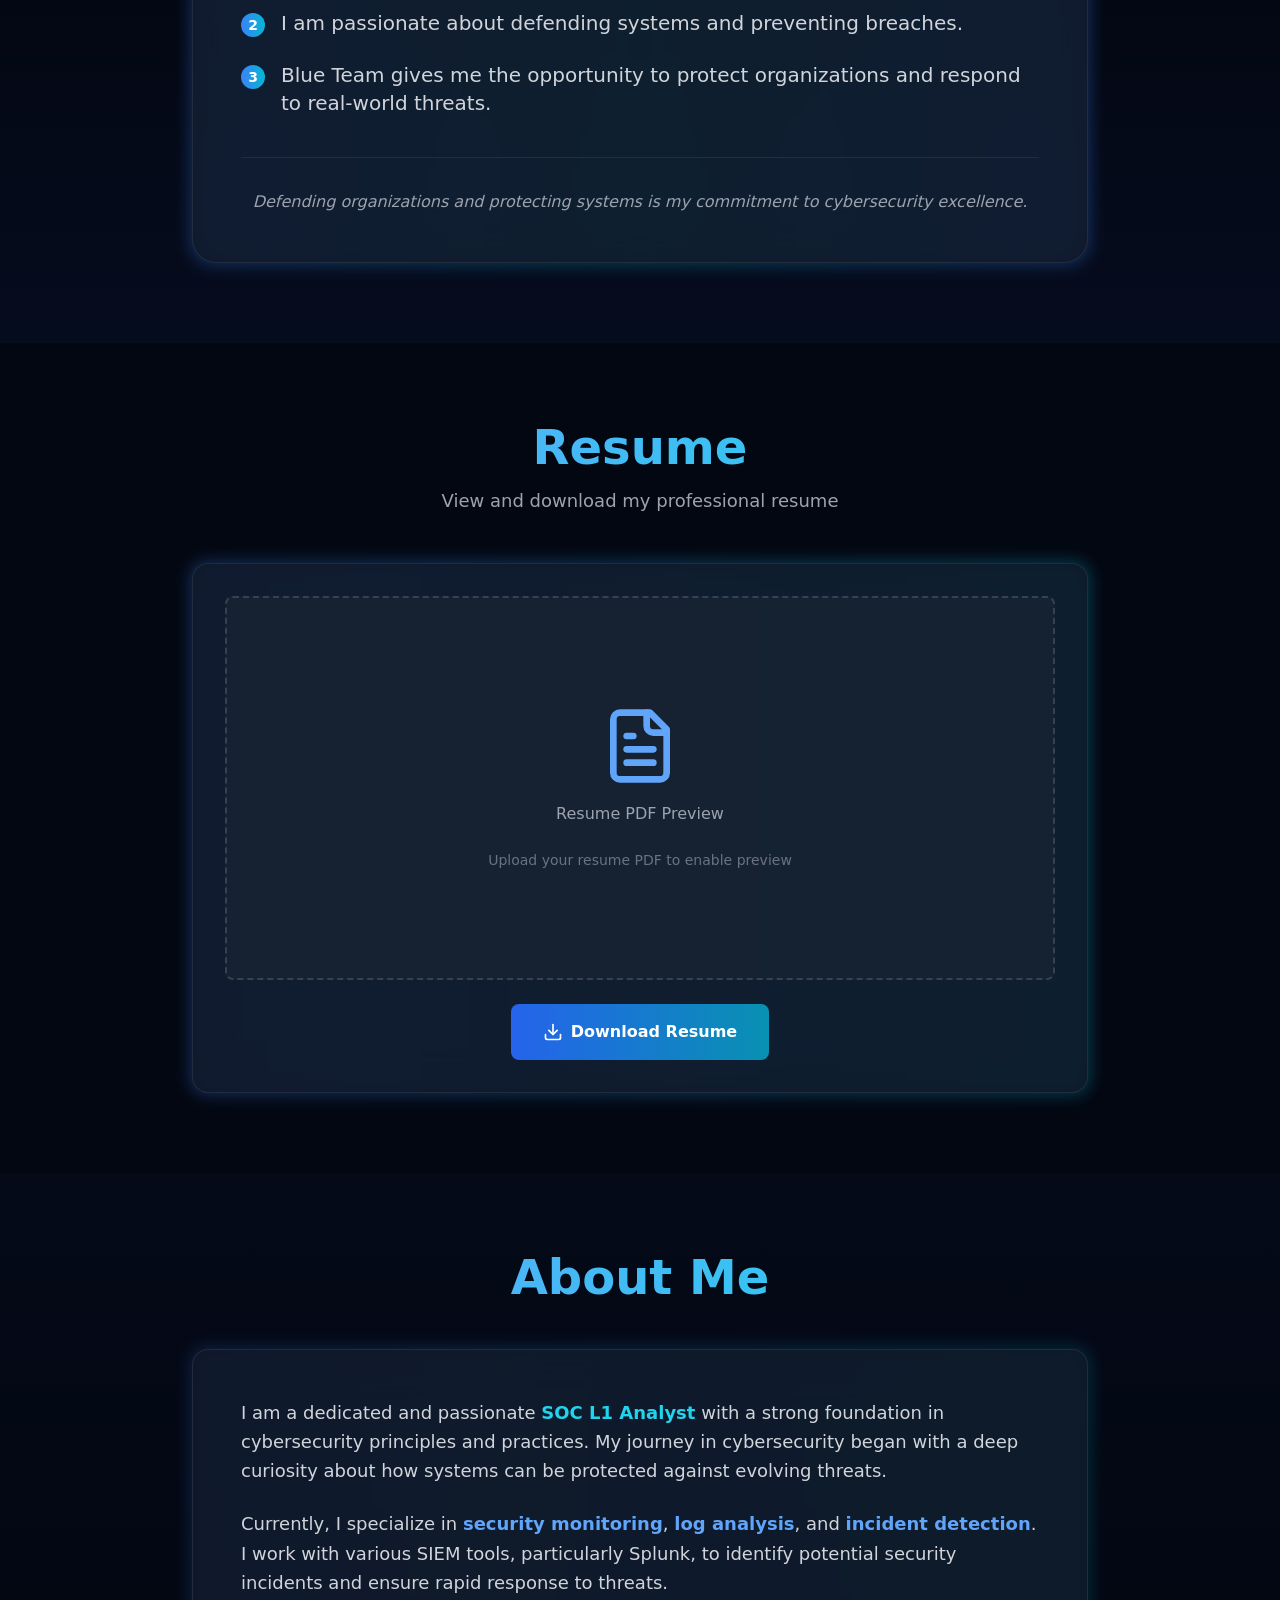
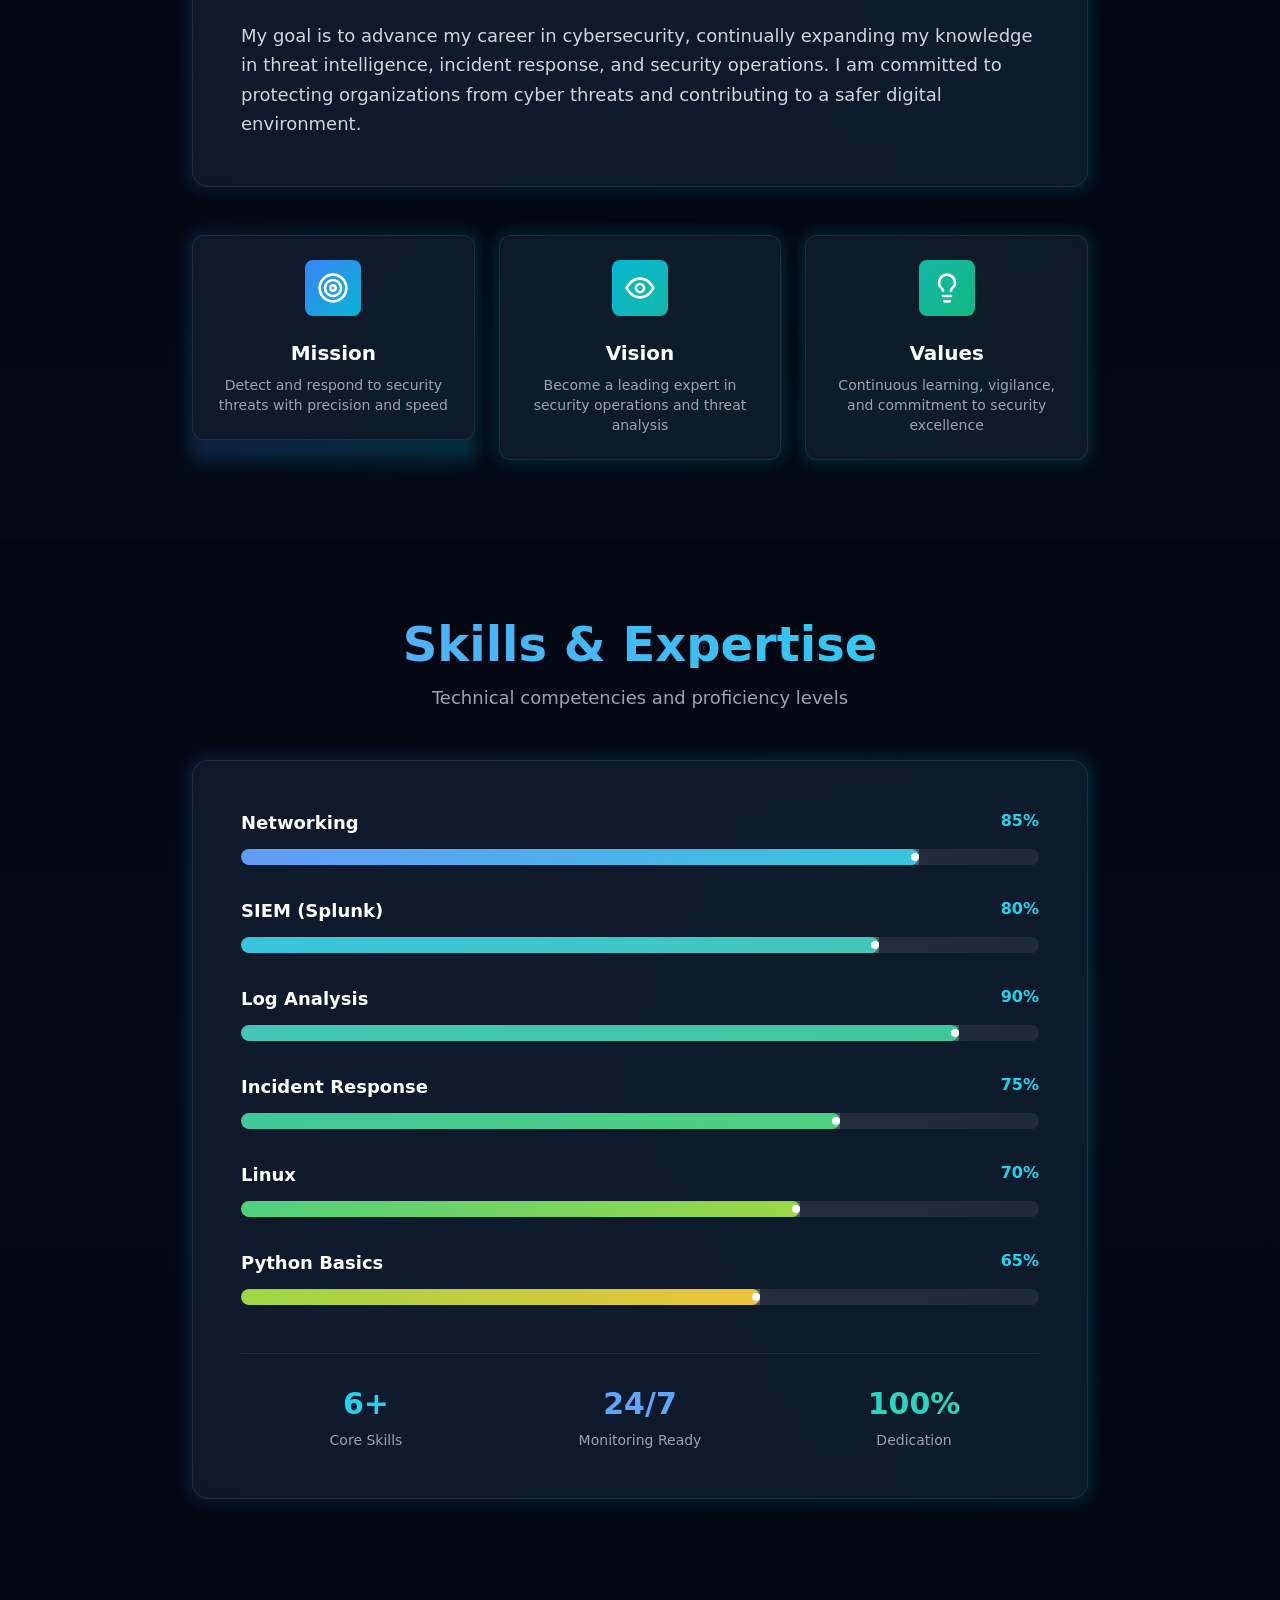
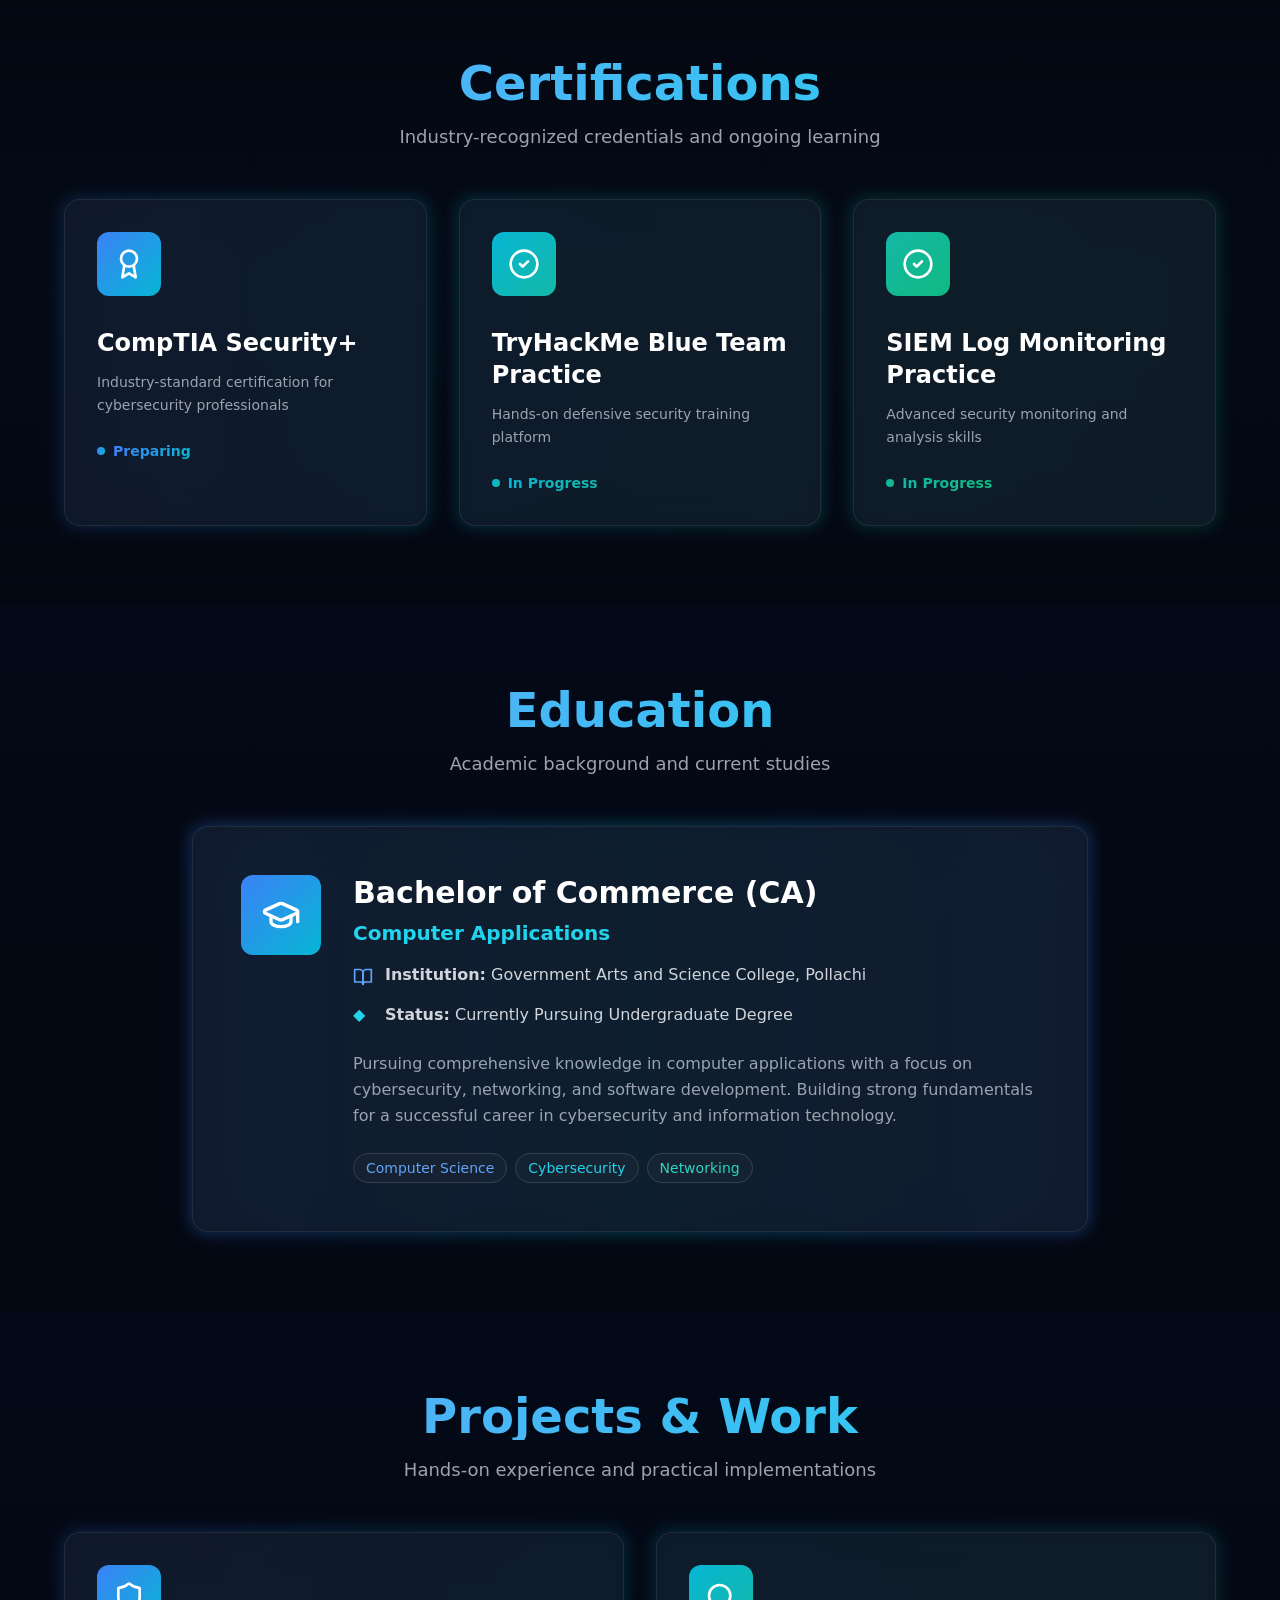
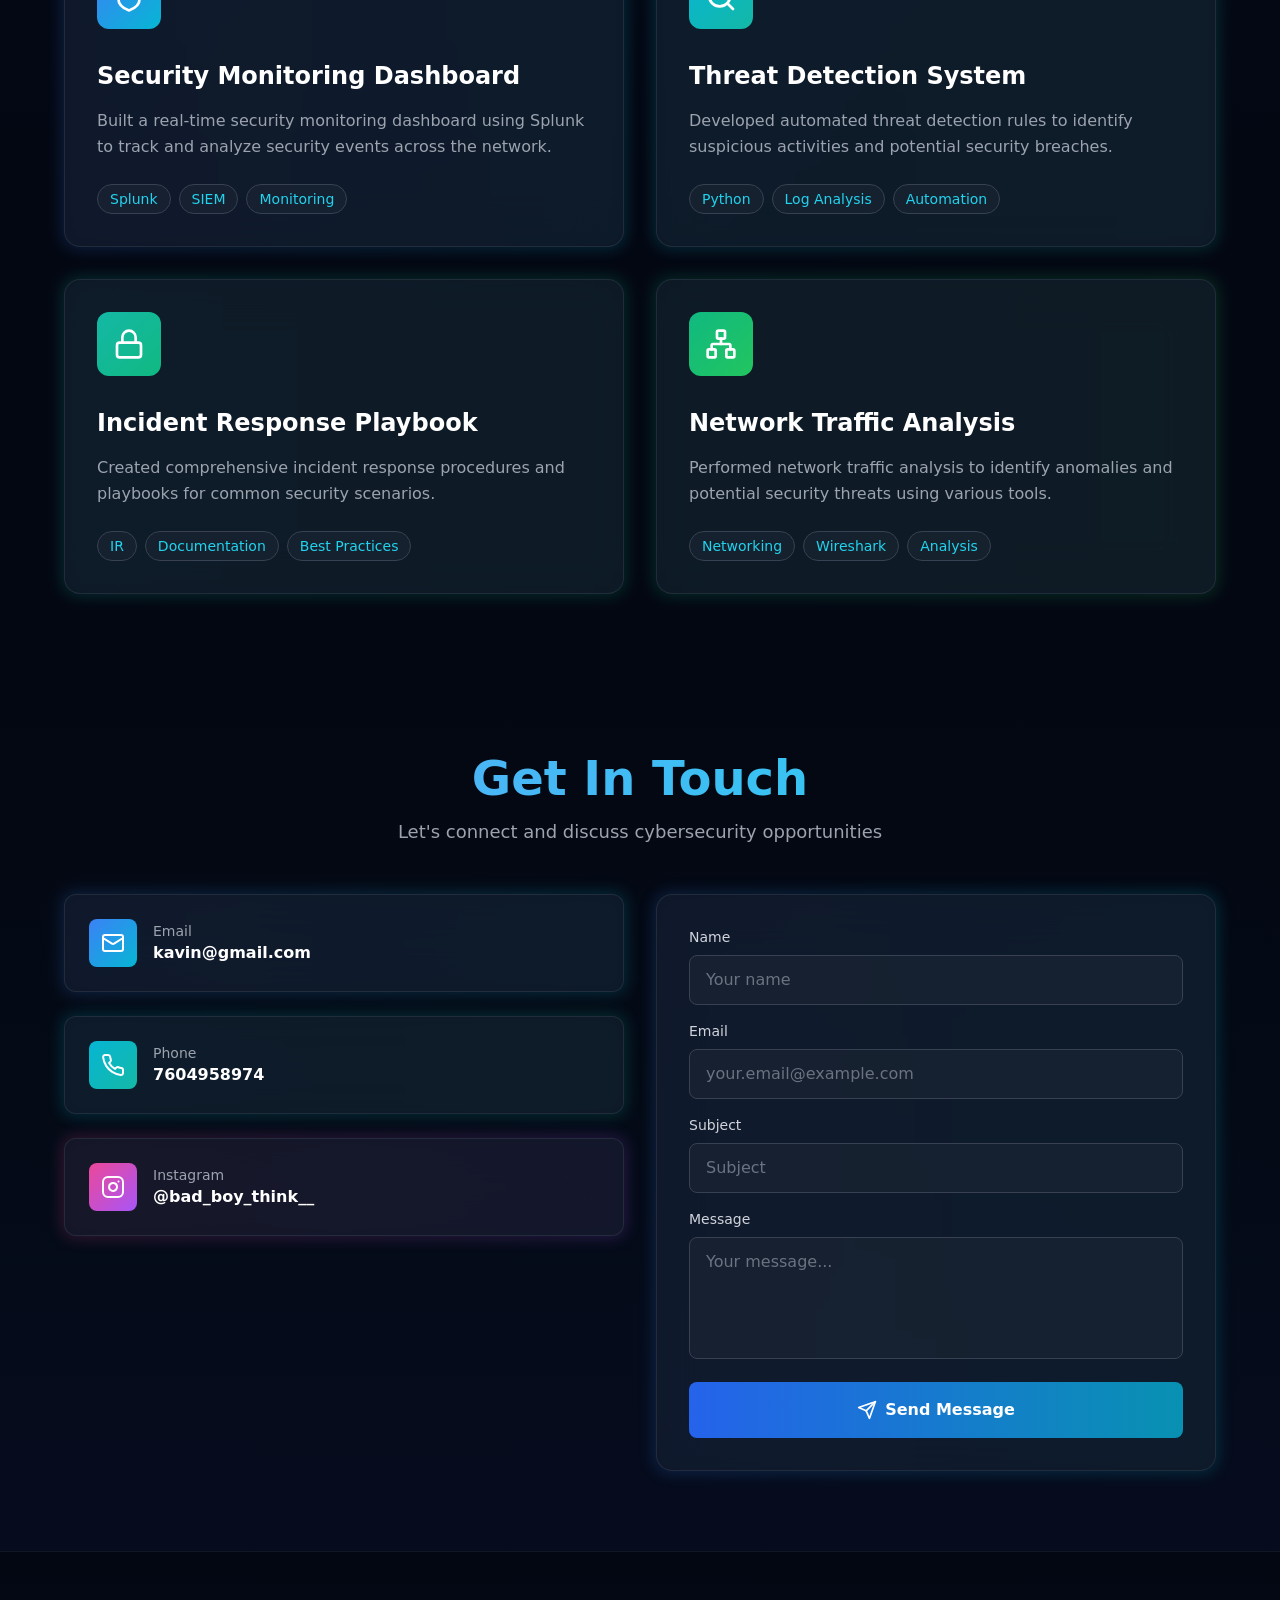
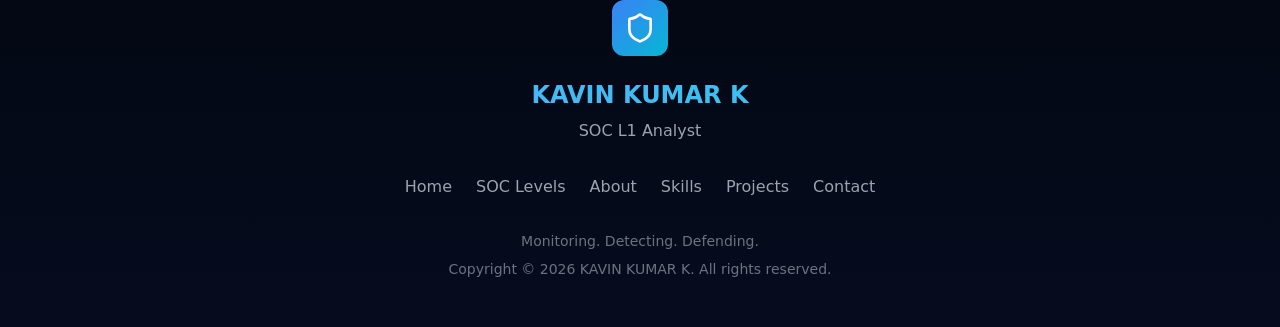
==== commit 562d8bfc: "Add files via upload" ====
--- a/index.html
+++ b/index.html
@@ -11,8 +11,8 @@
     <meta property="og:image" content="https://bolt.new/static/og_default.png" />
     <meta name="twitter:card" content="summary_large_image" />
     <meta name="twitter:image" content="https://bolt.new/static/og_default.png" />
-    <script type="module" crossorigin src="/assets/index-0uj3Wkk8.js"></script>
-    <link rel="stylesheet" crossorigin href="/assets/index-BuKuIQLU.css">
+    <script type="module" crossorigin src="/assets/index-B8AzoScN.js"></script>
+    <link rel="stylesheet" crossorigin href="/assets/index-BxjBf_qK.css">
   </head>
   <body>
     <div id="root"></div>
--- a/assets/index-BxjBf_qK.css
+++ b/assets/index-BxjBf_qK.css
@@ -0,0 +1 @@
+*,:before,:after{--tw-border-spacing-x: 0;--tw-border-spacing-y: 0;--tw-translate-x: 0;--tw-translate-y: 0;--tw-rotate: 0;--tw-skew-x: 0;--tw-skew-y: 0;--tw-scale-x: 1;--tw-scale-y: 1;--tw-pan-x: ;--tw-pan-y: ;--tw-pinch-zoom: ;--tw-scroll-snap-strictness: proximity;--tw-gradient-from-position: ;--tw-gradient-via-position: ;--tw-gradient-to-position: ;--tw-ordinal: ;--tw-slashed-zero: ;--tw-numeric-figure: ;--tw-numeric-spacing: ;--tw-numeric-fraction: ;--tw-ring-inset: ;--tw-ring-offset-width: 0px;--tw-ring-offset-color: #fff;--tw-ring-color: rgb(59 130 246 / .5);--tw-ring-offset-shadow: 0 0 #0000;--tw-ring-shadow: 0 0 #0000;--tw-shadow: 0 0 #0000;--tw-shadow-colored: 0 0 #0000;--tw-blur: ;--tw-brightness: ;--tw-contrast: ;--tw-grayscale: ;--tw-hue-rotate: ;--tw-invert: ;--tw-saturate: ;--tw-sepia: ;--tw-drop-shadow: ;--tw-backdrop-blur: ;--tw-backdrop-brightness: ;--tw-backdrop-contrast: ;--tw-backdrop-grayscale: ;--tw-backdrop-hue-rotate: ;--tw-backdrop-invert: ;--tw-backdrop-opacity: ;--tw-backdrop-saturate: ;--tw-backdrop-sepia: ;--tw-contain-size: ;--tw-contain-layout: ;--tw-contain-paint: ;--tw-contain-style: }::backdrop{--tw-border-spacing-x: 0;--tw-border-spacing-y: 0;--tw-translate-x: 0;--tw-translate-y: 0;--tw-rotate: 0;--tw-skew-x: 0;--tw-skew-y: 0;--tw-scale-x: 1;--tw-scale-y: 1;--tw-pan-x: ;--tw-pan-y: ;--tw-pinch-zoom: ;--tw-scroll-snap-strictness: proximity;--tw-gradient-from-position: ;--tw-gradient-via-position: ;--tw-gradient-to-position: ;--tw-ordinal: ;--tw-slashed-zero: ;--tw-numeric-figure: ;--tw-numeric-spacing: ;--tw-numeric-fraction: ;--tw-ring-inset: ;--tw-ring-offset-width: 0px;--tw-ring-offset-color: #fff;--tw-ring-color: rgb(59 130 246 / .5);--tw-ring-offset-shadow: 0 0 #0000;--tw-ring-shadow: 0 0 #0000;--tw-shadow: 0 0 #0000;--tw-shadow-colored: 0 0 #0000;--tw-blur: ;--tw-brightness: ;--tw-contrast: ;--tw-grayscale: ;--tw-hue-rotate: ;--tw-invert: ;--tw-saturate: ;--tw-sepia: ;--tw-drop-shadow: ;--tw-backdrop-blur: ;--tw-backdrop-brightness: ;--tw-backdrop-contrast: ;--tw-backdrop-grayscale: ;--tw-backdrop-hue-rotate: ;--tw-backdrop-invert: ;--tw-backdrop-opacity: ;--tw-backdrop-saturate: ;--tw-backdrop-sepia: ;--tw-contain-size: ;--tw-contain-layout: ;--tw-contain-paint: ;--tw-contain-style: }*,:before,:after{box-sizing:border-box;border-width:0;border-style:solid;border-color:#e5e7eb}:before,:after{--tw-content: ""}html,:host{line-height:1.5;-webkit-text-size-adjust:100%;-moz-tab-size:4;-o-tab-size:4;tab-size:4;font-family:ui-sans-serif,system-ui,sans-serif,"Apple Color Emoji","Segoe UI Emoji",Segoe UI Symbol,"Noto Color Emoji";font-feature-settings:normal;font-variation-settings:normal;-webkit-tap-highlight-color:transparent}body{margin:0;line-height:inherit}hr{height:0;color:inherit;border-top-width:1px}abbr:where([title]){-webkit-text-decoration:underline dotted;text-decoration:underline dotted}h1,h2,h3,h4,h5,h6{font-size:inherit;font-weight:inherit}a{color:inherit;text-decoration:inherit}b,strong{font-weight:bolder}code,kbd,samp,pre{font-family:ui-monospace,SFMono-Regular,Menlo,Monaco,Consolas,Liberation Mono,Courier New,monospace;font-feature-settings:normal;font-variation-settings:normal;font-size:1em}small{font-size:80%}sub,sup{font-size:75%;line-height:0;position:relative;vertical-align:baseline}sub{bottom:-.25em}sup{top:-.5em}table{text-indent:0;border-color:inherit;border-collapse:collapse}button,input,optgroup,select,textarea{font-family:inherit;font-feature-settings:inherit;font-variation-settings:inherit;font-size:100%;font-weight:inherit;line-height:inherit;letter-spacing:inherit;color:inherit;margin:0;padding:0}button,select{text-transform:none}button,input:where([type=button]),input:where([type=reset]),input:where([type=submit]){-webkit-appearance:button;background-color:transparent;background-image:none}:-moz-focusring{outline:auto}:-moz-ui-invalid{box-shadow:none}progress{vertical-align:baseline}::-webkit-inner-spin-button,::-webkit-outer-spin-button{height:auto}[type=search]{-webkit-appearance:textfield;outline-offset:-2px}::-webkit-search-decoration{-webkit-appearance:none}::-webkit-file-upload-button{-webkit-appearance:button;font:inherit}summary{display:list-item}blockquote,dl,dd,h1,h2,h3,h4,h5,h6,hr,figure,p,pre{margin:0}fieldset{margin:0;padding:0}legend{padding:0}ol,ul,menu{list-style:none;margin:0;padding:0}dialog{padding:0}textarea{resize:vertical}input::-moz-placeholder,textarea::-moz-placeholder{opacity:1;color:#9ca3af}input::placeholder,textarea::placeholder{opacity:1;color:#9ca3af}button,[role=button]{cursor:pointer}:disabled{cursor:default}img,svg,video,canvas,audio,iframe,embed,object{display:block;vertical-align:middle}img,video{max-width:100%;height:auto}[hidden]:where(:not([hidden=until-found])){display:none}html{scroll-behavior:smooth}body{-webkit-font-smoothing:antialiased;-moz-osx-font-smoothing:grayscale}.pointer-events-none{pointer-events:none}.fixed{position:fixed}.absolute{position:absolute}.relative{position:relative}.-inset-0\.5{top:-.125rem;right:-.125rem;bottom:-.125rem;left:-.125rem}.-inset-1{top:-.25rem;right:-.25rem;bottom:-.25rem;left:-.25rem}.inset-0{top:0;right:0;bottom:0;left:0}.bottom-1\/4{bottom:25%}.bottom-8{bottom:2rem}.left-1\/4{left:25%}.right-0{right:0}.right-1\/4{right:25%}.right-8{right:2rem}.top-0{top:0}.top-1\/2{top:50%}.top-1\/4{top:25%}.-z-10{z-index:-10}.z-10{z-index:10}.z-50{z-index:50}.mx-auto{margin-left:auto;margin-right:auto}.mb-12{margin-bottom:3rem}.mb-16{margin-bottom:4rem}.mb-2{margin-bottom:.5rem}.mb-3{margin-bottom:.75rem}.mb-4{margin-bottom:1rem}.mb-6{margin-bottom:1.5rem}.mb-8{margin-bottom:2rem}.mt-1{margin-top:.25rem}.mt-10{margin-top:2.5rem}.mt-12{margin-top:3rem}.mt-4{margin-top:1rem}.mt-6{margin-top:1.5rem}.mt-8{margin-top:2rem}.line-clamp-3{overflow:hidden;display:-webkit-box;-webkit-box-orient:vertical;-webkit-line-clamp:3}.block{display:block}.inline-block{display:inline-block}.flex{display:flex}.grid{display:grid}.h-1{height:.25rem}.h-10{height:2.5rem}.h-12{height:3rem}.h-2{height:.5rem}.h-20{height:5rem}.h-32{height:8rem}.h-4{height:1rem}.h-40{height:10rem}.h-5{height:1.25rem}.h-6{height:1.5rem}.h-8{height:2rem}.h-96{height:24rem}.h-full{height:100%}.min-h-96{min-height:24rem}.min-h-screen{min-height:100vh}.w-10{width:2.5rem}.w-12{width:3rem}.w-2{width:.5rem}.w-20{width:5rem}.w-32{width:8rem}.w-40{width:10rem}.w-5{width:1.25rem}.w-6{width:1.5rem}.w-8{width:2rem}.w-96{width:24rem}.w-full{width:100%}.max-w-2xl{max-width:42rem}.max-w-4xl{max-width:56rem}.max-w-6xl{max-width:72rem}.max-w-lg{max-width:32rem}.max-w-md{max-width:28rem}.flex-shrink-0{flex-shrink:0}.flex-grow{flex-grow:1}.origin-left{transform-origin:left}.-translate-y-1\/2{--tw-translate-y: -50%;transform:translate(var(--tw-translate-x),var(--tw-translate-y)) rotate(var(--tw-rotate)) skew(var(--tw-skew-x)) skewY(var(--tw-skew-y)) scaleX(var(--tw-scale-x)) scaleY(var(--tw-scale-y))}.translate-x-0{--tw-translate-x: 0px;transform:translate(var(--tw-translate-x),var(--tw-translate-y)) rotate(var(--tw-rotate)) skew(var(--tw-skew-x)) skewY(var(--tw-skew-y)) scaleX(var(--tw-scale-x)) scaleY(var(--tw-scale-y))}.translate-x-8{--tw-translate-x: 2rem;transform:translate(var(--tw-translate-x),var(--tw-translate-y)) rotate(var(--tw-rotate)) skew(var(--tw-skew-x)) skewY(var(--tw-skew-y)) scaleX(var(--tw-scale-x)) scaleY(var(--tw-scale-y))}.scale-100{--tw-scale-x: 1;--tw-scale-y: 1;transform:translate(var(--tw-translate-x),var(--tw-translate-y)) rotate(var(--tw-rotate)) skew(var(--tw-skew-x)) skewY(var(--tw-skew-y)) scaleX(var(--tw-scale-x)) scaleY(var(--tw-scale-y))}.scale-95{--tw-scale-x: .95;--tw-scale-y: .95;transform:translate(var(--tw-translate-x),var(--tw-translate-y)) rotate(var(--tw-rotate)) skew(var(--tw-skew-x)) skewY(var(--tw-skew-y)) scaleX(var(--tw-scale-x)) scaleY(var(--tw-scale-y))}.transform{transform:translate(var(--tw-translate-x),var(--tw-translate-y)) rotate(var(--tw-rotate)) skew(var(--tw-skew-x)) skewY(var(--tw-skew-y)) scaleX(var(--tw-scale-x)) scaleY(var(--tw-scale-y))}@keyframes pulse{50%{opacity:.5}}.animate-pulse{animation:pulse 2s cubic-bezier(.4,0,.6,1) infinite}.cursor-pointer{cursor:pointer}.resize-none{resize:none}.resize{resize:both}.flex-col{flex-direction:column}.flex-wrap{flex-wrap:wrap}.items-start{align-items:flex-start}.items-center{align-items:center}.justify-center{justify-content:center}.justify-between{justify-content:space-between}.gap-2{gap:.5rem}.gap-3{gap:.75rem}.gap-4{gap:1rem}.gap-6{gap:1.5rem}.gap-8{gap:2rem}.space-y-4>:not([hidden])~:not([hidden]){--tw-space-y-reverse: 0;margin-top:calc(1rem * calc(1 - var(--tw-space-y-reverse)));margin-bottom:calc(1rem * var(--tw-space-y-reverse))}.space-y-6>:not([hidden])~:not([hidden]){--tw-space-y-reverse: 0;margin-top:calc(1.5rem * calc(1 - var(--tw-space-y-reverse)));margin-bottom:calc(1.5rem * var(--tw-space-y-reverse))}.space-y-8>:not([hidden])~:not([hidden]){--tw-space-y-reverse: 0;margin-top:calc(2rem * calc(1 - var(--tw-space-y-reverse)));margin-bottom:calc(2rem * var(--tw-space-y-reverse))}.overflow-hidden{overflow:hidden}.rounded-2xl{border-radius:1rem}.rounded-3xl{border-radius:1.5rem}.rounded-full{border-radius:9999px}.rounded-lg{border-radius:.5rem}.rounded-xl{border-radius:.75rem}.rounded-bl-full{border-bottom-left-radius:9999px}.border{border-width:1px}.border-2{border-width:2px}.border-4{border-width:4px}.border-t{border-top-width:1px}.border-dashed{border-style:dashed}.border-blue-500\/50{border-color:#3b82f680}.border-gray-700{--tw-border-opacity: 1;border-color:rgb(55 65 81 / var(--tw-border-opacity, 1))}.border-gray-700\/50{border-color:#37415180}.border-gray-800\/50{border-color:#1f293780}.bg-black\/80{background-color:#000c}.bg-blue-500\/10{background-color:#3b82f61a}.bg-cyan-500\/10{background-color:#06b6d41a}.bg-gray-800{--tw-bg-opacity: 1;background-color:rgb(31 41 55 / var(--tw-bg-opacity, 1))}.bg-gray-800\/50{background-color:#1f293780}.bg-gray-900\/50{background-color:#11182780}.bg-gray-900\/80{background-color:#111827cc}.bg-gray-900\/95{background-color:#111827f2}.bg-gray-950{--tw-bg-opacity: 1;background-color:rgb(3 7 18 / var(--tw-bg-opacity, 1))}.bg-white{--tw-bg-opacity: 1;background-color:rgb(255 255 255 / var(--tw-bg-opacity, 1))}.bg-white\/20{background-color:#fff3}.bg-\[radial-gradient\(ellipse_at_center\,_var\(--tw-gradient-stops\)\)\]{background-image:radial-gradient(ellipse at center,var(--tw-gradient-stops))}.bg-\[radial-gradient\(ellipse_at_top\,_var\(--tw-gradient-stops\)\)\]{background-image:radial-gradient(ellipse at top,var(--tw-gradient-stops))}.bg-\[url\(\'data\:image\/svg\+xml\;base64\,[base64]\+PC9zdmc\+\'\)\]{background-image:url([data-uri])}.bg-gradient-to-b{background-image:linear-gradient(to bottom,var(--tw-gradient-stops))}.bg-gradient-to-br{background-image:linear-gradient(to bottom right,var(--tw-gradient-stops))}.bg-gradient-to-r{background-image:linear-gradient(to right,var(--tw-gradient-stops))}.bg-gradient-to-t{background-image:linear-gradient(to top,var(--tw-gradient-stops))}.from-blue-400{--tw-gradient-from: #60a5fa var(--tw-gradient-from-position);--tw-gradient-to: rgb(96 165 250 / 0) var(--tw-gradient-to-position);--tw-gradient-stops: var(--tw-gradient-from), var(--tw-gradient-to)}.from-blue-500{--tw-gradient-from: #3b82f6 var(--tw-gradient-from-position);--tw-gradient-to: rgb(59 130 246 / 0) var(--tw-gradient-to-position);--tw-gradient-stops: var(--tw-gradient-from), var(--tw-gradient-to)}.from-blue-500\/20{--tw-gradient-from: rgb(59 130 246 / .2) var(--tw-gradient-from-position);--tw-gradient-to: rgb(59 130 246 / 0) var(--tw-gradient-to-position);--tw-gradient-stops: var(--tw-gradient-from), var(--tw-gradient-to)}.from-blue-600{--tw-gradient-from: #2563eb var(--tw-gradient-from-position);--tw-gradient-to: rgb(37 99 235 / 0) var(--tw-gradient-to-position);--tw-gradient-stops: var(--tw-gradient-from), var(--tw-gradient-to)}.from-blue-600\/20{--tw-gradient-from: rgb(37 99 235 / .2) var(--tw-gradient-from-position);--tw-gradient-to: rgb(37 99 235 / 0) var(--tw-gradient-to-position);--tw-gradient-stops: var(--tw-gradient-from), var(--tw-gradient-to)}.from-blue-900{--tw-gradient-from: #1e3a8a var(--tw-gradient-from-position);--tw-gradient-to: rgb(30 58 138 / 0) var(--tw-gradient-to-position);--tw-gradient-stops: var(--tw-gradient-from), var(--tw-gradient-to)}.from-blue-900\/10{--tw-gradient-from: rgb(30 58 138 / .1) var(--tw-gradient-from-position);--tw-gradient-to: rgb(30 58 138 / 0) var(--tw-gradient-to-position);--tw-gradient-stops: var(--tw-gradient-from), var(--tw-gradient-to)}.from-blue-900\/20{--tw-gradient-from: rgb(30 58 138 / .2) var(--tw-gradient-from-position);--tw-gradient-to: rgb(30 58 138 / 0) var(--tw-gradient-to-position);--tw-gradient-stops: var(--tw-gradient-from), var(--tw-gradient-to)}.from-blue-900\/5{--tw-gradient-from: rgb(30 58 138 / .05) var(--tw-gradient-from-position);--tw-gradient-to: rgb(30 58 138 / 0) var(--tw-gradient-to-position);--tw-gradient-stops: var(--tw-gradient-from), var(--tw-gradient-to)}.from-cyan-500{--tw-gradient-from: #06b6d4 var(--tw-gradient-from-position);--tw-gradient-to: rgb(6 182 212 / 0) var(--tw-gradient-to-position);--tw-gradient-stops: var(--tw-gradient-from), var(--tw-gradient-to)}.from-cyan-500\/20{--tw-gradient-from: rgb(6 182 212 / .2) var(--tw-gradient-from-position);--tw-gradient-to: rgb(6 182 212 / 0) var(--tw-gradient-to-position);--tw-gradient-stops: var(--tw-gradient-from), var(--tw-gradient-to)}.from-cyan-600{--tw-gradient-from: #0891b2 var(--tw-gradient-from-position);--tw-gradient-to: rgb(8 145 178 / 0) var(--tw-gradient-to-position);--tw-gradient-stops: var(--tw-gradient-from), var(--tw-gradient-to)}.from-cyan-900\/10{--tw-gradient-from: rgb(22 78 99 / .1) var(--tw-gradient-from-position);--tw-gradient-to: rgb(22 78 99 / 0) var(--tw-gradient-to-position);--tw-gradient-stops: var(--tw-gradient-from), var(--tw-gradient-to)}.from-emerald-500{--tw-gradient-from: #10b981 var(--tw-gradient-from-position);--tw-gradient-to: rgb(16 185 129 / 0) var(--tw-gradient-to-position);--tw-gradient-stops: var(--tw-gradient-from), var(--tw-gradient-to)}.from-gray-700\/50{--tw-gradient-from: rgb(55 65 81 / .5) var(--tw-gradient-from-position);--tw-gradient-to: rgb(55 65 81 / 0) var(--tw-gradient-to-position);--tw-gradient-stops: var(--tw-gradient-from), var(--tw-gradient-to)}.from-green-500{--tw-gradient-from: #22c55e var(--tw-gradient-from-position);--tw-gradient-to: rgb(34 197 94 / 0) var(--tw-gradient-to-position);--tw-gradient-stops: var(--tw-gradient-from), var(--tw-gradient-to)}.from-lime-500{--tw-gradient-from: #84cc16 var(--tw-gradient-from-position);--tw-gradient-to: rgb(132 204 22 / 0) var(--tw-gradient-to-position);--tw-gradient-stops: var(--tw-gradient-from), var(--tw-gradient-to)}.from-pink-500{--tw-gradient-from: #ec4899 var(--tw-gradient-from-position);--tw-gradient-to: rgb(236 72 153 / 0) var(--tw-gradient-to-position);--tw-gradient-stops: var(--tw-gradient-from), var(--tw-gradient-to)}.from-red-500{--tw-gradient-from: #ef4444 var(--tw-gradient-from-position);--tw-gradient-to: rgb(239 68 68 / 0) var(--tw-gradient-to-position);--tw-gradient-stops: var(--tw-gradient-from), var(--tw-gradient-to)}.from-teal-500{--tw-gradient-from: #14b8a6 var(--tw-gradient-from-position);--tw-gradient-to: rgb(20 184 166 / 0) var(--tw-gradient-to-position);--tw-gradient-stops: var(--tw-gradient-from), var(--tw-gradient-to)}.from-teal-500\/20{--tw-gradient-from: rgb(20 184 166 / .2) var(--tw-gradient-from-position);--tw-gradient-to: rgb(20 184 166 / 0) var(--tw-gradient-to-position);--tw-gradient-stops: var(--tw-gradient-from), var(--tw-gradient-to)}.from-transparent{--tw-gradient-from: transparent var(--tw-gradient-from-position);--tw-gradient-to: rgb(0 0 0 / 0) var(--tw-gradient-to-position);--tw-gradient-stops: var(--tw-gradient-from), var(--tw-gradient-to)}.from-yellow-500{--tw-gradient-from: #eab308 var(--tw-gradient-from-position);--tw-gradient-to: rgb(234 179 8 / 0) var(--tw-gradient-to-position);--tw-gradient-stops: var(--tw-gradient-from), var(--tw-gradient-to)}.via-blue-900\/5{--tw-gradient-to: rgb(30 58 138 / 0) var(--tw-gradient-to-position);--tw-gradient-stops: var(--tw-gradient-from), rgb(30 58 138 / .05) var(--tw-gradient-via-position), var(--tw-gradient-to)}.via-cyan-400{--tw-gradient-to: rgb(34 211 238 / 0) var(--tw-gradient-to-position);--tw-gradient-stops: var(--tw-gradient-from), #22d3ee var(--tw-gradient-via-position), var(--tw-gradient-to)}.via-cyan-500{--tw-gradient-to: rgb(6 182 212 / 0) var(--tw-gradient-to-position);--tw-gradient-stops: var(--tw-gradient-from), #06b6d4 var(--tw-gradient-via-position), var(--tw-gradient-to)}.via-cyan-900\/5{--tw-gradient-to: rgb(22 78 99 / 0) var(--tw-gradient-to-position);--tw-gradient-stops: var(--tw-gradient-from), rgb(22 78 99 / .05) var(--tw-gradient-via-position), var(--tw-gradient-to)}.via-gray-800{--tw-gradient-to: rgb(31 41 55 / 0) var(--tw-gradient-to-position);--tw-gradient-stops: var(--tw-gradient-from), #1f2937 var(--tw-gradient-via-position), var(--tw-gradient-to)}.via-gray-950{--tw-gradient-to: rgb(3 7 18 / 0) var(--tw-gradient-to-position);--tw-gradient-stops: var(--tw-gradient-from), #030712 var(--tw-gradient-via-position), var(--tw-gradient-to)}.via-transparent{--tw-gradient-to: rgb(0 0 0 / 0) var(--tw-gradient-to-position);--tw-gradient-stops: var(--tw-gradient-from), transparent var(--tw-gradient-via-position), var(--tw-gradient-to)}.to-amber-500{--tw-gradient-to: #f59e0b var(--tw-gradient-to-position)}.to-blue-500{--tw-gradient-to: #3b82f6 var(--tw-gradient-to-position)}.to-blue-600{--tw-gradient-to: #2563eb var(--tw-gradient-to-position)}.to-blue-900\/10{--tw-gradient-to: rgb(30 58 138 / .1) var(--tw-gradient-to-position)}.to-cyan-400{--tw-gradient-to: #22d3ee var(--tw-gradient-to-position)}.to-cyan-500{--tw-gradient-to: #06b6d4 var(--tw-gradient-to-position)}.to-cyan-500\/20{--tw-gradient-to: rgb(6 182 212 / .2) var(--tw-gradient-to-position)}.to-cyan-600{--tw-gradient-to: #0891b2 var(--tw-gradient-to-position)}.to-cyan-600\/20{--tw-gradient-to: rgb(8 145 178 / .2) var(--tw-gradient-to-position)}.to-cyan-900\/20{--tw-gradient-to: rgb(22 78 99 / .2) var(--tw-gradient-to-position)}.to-cyan-900\/5{--tw-gradient-to: rgb(22 78 99 / .05) var(--tw-gradient-to-position)}.to-emerald-500{--tw-gradient-to: #10b981 var(--tw-gradient-to-position)}.to-emerald-500\/20{--tw-gradient-to: rgb(16 185 129 / .2) var(--tw-gradient-to-position)}.to-gray-800\/50{--tw-gradient-to: rgb(31 41 55 / .5) var(--tw-gradient-to-position)}.to-gray-900{--tw-gradient-to: #111827 var(--tw-gradient-to-position)}.to-gray-950{--tw-gradient-to: #030712 var(--tw-gradient-to-position)}.to-green-500{--tw-gradient-to: #22c55e var(--tw-gradient-to-position)}.to-lime-500{--tw-gradient-to: #84cc16 var(--tw-gradient-to-position)}.to-orange-500{--tw-gradient-to: #f97316 var(--tw-gradient-to-position)}.to-pink-500{--tw-gradient-to: #ec4899 var(--tw-gradient-to-position)}.to-purple-500{--tw-gradient-to: #a855f7 var(--tw-gradient-to-position)}.to-purple-600{--tw-gradient-to: #9333ea var(--tw-gradient-to-position)}.to-teal-500{--tw-gradient-to: #14b8a6 var(--tw-gradient-to-position)}.to-teal-500\/20{--tw-gradient-to: rgb(20 184 166 / .2) var(--tw-gradient-to-position)}.to-transparent{--tw-gradient-to: transparent var(--tw-gradient-to-position)}.to-yellow-500{--tw-gradient-to: #eab308 var(--tw-gradient-to-position)}.bg-clip-text{-webkit-background-clip:text;background-clip:text}.fill-white{fill:#fff}.object-cover{-o-object-fit:cover;object-fit:cover}.p-12{padding:3rem}.p-2{padding:.5rem}.p-3{padding:.75rem}.p-4{padding:1rem}.p-6{padding:1.5rem}.p-8{padding:2rem}.px-3{padding-left:.75rem;padding-right:.75rem}.px-4{padding-left:1rem;padding-right:1rem}.px-6{padding-left:1.5rem;padding-right:1.5rem}.px-8{padding-left:2rem;padding-right:2rem}.py-1{padding-top:.25rem;padding-bottom:.25rem}.py-12{padding-top:3rem;padding-bottom:3rem}.py-20{padding-top:5rem;padding-bottom:5rem}.py-3{padding-top:.75rem;padding-bottom:.75rem}.py-4{padding-top:1rem;padding-bottom:1rem}.pt-8{padding-top:2rem}.text-center{text-align:center}.font-mono{font-family:ui-monospace,SFMono-Regular,Menlo,Monaco,Consolas,Liberation Mono,Courier New,monospace}.text-2xl{font-size:1.5rem;line-height:2rem}.text-3xl{font-size:1.875rem;line-height:2.25rem}.text-4xl{font-size:2.25rem;line-height:2.5rem}.text-5xl{font-size:3rem;line-height:1}.text-6xl{font-size:3.75rem;line-height:1}.text-lg{font-size:1.125rem;line-height:1.75rem}.text-sm{font-size:.875rem;line-height:1.25rem}.text-xl{font-size:1.25rem;line-height:1.75rem}.font-bold{font-weight:700}.font-light{font-weight:300}.font-medium{font-weight:500}.font-semibold{font-weight:600}.italic{font-style:italic}.leading-relaxed{line-height:1.625}.tracking-wider{letter-spacing:.05em}.text-amber-400{--tw-text-opacity: 1;color:rgb(251 191 36 / var(--tw-text-opacity, 1))}.text-blue-300{--tw-text-opacity: 1;color:rgb(147 197 253 / var(--tw-text-opacity, 1))}.text-blue-400{--tw-text-opacity: 1;color:rgb(96 165 250 / var(--tw-text-opacity, 1))}.text-cyan-400{--tw-text-opacity: 1;color:rgb(34 211 238 / var(--tw-text-opacity, 1))}.text-emerald-400{--tw-text-opacity: 1;color:rgb(52 211 153 / var(--tw-text-opacity, 1))}.text-gray-300{--tw-text-opacity: 1;color:rgb(209 213 219 / var(--tw-text-opacity, 1))}.text-gray-400{--tw-text-opacity: 1;color:rgb(156 163 175 / var(--tw-text-opacity, 1))}.text-gray-500{--tw-text-opacity: 1;color:rgb(107 114 128 / var(--tw-text-opacity, 1))}.text-orange-400{--tw-text-opacity: 1;color:rgb(251 146 60 / var(--tw-text-opacity, 1))}.text-teal-400{--tw-text-opacity: 1;color:rgb(45 212 191 / var(--tw-text-opacity, 1))}.text-transparent{color:transparent}.text-white{--tw-text-opacity: 1;color:rgb(255 255 255 / var(--tw-text-opacity, 1))}.placeholder-gray-500::-moz-placeholder{--tw-placeholder-opacity: 1;color:rgb(107 114 128 / var(--tw-placeholder-opacity, 1))}.placeholder-gray-500::placeholder{--tw-placeholder-opacity: 1;color:rgb(107 114 128 / var(--tw-placeholder-opacity, 1))}.opacity-0{opacity:0}.opacity-100{opacity:1}.opacity-20{opacity:.2}.opacity-30{opacity:.3}.opacity-40{opacity:.4}.opacity-50{opacity:.5}.opacity-75{opacity:.75}.shadow-lg{--tw-shadow: 0 10px 15px -3px rgb(0 0 0 / .1), 0 4px 6px -4px rgb(0 0 0 / .1);--tw-shadow-colored: 0 10px 15px -3px var(--tw-shadow-color), 0 4px 6px -4px var(--tw-shadow-color);box-shadow:var(--tw-ring-offset-shadow, 0 0 #0000),var(--tw-ring-shadow, 0 0 #0000),var(--tw-shadow)}.shadow-cyan-500\/50{--tw-shadow-color: rgb(6 182 212 / .5);--tw-shadow: var(--tw-shadow-colored)}.shadow-white\/50{--tw-shadow-color: rgb(255 255 255 / .5);--tw-shadow: var(--tw-shadow-colored)}.blur{--tw-blur: blur(8px);filter:var(--tw-blur) var(--tw-brightness) var(--tw-contrast) var(--tw-grayscale) var(--tw-hue-rotate) var(--tw-invert) var(--tw-saturate) var(--tw-sepia) var(--tw-drop-shadow)}.blur-3xl{--tw-blur: blur(64px);filter:var(--tw-blur) var(--tw-brightness) var(--tw-contrast) var(--tw-grayscale) var(--tw-hue-rotate) var(--tw-invert) var(--tw-saturate) var(--tw-sepia) var(--tw-drop-shadow)}.blur-lg{--tw-blur: blur(16px);filter:var(--tw-blur) var(--tw-brightness) var(--tw-contrast) var(--tw-grayscale) var(--tw-hue-rotate) var(--tw-invert) var(--tw-saturate) var(--tw-sepia) var(--tw-drop-shadow)}.backdrop-blur-sm{--tw-backdrop-blur: blur(4px);-webkit-backdrop-filter:var(--tw-backdrop-blur) var(--tw-backdrop-brightness) var(--tw-backdrop-contrast) var(--tw-backdrop-grayscale) var(--tw-backdrop-hue-rotate) var(--tw-backdrop-invert) var(--tw-backdrop-opacity) var(--tw-backdrop-saturate) var(--tw-backdrop-sepia);backdrop-filter:var(--tw-backdrop-blur) var(--tw-backdrop-brightness) var(--tw-backdrop-contrast) var(--tw-backdrop-grayscale) var(--tw-backdrop-hue-rotate) var(--tw-backdrop-invert) var(--tw-backdrop-opacity) var(--tw-backdrop-saturate) var(--tw-backdrop-sepia)}.backdrop-blur-xl{--tw-backdrop-blur: blur(24px);-webkit-backdrop-filter:var(--tw-backdrop-blur) var(--tw-backdrop-brightness) var(--tw-backdrop-contrast) var(--tw-backdrop-grayscale) var(--tw-backdrop-hue-rotate) var(--tw-backdrop-invert) var(--tw-backdrop-opacity) var(--tw-backdrop-saturate) var(--tw-backdrop-sepia);backdrop-filter:var(--tw-backdrop-blur) var(--tw-backdrop-brightness) var(--tw-backdrop-contrast) var(--tw-backdrop-grayscale) var(--tw-backdrop-hue-rotate) var(--tw-backdrop-invert) var(--tw-backdrop-opacity) var(--tw-backdrop-saturate) var(--tw-backdrop-sepia)}.transition{transition-property:color,background-color,border-color,text-decoration-color,fill,stroke,opacity,box-shadow,transform,filter,-webkit-backdrop-filter;transition-property:color,background-color,border-color,text-decoration-color,fill,stroke,opacity,box-shadow,transform,filter,backdrop-filter;transition-property:color,background-color,border-color,text-decoration-color,fill,stroke,opacity,box-shadow,transform,filter,backdrop-filter,-webkit-backdrop-filter;transition-timing-function:cubic-bezier(.4,0,.2,1);transition-duration:.15s}.transition-all{transition-property:all;transition-timing-function:cubic-bezier(.4,0,.2,1);transition-duration:.15s}.transition-colors{transition-property:color,background-color,border-color,text-decoration-color,fill,stroke;transition-timing-function:cubic-bezier(.4,0,.2,1);transition-duration:.15s}.transition-opacity{transition-property:opacity;transition-timing-function:cubic-bezier(.4,0,.2,1);transition-duration:.15s}.transition-transform{transition-property:transform;transition-timing-function:cubic-bezier(.4,0,.2,1);transition-duration:.15s}.delay-1000{transition-delay:1s}.duration-1000{transition-duration:1s}.duration-300{transition-duration:.3s}.duration-500{transition-duration:.5s}.duration-700{transition-duration:.7s}.ease-out{transition-timing-function:cubic-bezier(0,0,.2,1)}@keyframes fade-in{0%{opacity:0;transform:translateY(20px)}to{opacity:1;transform:translateY(0)}}@keyframes scale-in{0%{opacity:0;transform:scale(.9)}to{opacity:1;transform:scale(1)}}.animate-fade-in{animation:fade-in .8s ease-out}.animate-scale-in{animation:scale-in .3s ease-out}.hover\:scale-105:hover{--tw-scale-x: 1.05;--tw-scale-y: 1.05;transform:translate(var(--tw-translate-x),var(--tw-translate-y)) rotate(var(--tw-rotate)) skew(var(--tw-skew-x)) skewY(var(--tw-skew-y)) scaleX(var(--tw-scale-x)) scaleY(var(--tw-scale-y))}.hover\:bg-gray-800\/50:hover{background-color:#1f293780}.hover\:text-cyan-400:hover{--tw-text-opacity: 1;color:rgb(34 211 238 / var(--tw-text-opacity, 1))}.hover\:text-pink-400:hover{--tw-text-opacity: 1;color:rgb(244 114 182 / var(--tw-text-opacity, 1))}.hover\:text-white:hover{--tw-text-opacity: 1;color:rgb(255 255 255 / var(--tw-text-opacity, 1))}.hover\:shadow-lg:hover{--tw-shadow: 0 10px 15px -3px rgb(0 0 0 / .1), 0 4px 6px -4px rgb(0 0 0 / .1);--tw-shadow-colored: 0 10px 15px -3px var(--tw-shadow-color), 0 4px 6px -4px var(--tw-shadow-color);box-shadow:var(--tw-ring-offset-shadow, 0 0 #0000),var(--tw-ring-shadow, 0 0 #0000),var(--tw-shadow)}.hover\:shadow-blue-500\/50:hover{--tw-shadow-color: rgb(59 130 246 / .5);--tw-shadow: var(--tw-shadow-colored)}.hover\:shadow-cyan-500\/50:hover{--tw-shadow-color: rgb(6 182 212 / .5);--tw-shadow: var(--tw-shadow-colored)}.hover\:shadow-pink-500\/50:hover{--tw-shadow-color: rgb(236 72 153 / .5);--tw-shadow: var(--tw-shadow-colored)}.focus\:border-cyan-500:focus{--tw-border-opacity: 1;border-color:rgb(6 182 212 / var(--tw-border-opacity, 1))}.focus\:outline-none:focus{outline:2px solid transparent;outline-offset:2px}.focus\:ring-1:focus{--tw-ring-offset-shadow: var(--tw-ring-inset) 0 0 0 var(--tw-ring-offset-width) var(--tw-ring-offset-color);--tw-ring-shadow: var(--tw-ring-inset) 0 0 0 calc(1px + var(--tw-ring-offset-width)) var(--tw-ring-color);box-shadow:var(--tw-ring-offset-shadow),var(--tw-ring-shadow),var(--tw-shadow, 0 0 #0000)}.focus\:ring-cyan-500:focus{--tw-ring-opacity: 1;--tw-ring-color: rgb(6 182 212 / var(--tw-ring-opacity, 1))}.disabled\:transform-none:disabled{transform:none}.disabled\:cursor-not-allowed:disabled{cursor:not-allowed}.disabled\:opacity-50:disabled{opacity:.5}.group:hover .group-hover\:w-12{width:3rem}.group:hover .group-hover\:-translate-y-2{--tw-translate-y: -.5rem;transform:translate(var(--tw-translate-x),var(--tw-translate-y)) rotate(var(--tw-rotate)) skew(var(--tw-skew-x)) skewY(var(--tw-skew-y)) scaleX(var(--tw-scale-x)) scaleY(var(--tw-scale-y))}.group:hover .group-hover\:-translate-y-3{--tw-translate-y: -.75rem;transform:translate(var(--tw-translate-x),var(--tw-translate-y)) rotate(var(--tw-rotate)) skew(var(--tw-skew-x)) skewY(var(--tw-skew-y)) scaleX(var(--tw-scale-x)) scaleY(var(--tw-scale-y))}.group:hover .group-hover\:translate-x-2{--tw-translate-x: .5rem;transform:translate(var(--tw-translate-x),var(--tw-translate-y)) rotate(var(--tw-rotate)) skew(var(--tw-skew-x)) skewY(var(--tw-skew-y)) scaleX(var(--tw-scale-x)) scaleY(var(--tw-scale-y))}.group:hover .group-hover\:scale-105{--tw-scale-x: 1.05;--tw-scale-y: 1.05;transform:translate(var(--tw-translate-x),var(--tw-translate-y)) rotate(var(--tw-rotate)) skew(var(--tw-skew-x)) skewY(var(--tw-skew-y)) scaleX(var(--tw-scale-x)) scaleY(var(--tw-scale-y))}.group:hover .group-hover\:scale-110{--tw-scale-x: 1.1;--tw-scale-y: 1.1;transform:translate(var(--tw-translate-x),var(--tw-translate-y)) rotate(var(--tw-rotate)) skew(var(--tw-skew-x)) skewY(var(--tw-skew-y)) scaleX(var(--tw-scale-x)) scaleY(var(--tw-scale-y))}.group:hover .group-hover\:text-cyan-400{--tw-text-opacity: 1;color:rgb(34 211 238 / var(--tw-text-opacity, 1))}.group:hover .group-hover\:opacity-100{opacity:1}.group:hover .group-hover\:opacity-30{opacity:.3}.group:hover .group-hover\:opacity-40{opacity:.4}.group:hover .group-hover\:opacity-50{opacity:.5}.group:hover .group-hover\:opacity-60{opacity:.6}@media (min-width: 640px){.sm\:grid-cols-2{grid-template-columns:repeat(2,minmax(0,1fr))}}@media (min-width: 768px){.md\:grid-cols-2{grid-template-columns:repeat(2,minmax(0,1fr))}.md\:grid-cols-3{grid-template-columns:repeat(3,minmax(0,1fr))}.md\:grid-cols-4{grid-template-columns:repeat(4,minmax(0,1fr))}.md\:flex-row{flex-direction:row}.md\:p-12{padding:3rem}.md\:text-2xl{font-size:1.5rem;line-height:2rem}.md\:text-3xl{font-size:1.875rem;line-height:2.25rem}.md\:text-4xl{font-size:2.25rem;line-height:2.5rem}.md\:text-5xl{font-size:3rem;line-height:1}.md\:text-7xl{font-size:4.5rem;line-height:1}.md\:text-xl{font-size:1.25rem;line-height:1.75rem}}@media (min-width: 1024px){.lg\:grid-cols-5{grid-template-columns:repeat(5,minmax(0,1fr))}}
